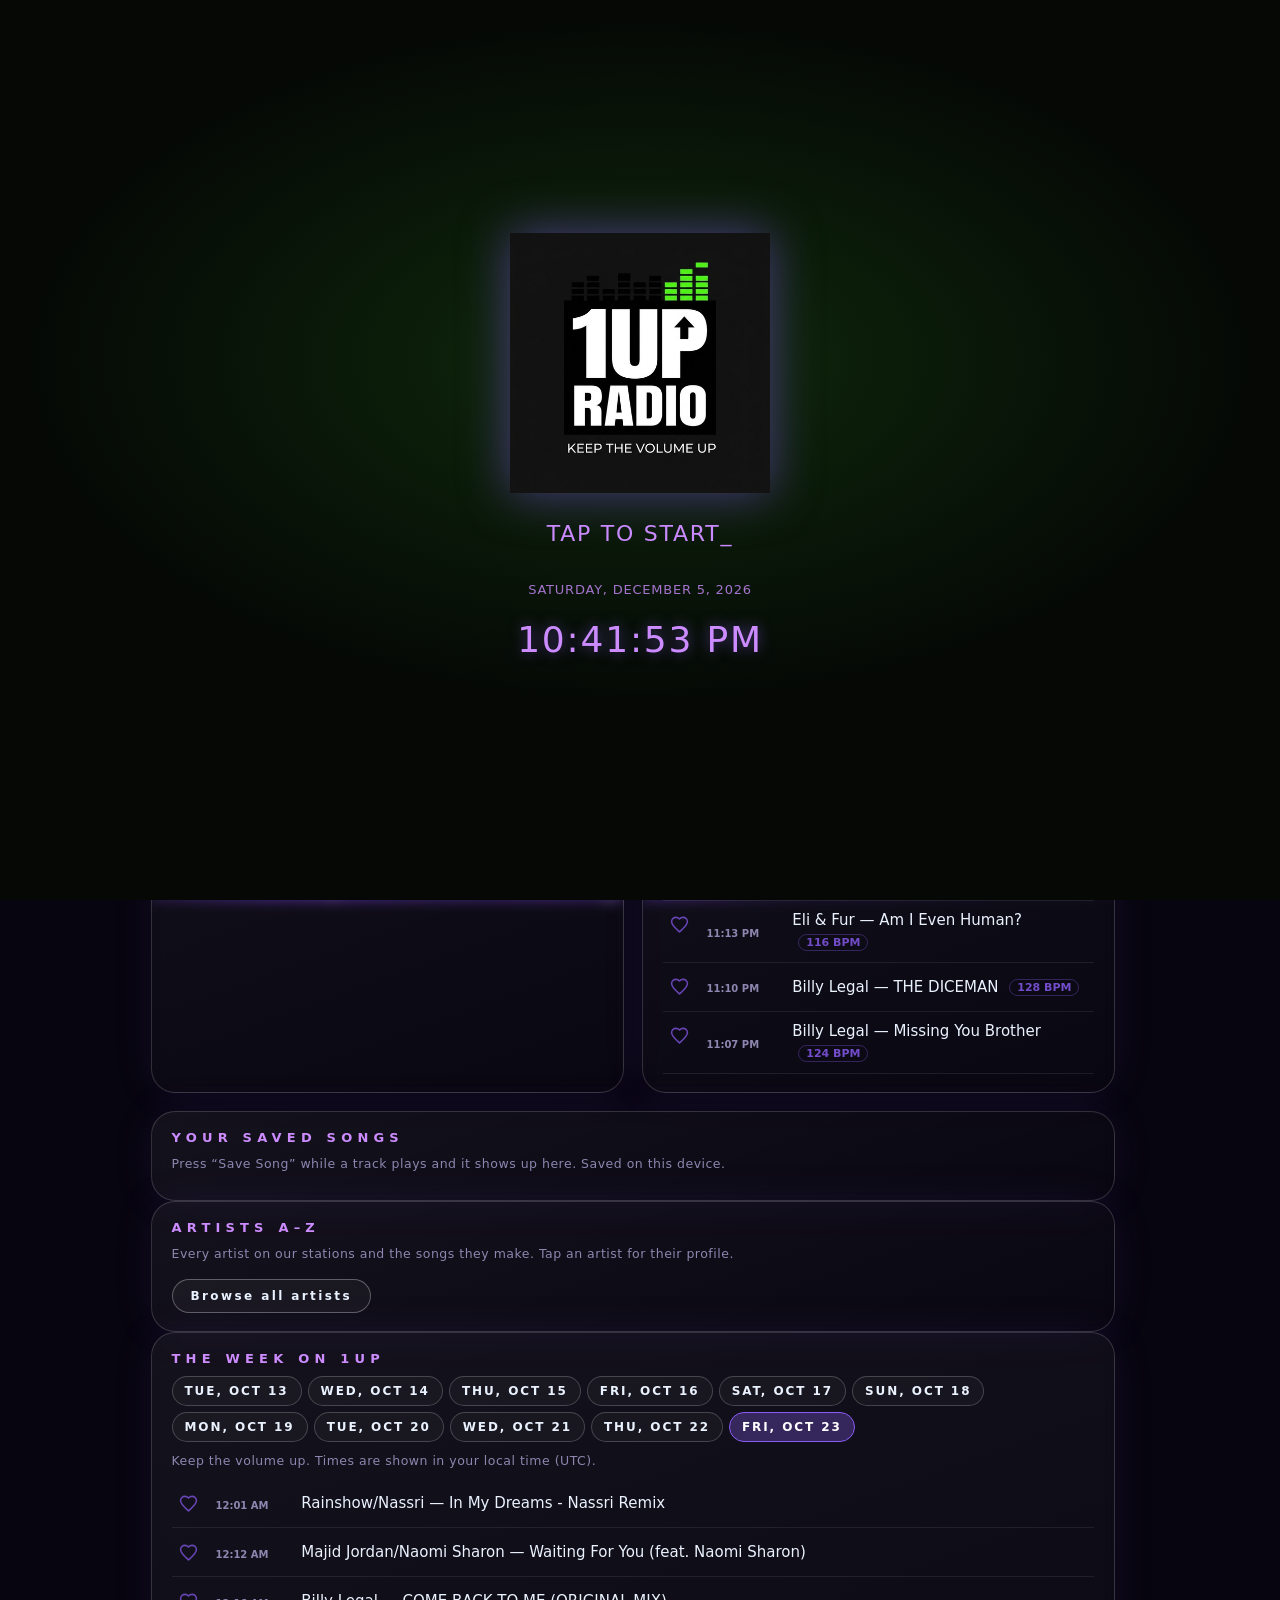
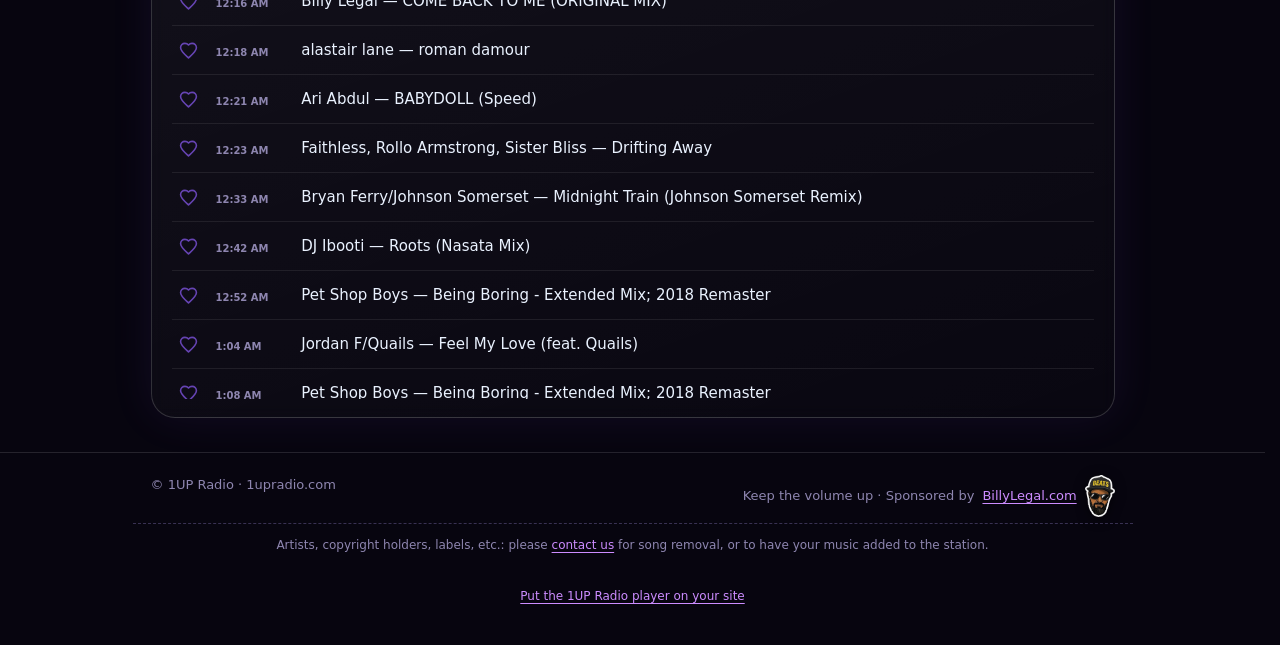
==== index.html @ 1f8a0e0a "Portal: no more screen shake when picking a subgenre The Song of the week card was hidden and shown " ====
<!doctype html>
<html lang="en">
<head>
<meta charset="utf-8">
<meta name="viewport" content="width=device-width,initial-scale=1">
<meta http-equiv="Content-Security-Policy" content="default-src 'none'; script-src 'self' https://www.youtube.com https://s.ytimg.com https://api.deezer.com; style-src 'self' 'unsafe-inline' https://fonts.googleapis.com; font-src https://fonts.gstatic.com; img-src 'self' data: https://geo-media.beatport.com https://i.ytimg.com https://is1-ssl.mzstatic.com https://*.mzstatic.com https://cdn-images.dzcdn.net https://e-cdns-images.dzcdn.net https://yt3.googleusercontent.com https://lh3.googleusercontent.com https://i.discogs.com https://*.discogs.com; media-src 'self'; connect-src 'self' https://*.supabase.co https://itunes.apple.com https://lrclib.net https://aviewfromspace.com https://musicbrainz.org https://www.wikidata.org https://en.wikipedia.org; frame-src https://www.youtube-nocookie.com https://www.youtube.com; manifest-src 'self'; base-uri 'none'; form-action 'none'">
<title>1UP Radio · Keep the volume up</title>
<meta name="description" content="1UP Radio plays deep house, melodic and electronic music all day, every day. Keep the volume up.">
<link rel="canonical" href="https://1upradio.com/"><meta property="og:type" content="website"><meta property="og:url" content="https://1upradio.com/"><meta property="og:image" content="https://1upradio.com/assets/logo.png"><meta property="og:site_name" content="1UP Radio"><meta name="twitter:card" content="summary"><meta name="twitter:image" content="https://1upradio.com/assets/logo.png">
<meta property="og:title" content="1UP Radio"><meta property="og:description" content="Keep the volume up.">
<link rel="icon" type="image/png" href="assets/favicon.png">
<link rel="apple-touch-icon" href="assets/apple-touch-icon.png">
<link rel="preconnect" href="https://fonts.googleapis.com"><link rel="preconnect" href="https://fonts.gstatic.com" crossorigin>
<link rel="stylesheet" href="https://fonts.googleapis.com/css2?family=Press+Start+2P&family=Barlow+Condensed:wght@500;700&family=Barlow:wght@400;600&display=swap">
<script src="stations.js?v=1792773188"></script>
<script src="skin.js?v=1792534000"></script>
<link rel="stylesheet" href="https://fonts.googleapis.com/css2?family=Orbitron:wght@700;900&family=Fraunces:ital,wght@0,700;1,700&family=IBM+Plex+Mono:wght@500;700&family=Archivo+Black&display=swap">
<link rel="stylesheet" href="style.css?v=1792773317">
<link rel="stylesheet" href="https://fonts.googleapis.com/css2?family=Anton&family=Permanent+Marker&family=Black+Ops+One&family=Special+Elite&display=swap">
<link rel="stylesheet" href="chat.css?v=12">
<link rel="stylesheet" href="extras.css?v=49">
<link rel="manifest" href="manifest.webmanifest">
<meta name="theme-color" content="#050805"><meta name="mobile-web-app-capable" content="yes"><meta name="apple-mobile-web-app-capable" content="yes"><meta name="apple-mobile-web-app-title" content="1UP Radio"><meta name="apple-mobile-web-app-status-bar-style" content="black-translucent">
</head>
<body>
<div id="tapgate" role="button" tabindex="0"><img src="assets/logo.png" alt="1UP Radio" width="220" height="220"><p>TAP TO START<span class="blink">_</span></p><div id="gclock"><div class="gd"></div><div class="gz"><div><span class="gt"></span></div></div></div></div>
<canvas id="wh" aria-hidden="true"></canvas>
<div id="tip" role="dialog" aria-label="New features" hidden><button id="tipx" type="button" aria-label="Close">&times;</button><b>NEW!</b> Try our new <u>SKINS</u> and <u>THEME</u> colors<i id="tipa1"></i><i id="tipa2"></i></div>
<header class="top"><div class="wrap">
  <a class="logo" href="#" aria-label="1UP Radio"><img src="assets/logo.png" alt="1UP Radio logo" width="56" height="56"><span class="one">1UP</span><span class="rad">RADIO</span></a>
  <p class="tag">Keep the volume up<span class="blink">_</span></p>
  <button class="themebtn" id="themeBtn" type="button" aria-label="Change color theme" title="Change color theme"><i></i>THEME</button>
  <button class="skinbtn" id="skinBtn" type="button" aria-label="Change look (left arrow = previous, right arrow = next)" title="Left arrow: previous look. Right arrow or SKIN: next look."><em class="sk-b" aria-hidden="true">&#8249;</em><span class="sk-t"><span>SKIN</span><small id="skinName"></small></span><em class="sk-f" aria-hidden="true">&#8250;</em></button>
  <div class="onair" id="onair"><i></i><span id="onairtxt">OFF AIR</span></div>
</div></header>

<main class="wrap">
  <section class="player" aria-label="Player">
    <div class="eq" id="eq" aria-hidden="true"><i></i><i></i><i></i><i></i><i></i><i></i><i></i><i></i><i></i><i></i><i></i><i></i></div>
    <div class="np">
      <div class="npart" id="npArtWrap" hidden><img id="npArt" alt="" referrerpolicy="no-referrer"></div>
      <div class="lab">NOW PLAYING</div>
      <div class="title" id="npTitle">Press play to tune in</div>
      <div class="artist" id="npArtist">Deep house · melodic · electronic, all day</div>
      <div class="btnrow"><button id="saveBtn" class="savebtn" type="button" disabled aria-pressed="false">♡ Save Song</button><button id="lyrBtn" class="savebtn lyrbtn" type="button" disabled aria-pressed="false">♪ Lyrics</button></div>
      <div class="bar"><div class="fill" id="npFill"></div><span class="npleft" id="npLeft" aria-label="Time left in this song"></span></div>
    </div>
    <div class="ctl">
      <button id="play" class="play" aria-label="Play 1UP Radio"><svg class="ip" viewBox="0 0 24 24"><path d="M7 4.5v15l13-7.5z"/></svg><svg class="ia" viewBox="0 0 24 24"><path d="M6 4.5h4v15H6zM14 4.5h4v15h-4z"/></svg></button>
      <div class="vol"><span>VOL</span><input id="vol" type="range" min="0" max="100" value="100" aria-label="Volume"><b id="volv">100</b></div>
    </div>
    <div class="artlinks" id="artlinks" hidden></div>
    <p class="hint" id="hint">Tap play once so your browser lets the music start. After that it keeps going on its own.</p>
  </section>

  <section class="cols">
    <div class="card"><h2>Up next</h2><ol class="list" id="next"></ol></div>
    <div class="card"><h2>Just played</h2><ol class="list" id="prev"></ol></div>
  </section>

  

  <div id="lyrics" class="hidden" role="dialog" aria-label="Lyrics"><div class="lh"><div><div id="lyT"></div><div id="lyA"></div></div><span class="lbt"><button id="lyC" type="button" title="Copy the lyrics">⧉ Copy</button><button id="lyX" type="button" aria-label="Close lyrics">✕</button></span></div><div id="lyB"></div><div class="lf"><span id="lyH"></span><span class="lyn"><button id="lyM" type="button" title="Lyrics too early? Nudge later">−0.5s</button><button id="lyP" type="button" title="Lyrics too late? Nudge earlier">+0.5s</button></span></div></div>

  <section class="card saved" id="savedcard"><h2>Your saved songs <span id="savedn"></span></h2>
    <ol class="list" id="saved"></ol>
    <div class="note" id="savedhint">Press “Save Song” while a track plays and it shows up here. Saved on this device.</div>
  </section>
  <section class="card az" id="azcard"><h2>Artists A–Z</h2><div class="note">Every artist on our stations and the songs they make. Tap an artist for their profile.</div><button type="button" id="azBtn" class="savebtn azbtn">Browse all artists</button></section>

  <section class="card sched"><h2>The week on 1UP</h2>
    <div class="days" id="days"></div>
    <div class="note" id="tznote"></div>
    <ol class="list long" id="daylist"></ol>
  </section>
</main>
<footer><div class="wrap"><span>© 1UP Radio · 1upradio.com</span><span id="credit">Keep the volume up · Sponsored by <a href="https://billylegal.com" target="_blank" rel="noopener">BillyLegal.com</a> <a class="stk" href="https://billylegal.com" target="_blank" rel="noopener" aria-label="Billy Legal"><img src="assets/head.png" alt="" width="30" height="42"></a></span></div><div class="wrap takedown"><p>Artists, copyright holders, labels, etc.: please <a href="mailto:1upradio@email.com?subject=1UP%20Radio%20song%20removal%20or%20placement">contact us</a> for song removal, or to have your music added to the station.</p><p><a href="embed.html">Put the 1UP Radio player on your site</a></p></div></footer>
<div id="yt" aria-hidden="true"><div id="ytp"></div></div>
<script src="soundclash.js?v=1" defer></script>
<script src="gestures.js?v=1792534000" defer></script>
<div class="live" id="live" hidden aria-label="Live room">
  <div class="lvstream" aria-live="polite"><div id="chatlist"></div></div>
  <div class="lvrail" id="chatreact" role="group" aria-label="React to the song that is playing"></div>
  <div id="avpick" hidden></div>
  <form id="chatform" autocomplete="off"><button type="button" class="lvav" id="chatav" aria-label="Pick your icon" title="Pick your icon"></button><input id="chatnick" maxlength="17" placeholder="Your name" aria-label="Nickname"><input id="chatmsg" maxlength="200" placeholder="Say something..." aria-label="Comment"><button type="button" class="lvedit" id="chatedit" hidden aria-label="Change your name" title="Change your name">&#9998;</button><button type="submit">Send</button></form>
  <div id="chaterr" role="status"></div>
</div><div id="reactfx" aria-hidden="true"></div>
<script src="chat-config.js?v=1"></script>
<script src="chat.js?v=11" defer></script>
<script src="extras.js?v=1792774337" defer></script>
<script src="facts.js?v=10" defer></script>
<script src="app.js?v=1792773188" defer></script>
<a class="bigst" href="https://billylegal.com" target="_blank" rel="noopener" title="Billy Legal" aria-label="Billy Legal"><img src="assets/head-big.png" alt="" width="250" height="351"><span class="bigcap">Always imitated<br>but never duplicated</span></a>
<a class="bigst bigr" href="https://1upradio.com" title="1UP Radio" aria-label="1UP Radio"><img src="assets/1up-sticker.png" alt="" width="230" height="230"></a>
<a class="bigst bigs" href="https://omarchystore.com" target="_blank" rel="noopener" title="Omarchy Store" aria-label="Omarchy Store"><svg class="fl" viewBox="0 0 100 40" aria-hidden="true"><defs><linearGradient id="fo" x1="0" x2="1"><stop offset="0" stop-color="#ffd23a"/><stop offset=".45" stop-color="#ff7a00"/><stop offset="1" stop-color="#ff2a00" stop-opacity="0"/></linearGradient><linearGradient id="fm" x1="0" x2="1"><stop offset="0" stop-color="#fff6b0"/><stop offset=".5" stop-color="#ffd23a"/><stop offset="1" stop-color="#ff9a00" stop-opacity="0"/></linearGradient></defs><path class="o" d="M0 5C26 0 58 11 100 20C58 29 26 40 0 35Z" fill="url(#fo)"/><path class="m" d="M0 11C22 8 46 14 74 20C46 26 22 32 0 29Z" fill="url(#fm)"/><path class="c" d="M0 15C16 14 32 17 48 20C32 23 16 26 0 25Z" fill="#fff"/></svg><img src="assets/omarchy-store-v2.png" alt="" width="250" height="150"></a>
<div class="bh" aria-hidden="false"><div class="bhx"><a class="bhy" href="https://billylegal.com" target="_blank" rel="noopener" title="Billy Legal" aria-label="Billy Legal"><img src="assets/head.png" alt="" width="62" height="87"></a></div></div>
<div class="sh"><div class="shx"><a class="shy" href="https://omarchystore.com" target="_blank" rel="noopener" title="Omarchy Store" aria-label="Omarchy Store"><svg class="fl" viewBox="0 0 100 40" aria-hidden="true"><defs><linearGradient id="fo2" x1="0" x2="1"><stop offset="0" stop-color="#ffd23a"/><stop offset=".45" stop-color="#ff7a00"/><stop offset="1" stop-color="#ff2a00" stop-opacity="0"/></linearGradient><linearGradient id="fm2" x1="0" x2="1"><stop offset="0" stop-color="#fff6b0"/><stop offset=".5" stop-color="#ffd23a"/><stop offset="1" stop-color="#ff9a00" stop-opacity="0"/></linearGradient></defs><path class="o" d="M0 5C26 0 58 11 100 20C58 29 26 40 0 35Z" fill="url(#fo2)"/><path class="m" d="M0 11C22 8 46 14 74 20C46 26 22 32 0 29Z" fill="url(#fm2)"/><path class="c" d="M0 15C16 14 32 17 48 20C32 23 16 26 0 25Z" fill="#fff"/></svg><img src="assets/omarchy-store-v2.png" alt="" width="96" height="69"></a></div></div>
</body></html>
---- style.css ----
:root{--gr:57,255,20;--bg:#050805;--bg2:#0b110b;--line:#16301a;--g:#39ff14;--g2:#b6ff9e;--txt:#e8f5e4;--dim:#7f957b;--red:#ff3b3b}
*{box-sizing:border-box}html,body{margin:0;background:var(--bg);color:var(--txt);font:16px/1.5 'Barlow',system-ui,sans-serif}
body{background:radial-gradient(1200px 500px at 50% -120px,#0f2a0c 0,transparent 70%),var(--bg);min-height:100vh}
.wrap{max-width:1000px;margin:0 auto;padding:0 18px}
.top{border-bottom:1px solid var(--line);background:rgba(5,8,5,.9);position:sticky;top:0;z-index:5;backdrop-filter:blur(8px)}
.top .wrap{display:flex;align-items:center;gap:18px;padding-block:12px;flex-wrap:wrap}
.logo{text-decoration:none;display:flex;align-items:baseline;gap:10px}
.one{font:400 26px 'Press Start 2P',monospace;color:var(--g);text-shadow:0 0 14px rgba(var(--gr),.65)}
.rad{font:700 20px 'Barlow Condensed',sans-serif;letter-spacing:.34em;color:var(--txt)}
.tag{margin:0;font:600 15px 'Barlow Condensed',sans-serif;letter-spacing:.2em;text-transform:uppercase;color:var(--g2)}
.blink{animation:bl 1s steps(2) infinite}@keyframes bl{50%{opacity:0}}
.onair{margin-left:auto;display:flex;align-items:center;gap:8px;font:700 12px 'Press Start 2P',monospace;color:var(--dim)}
.onair i{width:10px;height:10px;background:#333;display:block}.onair.on{color:var(--red)}.onair.on i{background:var(--red);box-shadow:0 0 10px var(--red);animation:bl 1.2s steps(2) infinite}
.player{margin:34px 0 22px;border:1px solid var(--line);background:linear-gradient(180deg,#0c150c,#070b07);padding:26px 24px 20px;position:relative;overflow:hidden}
.player::before{content:"";position:absolute;inset:0;background:repeating-linear-gradient(0deg,rgba(var(--gr),.035) 0 1px,transparent 1px 4px);pointer-events:none}
.eq{display:flex;align-items:flex-end;gap:5px;height:54px;margin-bottom:18px}
.eq i{flex:1;background:var(--g);height:6px;opacity:.55;box-shadow:0 0 8px rgba(var(--gr),.5)}
.eq.on i{animation:eq 1s ease-in-out infinite}
.eq.on i:nth-child(3n){animation-duration:.7s}.eq.on i:nth-child(4n){animation-duration:1.3s}.eq.on i:nth-child(5n){animation-delay:.2s}.eq.on i:nth-child(2n){animation-delay:.35s}
@keyframes eq{0%,100%{height:6px}50%{height:50px}}
.lab{font:400 10px 'Press Start 2P',monospace;color:var(--dim);letter-spacing:.1em}
.title{font:700 clamp(24px,4.4vw,40px)/1.15 'Barlow Condensed',sans-serif;letter-spacing:.02em;text-transform:uppercase;margin:8px 0 2px;color:#fff;overflow-wrap:anywhere}
.artist{color:var(--g2);font-weight:600;min-height:1.5em}
.bar{height:6px;background:#10200f;margin-top:16px}.fill{height:100%;width:0;background:var(--g);box-shadow:0 0 10px var(--g)}
.ctl{display:flex;align-items:center;gap:22px;margin-top:20px;flex-wrap:wrap}
.play{width:78px;height:78px;border:0;background:var(--g);color:#031200;cursor:pointer;display:grid;place-items:center;box-shadow:0 0 28px rgba(var(--gr),.45);transition:transform .1s}
.play:hover{transform:scale(1.04)}.play:active{transform:scale(.97)}.play svg{width:34px;height:34px;fill:currentColor}.play .ia{display:none}.play.on .ip{display:none}.play.on .ia{display:block}
.vol{display:flex;align-items:center;gap:12px;flex:1;min-width:230px}.vol span{font:400 11px 'Press Start 2P',monospace;color:var(--g)}.vol b{font:400 12px 'Press Start 2P',monospace;width:3.2ch;text-align:right;color:var(--g2)}
input[type=range]{flex:1;accent-color:var(--g);height:28px}
.hint{color:var(--dim);font-size:13px;margin:14px 0 0}
.cols{display:grid;grid-template-columns:1fr 1fr;gap:18px;margin-bottom:18px}
.card{border:1px solid var(--line);background:var(--bg2);padding:18px 20px}
h2{font:700 15px 'Barlow Condensed',sans-serif;letter-spacing:.24em;text-transform:uppercase;color:var(--g);margin:0 0 10px}
.list{list-style:none;margin:0;padding:0}.list li{display:flex;gap:12px;padding:8px 0;border-bottom:1px solid rgba(var(--gr),.1);font-size:15px}
.list li time{font:400 10px 'Press Start 2P',monospace;color:var(--dim);flex:none;width:10.6ch;white-space:nowrap;padding-top:4px}.list li span{min-width:0;overflow-wrap:anywhere}
.list li.now{color:var(--g)}.list.long{max-height:520px;overflow:auto}
.days{display:flex;flex-wrap:wrap;gap:6px;margin-bottom:10px}
.days button{background:transparent;border:1px solid var(--line);color:var(--dim);padding:7px 12px;cursor:pointer;font:700 13px 'Barlow Condensed',sans-serif;letter-spacing:.14em;text-transform:uppercase}
.days button.on{background:var(--g);color:#031200;border-color:var(--g)}
.note{font-size:12.5px;color:var(--dim);margin:0 0 8px}
footer{border-top:1px solid var(--line);margin-top:34px;padding-block:22px;color:var(--dim);font-size:13px}footer .wrap{display:flex;justify-content:space-between;gap:14px;flex-wrap:wrap}
#yt{position:fixed;left:-10000px;top:0;width:200px;height:200px;overflow:hidden;pointer-events:none}
@media(max-width:720px){.cols{grid-template-columns:1fr}.tag{display:none}.rad{letter-spacing:.2em}}
@media(prefers-reduced-motion:reduce){.eq.on i,.blink,.onair.on i{animation:none}}
.logo img{width:56px;height:56px;border-radius:12px;align-self:center;box-shadow:0 0 0 2px var(--g),0 0 18px rgba(var(--gr),.4)}.logo{align-items:center!important}.one{font-size:22px!important}
footer a{color:inherit;text-decoration:underline;text-underline-offset:3px}footer a:hover{color:var(--fg,#fff)}

.savebtn{margin-top:10px;background:transparent;border:2px solid var(--g);color:var(--g);font:700 12px 'Press Start 2P',monospace;padding:11px 14px;cursor:pointer;letter-spacing:.04em;transition:background .15s,color .15s}
.savebtn:hover:not(:disabled){background:var(--g);color:#031200}
.savebtn.on{background:var(--g);color:#031200}
.savebtn:disabled{opacity:.35;cursor:default}
.saved .srow{display:flex;flex-wrap:wrap;align-items:center;gap:8px 12px;padding:10px 0;border-bottom:1px solid var(--line)}
.saved .srow .st{flex:1;min-width:0;overflow-wrap:anywhere}
.saved .sgo,.saved .sdel{flex:none;width:36px;height:36px;display:inline-flex;align-items:center;justify-content:center;border:1px solid var(--line);color:var(--g);background:transparent;text-decoration:none;cursor:pointer;font:inherit}
.saved .sgo:hover,.saved .sdel:hover{border-color:var(--g)}
#savedn{color:var(--dim)}


/* header: retro lettering, centred on one line, blinking underscore */
.top .wrap{flex-direction:row;justify-content:center;align-items:center;gap:6px 22px;position:relative;padding-block:12px;flex-wrap:wrap}
.logo{justify-content:center}
.tag{display:block!important;margin:0;text-align:center}
.onair{position:absolute;right:20px;top:50%;transform:translateY(-50%);margin-left:0}
@media(max-width:900px){.onair{position:static;transform:none;margin:0}}
@media(max-width:720px){.rad{letter-spacing:.2em}.tag{font-size:14px}}
footer #credit{display:inline-flex;align-items:center;gap:8px;flex-wrap:wrap}
footer .stk{display:inline-flex;text-decoration:none}footer .stk img{height:42px;width:auto;filter:drop-shadow(0 2px 6px rgba(0,0,0,.6))}

.themebtn,.skinbtn{position:absolute;left:20px;top:50%;transform:translateY(-50%);display:inline-flex;align-items:center;gap:8px;background:transparent;border:2px solid var(--g);color:var(--g);font:400 10px 'Press Start 2P',monospace;padding:9px 11px;cursor:pointer;letter-spacing:.04em}
.themebtn i{width:12px;height:12px;background:var(--g);box-shadow:0 0 8px var(--g);display:block}
.themebtn:hover,.skinbtn:hover{background:var(--g);color:#031200}.themebtn:hover i{background:#031200;box-shadow:none}
@media(max-width:900px){.themebtn{position:static;transform:none}}

/* the BEATS head floats around the page; tap it to visit billylegal.com */
.bh{position:fixed;inset:0;pointer-events:none;z-index:40;overflow:hidden}
.bhx{position:absolute;left:0;top:0;animation:bhx 19s linear infinite alternate}
.bhy{display:block;width:62px;pointer-events:auto;cursor:pointer;animation:bhy 13s linear infinite alternate;filter:drop-shadow(0 4px 10px rgba(0,0,0,.55))}
.bhy img{display:block;width:100%;height:auto}
@keyframes bhx{from{transform:translateX(0)}to{transform:translateX(calc(100vw - 62px))}}
@keyframes bhy{from{transform:translateY(0)}to{transform:translateY(calc(100vh - 88px))}}
@media(prefers-reduced-motion:reduce){.bhx,.bhy{animation:none}}

/* floating Omarchy Store shuttle */
.sh{position:fixed;inset:0;pointer-events:none;z-index:40;overflow:hidden}
.shx{position:absolute;left:0;top:0;animation:shx 29s linear infinite alternate;animation-delay:-11s}
.shy{display:block;width:96px;pointer-events:auto;cursor:pointer;animation:shy 21s linear infinite alternate;animation-delay:-7s;filter:drop-shadow(0 4px 10px rgba(0,0,0,.55))}
.shy img{display:block;width:100%;height:auto}
@keyframes shx{from{transform:translateX(0)}to{transform:translateX(calc(100vw - 96px))}}
@keyframes shy{from{transform:translateY(0)}to{transform:translateY(calc(100vh - 70px))}}
@media(prefers-reduced-motion:reduce){.shx,.shy{animation:none}}

#tapgate{position:fixed;inset:0;z-index:2147483000;background:radial-gradient(900px 500px at 50% 40%,#0f2a0c 0,#050805 70%);display:flex;flex-direction:column;align-items:center;justify-content:center;gap:28px;text-align:center;cursor:pointer;-webkit-tap-highlight-color:transparent}
#tapgate .one{font-size:clamp(40px,12vw,84px)}#tapgate .rad{font-size:clamp(22px,6vw,44px);margin-left:14px}
#tapgate p{margin:0;font:400 clamp(14px,3.6vw,22px) 'Press Start 2P',monospace;color:var(--g2);letter-spacing:.08em;animation:bl 1.4s steps(2) infinite}
#tapgate img{width:min(46vw,260px);height:auto;filter:drop-shadow(0 0 24px rgba(var(--gr),.5))}
.list li .hb{flex:none;margin-left:auto;align-self:flex-start;width:34px;height:30px;background:transparent;border:1px solid var(--line);color:var(--g);font:700 16px/1 system-ui,sans-serif;cursor:pointer;padding:0}.list li .hb:hover{border-color:var(--g)}.list li .hb.on{background:var(--g);color:#031200;border-color:var(--g)}

.skinbtn{left:150px}
@media(max-width:900px){.skinbtn{left:auto}}
/* ================= SKINS (html[data-skin]) — retro is the default look above ================= */
/* --- stream: dark, rounded, album-art-forward streaming-app feel --- */
html[data-skin=stream]{--bg:#121212;--bg2:#181818!important;--line:#2a2a2a!important;--txt:#fff;--dim:#a7a7a7;--g2:#d9d9d9!important}
html[data-skin=stream] body{background:#121212}
html[data-skin=stream] *{font-family:system-ui,-apple-system,'Segoe UI',Roboto,Helvetica,Arial,sans-serif!important}
html[data-skin=stream] .top{background:rgba(18,18,18,.92);border-bottom:0}
html[data-skin=stream] .one{text-shadow:none!important;font-weight:800;letter-spacing:-.02em;font-size:24px!important}html[data-skin=stream] .rad{font-weight:700;letter-spacing:.14em;font-size:15px}
html[data-skin=stream] .tag{font-weight:500;letter-spacing:.02em;text-transform:none;font-size:14px}
html[data-skin=stream] .logo img{border-radius:10px;box-shadow:none}
html[data-skin=stream] .themebtn,html[data-skin=stream] .skinbtn{border:1px solid #555;color:#fff;border-radius:999px;font-weight:700;font-size:12px;letter-spacing:.04em;padding:8px 16px}
html[data-skin=stream] .themebtn i{border-radius:50%;box-shadow:none}
html[data-skin=stream] .themebtn:hover,html[data-skin=stream] .skinbtn:hover{background:#fff;color:#000;border-color:#fff}html[data-skin=stream] .themebtn:hover i{background:#000}
html[data-skin=stream] .onair{font-weight:700;font-size:12px;letter-spacing:.08em}html[data-skin=stream] .onair i{border-radius:50%}
html[data-skin=stream] .player{border:0;border-radius:18px;background:linear-gradient(165deg,rgba(var(--gr),.38),#181818 58%);padding:30px 28px 24px}
html[data-skin=stream] .player::before{display:none}
html[data-skin=stream] .eq{height:44px;gap:4px}html[data-skin=stream] .eq i{border-radius:3px;box-shadow:none;opacity:.8;background:#fff}
html[data-skin=stream] .lab{font-weight:700;font-size:11px;letter-spacing:.14em;color:#d0d0d0}
html[data-skin=stream] .title{text-transform:none;font-weight:800;font-size:clamp(28px,5vw,52px);line-height:1.08;letter-spacing:-.02em}
html[data-skin=stream] .artist{color:#c8c8c8;font-weight:500;font-size:17px}
html[data-skin=stream] .savebtn{border:1px solid #888;color:#fff;border-radius:999px;font-weight:700;font-size:13px;letter-spacing:.02em;padding:9px 18px}
html[data-skin=stream] .savebtn:hover:not(:disabled){background:transparent;border-color:#fff;color:#fff}html[data-skin=stream] .savebtn.on{background:var(--g);border-color:var(--g);color:#000}
html[data-skin=stream] .bar{height:4px;border-radius:2px;background:rgba(255,255,255,.22)}html[data-skin=stream] .fill{border-radius:2px;background:#fff;box-shadow:none}
html[data-skin=stream] .play{width:66px;height:66px;border-radius:50%;background:#fff;color:#000;box-shadow:none}html[data-skin=stream] .play:hover{transform:scale(1.07)}
html[data-skin=stream] .vol span,html[data-skin=stream] .vol b{font-weight:700;font-size:11px;color:#bbb}html[data-skin=stream] .vol input{accent-color:#fff}
html[data-skin=stream] .card{border:0;border-radius:14px;padding:22px 22px 14px}
html[data-skin=stream] h2{font-size:20px;font-weight:800;letter-spacing:-.01em;text-transform:none}
html[data-skin=stream] .list li{border-bottom:0;border-radius:8px;padding:10px 10px;align-items:center}html[data-skin=stream] .list li:hover{background:#262626}
html[data-skin=stream] .list li time{font-weight:500;font-size:12px;color:#a7a7a7;width:9ch}
html[data-skin=stream] .list li.now{color:var(--g)}html[data-skin=stream] .list li .hb{border:0;border-radius:50%;height:32px;width:32px}
html[data-skin=stream] .days button{background:#2a2a2a;border:0;border-radius:999px;color:#fff;font-weight:600;font-size:13px;letter-spacing:0;text-transform:none;padding:8px 14px}html[data-skin=stream] .days button.on{background:#fff;color:#000}
html[data-skin=stream] footer{border-top:1px solid #2a2a2a}

/* --- glass: light, airy, frosted cards --- */
html[data-skin=glass]{--bg:#f2f2f7;--bg2:#fff!important;--line:#e4e4ea!important;--txt:#1c1c1e;--dim:#6e6e73;--g:#ff3b5c;--gr:255,59,92;--g2:#3a3a3c!important;--red:#ff3b5c}
html[data-skin=glass] body{background:linear-gradient(180deg,#fafafc,#ecebf3);color:#1c1c1e}
html[data-skin=glass] *{font-family:system-ui,-apple-system,'Segoe UI',Roboto,Helvetica,Arial,sans-serif!important}
html[data-skin=glass] .top{background:rgba(255,255,255,.72);border-bottom:1px solid #e4e4ea;backdrop-filter:blur(18px) saturate(1.4)}
html[data-skin=glass] .one{color:var(--g);text-shadow:none!important;font-weight:800;font-size:24px!important;letter-spacing:-.02em}html[data-skin=glass] .rad{color:#1c1c1e;font-weight:700;letter-spacing:.14em;font-size:15px}
html[data-skin=glass] .tag{color:#6e6e73;text-transform:none;font-weight:500;letter-spacing:.02em;font-size:14px}
html[data-skin=glass] .logo img{border-radius:12px;box-shadow:0 2px 10px rgba(0,0,0,.15)}
html[data-skin=glass] .themebtn,html[data-skin=glass] .skinbtn{border:1px solid #d1d1d6;color:#1c1c1e;background:rgba(255,255,255,.7);border-radius:999px;font-weight:700;font-size:12px;letter-spacing:.04em;padding:8px 16px}
html[data-skin=glass] .themebtn i{display:none}
html[data-skin=glass] .themebtn:hover,html[data-skin=glass] .skinbtn:hover{background:#1c1c1e;color:#fff;border-color:#1c1c1e}
html[data-skin=glass] .onair{font-weight:700;font-size:12px;letter-spacing:.08em;color:#6e6e73}html[data-skin=glass] .onair i{border-radius:50%;background:#c7c7cc}html[data-skin=glass] .onair.on{color:var(--g)}html[data-skin=glass] .onair.on i{background:var(--g);box-shadow:none}
html[data-skin=glass] .player{border:0;border-radius:26px;background:rgba(255,255,255,.82);box-shadow:0 18px 50px rgba(30,30,60,.12);padding:32px 30px 26px;backdrop-filter:blur(20px)}
html[data-skin=glass] .player::before{display:none}
html[data-skin=glass] .eq{height:44px;gap:4px}html[data-skin=glass] .eq i{border-radius:3px;box-shadow:none;background:var(--g);opacity:.75}
html[data-skin=glass] .lab{font-weight:700;font-size:11px;letter-spacing:.14em;color:#8e8e93}
html[data-skin=glass] .title{color:#1c1c1e;text-transform:none;font-weight:800;font-size:clamp(28px,5vw,50px);line-height:1.08;letter-spacing:-.025em}
html[data-skin=glass] .artist{color:var(--g);font-weight:600;font-size:17px}
html[data-skin=glass] .savebtn{border:1px solid #d1d1d6;color:#1c1c1e;border-radius:999px;font-weight:700;font-size:13px;letter-spacing:.02em;padding:9px 18px}
html[data-skin=glass] .savebtn:hover:not(:disabled){background:#f2f2f7;color:#1c1c1e}html[data-skin=glass] .savebtn.on{background:var(--g);border-color:var(--g);color:#fff}
html[data-skin=glass] .bar{height:5px;border-radius:3px;background:#e5e5ea}html[data-skin=glass] .fill{border-radius:3px;background:var(--g);box-shadow:none}
html[data-skin=glass] .play{width:68px;height:68px;border-radius:50%;background:var(--g);color:#fff;box-shadow:0 8px 24px rgba(var(--gr),.35)}
html[data-skin=glass] .vol span,html[data-skin=glass] .vol b{font-weight:700;font-size:11px;color:#8e8e93}html[data-skin=glass] .vol input{accent-color:var(--g)}
html[data-skin=glass] .hint,html[data-skin=glass] .note{color:#8e8e93}
html[data-skin=glass] .card{border:0;border-radius:20px;background:rgba(255,255,255,.8);box-shadow:0 8px 30px rgba(30,30,60,.08);padding:22px 22px 14px}
html[data-skin=glass] h2{color:#1c1c1e;font-size:20px;font-weight:800;letter-spacing:-.01em;text-transform:none}
html[data-skin=glass] .list li{border-bottom:1px solid #eeeef2;padding:11px 4px;align-items:center;color:#1c1c1e}
html[data-skin=glass] .list li time{font-weight:500;font-size:12px;color:#8e8e93;width:9ch}html[data-skin=glass] .list li.now{color:var(--g)}
html[data-skin=glass] .list li .hb{border:1px solid #e4e4ea;border-radius:50%;height:32px;width:32px;color:var(--g)}html[data-skin=glass] .list li .hb.on{background:var(--g);color:#fff}
html[data-skin=glass] .days button{background:#efeff4;border:0;border-radius:999px;color:#1c1c1e;font-weight:600;font-size:13px;letter-spacing:0;text-transform:none;padding:8px 14px}html[data-skin=glass] .days button.on{background:var(--g);color:#fff}
html[data-skin=glass] footer{border-top:1px solid #e4e4ea;color:#8e8e93}html[data-skin=glass] footer a{color:#6e6e73}

/* --- mono: pure black & white, sharp, minimal --- */
html[data-skin=mono]{--bg:#000;--bg2:#000!important;--line:#3a3a3a!important;--txt:#fff;--dim:#9a9a9a;--g:#fff;--gr:255,255,255;--g2:#fff;--red:var(--g)}
html[data-skin=mono] body{background:#000}
html[data-skin=mono] *{font-family:'Barlow Condensed','Arial Narrow',system-ui,sans-serif!important}
html[data-skin=mono] .top{background:#000;border-bottom:1px solid var(--g)}
html[data-skin=mono] .one{text-shadow:none!important;font-weight:700;font-size:26px!important;letter-spacing:.04em}html[data-skin=mono] .rad{letter-spacing:.4em;font-weight:500}
html[data-skin=mono] .tag{letter-spacing:.3em;font-size:13px}
html[data-skin=mono] .logo img{border-radius:0;box-shadow:none;filter:grayscale(1)}
html[data-skin=mono] .themebtn,html[data-skin=mono] .skinbtn{border:1px solid var(--g);color:var(--g);border-radius:0;font-weight:700;font-size:13px;letter-spacing:.2em;padding:8px 14px}
html[data-skin=mono] .themebtn i{display:none}html[data-skin=mono] .themebtn:hover,html[data-skin=mono] .skinbtn:hover{background:var(--g);color:#000}
html[data-skin=mono] .onair{font-weight:700;font-size:13px;letter-spacing:.2em}html[data-skin=mono] .onair i{background:#555;box-shadow:none}html[data-skin=mono] .onair.on i{background:var(--g);box-shadow:none}
html[data-skin=mono] .player{border:1px solid var(--g);background:#000;border-radius:0;padding:30px 28px 24px}html[data-skin=mono] .player::before{display:none}
html[data-skin=mono] .eq{height:40px;gap:3px}html[data-skin=mono] .eq i{background:var(--g);box-shadow:none;opacity:1;border-radius:0}
html[data-skin=mono] .lab{font-weight:700;font-size:12px;letter-spacing:.4em;color:#9a9a9a}
html[data-skin=mono] .title{font-weight:700;font-size:clamp(30px,6vw,60px);line-height:1;letter-spacing:.01em}html[data-skin=mono] .artist{color:#d6d6d6;font-weight:500;font-size:18px;letter-spacing:.12em;text-transform:uppercase}
html[data-skin=mono] .savebtn{border:1px solid var(--g);color:var(--g);border-radius:0;font-weight:700;font-size:13px;letter-spacing:.2em;padding:10px 16px;text-transform:uppercase}
html[data-skin=mono] .savebtn:hover:not(:disabled),html[data-skin=mono] .savebtn.on{background:var(--g);color:#000}
html[data-skin=mono] .bar{height:2px;background:#3a3a3a}html[data-skin=mono] .fill{background:var(--g);box-shadow:none}
html[data-skin=mono] .play{width:70px;height:70px;border-radius:0;background:var(--g);color:#000;box-shadow:none}
html[data-skin=mono] .vol span,html[data-skin=mono] .vol b{font-weight:700;font-size:13px;letter-spacing:.2em;color:var(--g)}html[data-skin=mono] .vol input{accent-color:var(--g)}
html[data-skin=mono] .card{border:1px solid #3a3a3a;border-radius:0;padding:20px 22px 12px}
html[data-skin=mono] h2{font-size:22px;font-weight:700;letter-spacing:.3em;text-transform:uppercase}
html[data-skin=mono] .list li{border-bottom:1px solid #222;padding:10px 0;align-items:center}html[data-skin=mono] .list li:hover{background:#111}
html[data-skin=mono] .list li time{font-weight:500;font-size:13px;letter-spacing:.1em;color:#9a9a9a;width:9ch}html[data-skin=mono] .list li.now{color:#000;background:var(--g);padding-left:8px;padding-right:8px}html[data-skin=mono] .list li.now time{color:#000}
html[data-skin=mono] .list li .hb{border:1px solid var(--g);border-radius:0;height:30px;width:32px}html[data-skin=mono] .list li .hb.on{background:var(--g);color:#000}html[data-skin=mono] .list li.now .hb{border-color:#000;color:#000}
html[data-skin=mono] .days button{background:transparent;border:1px solid #555;border-radius:0;color:var(--g);font-weight:700;font-size:13px;letter-spacing:.14em;padding:7px 12px}html[data-skin=mono] .days button.on{background:var(--g);color:#000;border-color:var(--g)}
html[data-skin=mono] footer{border-top:1px solid var(--g)}
html[data-skin=mono] .bh img,html[data-skin=mono] .sh img,html[data-skin=mono] .stk img{filter:grayscale(1) contrast(1.1)}

/* ============ more skins ============ */
/* --- synth: neon sunset, grid floor, glowing pink & cyan --- */
html[data-skin=synth]{--bg:#12002b;--bg2:rgba(38,10,68,.72)!important;--line:#7a2fb8!important;--txt:#ffe9ff;--dim:#c3a4e6;--g:#ff3df2;--gr:255,61,242;--g2:#4de8ff;--red:#ff3df2}
html[data-skin=synth] body{background:linear-gradient(180deg,transparent 55%,rgba(var(--gr),.28)),repeating-linear-gradient(90deg,rgba(var(--gr),.1) 0 1px,transparent 1px 64px),repeating-linear-gradient(0deg,rgba(var(--gr),.1) 0 1px,transparent 1px 64px),linear-gradient(180deg,#0e0023 0,#2e0b57 55%,#7b1b8f 100%);background-attachment:fixed}
html[data-skin=synth] *{font-family:'Orbitron','Barlow',system-ui,sans-serif!important}
html[data-skin=synth] .top{background:rgba(18,0,43,.8);border-bottom:1px solid #7a2fb8;box-shadow:0 4px 30px rgba(var(--gr),.25)}
html[data-skin=synth] .one{color:var(--g);font-weight:900;font-size:24px!important;text-shadow:0 0 10px var(--g),0 0 28px var(--g)!important}html[data-skin=synth] .rad{color:var(--g2);font-weight:700;letter-spacing:.3em;text-shadow:0 0 10px var(--g2);font-size:16px}
html[data-skin=synth] .tag{color:#ffe9ff;letter-spacing:.2em;font-size:12px}
html[data-skin=synth] .logo img{border-radius:10px;box-shadow:0 0 0 2px var(--g),0 0 22px var(--g)}
html[data-skin=synth] .themebtn,html[data-skin=synth] .skinbtn{border:1px solid var(--g2);color:var(--g2);border-radius:2px;font-weight:700;font-size:10px;letter-spacing:.2em;box-shadow:0 0 12px rgba(var(--gr),.4),inset 0 0 8px rgba(var(--gr),.25);padding:9px 12px}
html[data-skin=synth] .themebtn i{display:none}html[data-skin=synth] .themebtn:hover,html[data-skin=synth] .skinbtn:hover{background:var(--g2);color:#12002b}
html[data-skin=synth] .onair{font-size:11px;letter-spacing:.2em}html[data-skin=synth] .onair i{background:#7a2fb8;box-shadow:none}html[data-skin=synth] .onair.on{color:var(--g)}html[data-skin=synth] .onair.on i{background:var(--g);box-shadow:0 0 12px var(--g)}
html[data-skin=synth] .player{border:1px solid var(--g);border-radius:4px;background:linear-gradient(180deg,rgba(60,10,95,.78),rgba(20,0,48,.82));box-shadow:0 0 40px rgba(var(--gr),.28),inset 0 0 40px rgba(var(--gr),.08);backdrop-filter:blur(6px)}
html[data-skin=synth] .player::before{display:none}
html[data-skin=synth] .eq i{background:linear-gradient(0deg,var(--g),var(--g2));box-shadow:0 0 12px rgba(var(--gr),.7);opacity:.95;border-radius:2px}
html[data-skin=synth] .lab{color:var(--g2);font-size:10px;letter-spacing:.35em}
html[data-skin=synth] .title{font-weight:900;font-size:clamp(24px,4.6vw,44px);letter-spacing:.04em;background:linear-gradient(90deg,var(--g2),var(--g) 70%);-webkit-background-clip:text;background-clip:text;color:transparent;text-shadow:none;filter:drop-shadow(0 0 12px rgba(var(--gr),.55))}
html[data-skin=synth] .artist{color:#ffe9ff;font-weight:700;letter-spacing:.12em;font-size:15px}
html[data-skin=synth] .savebtn{border:1px solid var(--g);color:var(--g);border-radius:2px;font-size:11px;font-weight:700;letter-spacing:.14em;box-shadow:0 0 12px rgba(var(--gr),.4);padding:11px 14px}
html[data-skin=synth] .savebtn:hover:not(:disabled),html[data-skin=synth] .savebtn.on{background:var(--g);color:#12002b}
html[data-skin=synth] .bar{background:rgba(255,255,255,.12);height:5px}html[data-skin=synth] .fill{background:linear-gradient(90deg,var(--g2),var(--g));box-shadow:0 0 12px var(--g)}
html[data-skin=synth] .play{width:74px;height:74px;border-radius:50%;background:linear-gradient(135deg,var(--g),#7a2fb8);color:#fff;box-shadow:0 0 28px var(--g),0 0 60px rgba(var(--gr),.4)}
html[data-skin=synth] .vol span,html[data-skin=synth] .vol b{font-size:10px;color:var(--g2);font-weight:700}html[data-skin=synth] .vol input{accent-color:var(--g)}
html[data-skin=synth] .card{border:1px solid #7a2fb8;border-radius:4px;box-shadow:0 0 24px rgba(var(--gr),.14);backdrop-filter:blur(6px)}
html[data-skin=synth] h2{color:var(--g2);font-size:14px;font-weight:700;letter-spacing:.3em;text-transform:uppercase;text-shadow:0 0 10px rgba(var(--gr),.7)}
html[data-skin=synth] .list li{border-bottom:1px solid rgba(122,47,184,.4);align-items:center}html[data-skin=synth] .list li time{color:var(--g2);font-size:10px;font-weight:700}html[data-skin=synth] .list li.now{color:var(--g);text-shadow:0 0 10px rgba(var(--gr),.8)}
html[data-skin=synth] .list li .hb{border:1px solid var(--g);border-radius:2px;color:var(--g)}html[data-skin=synth] .list li .hb.on{background:var(--g);color:#12002b}
html[data-skin=synth] .days button{border:1px solid #7a2fb8;border-radius:2px;color:#ffe9ff;font-size:11px;font-weight:700;letter-spacing:.14em}html[data-skin=synth] .days button.on{background:var(--g);border-color:var(--g);color:#12002b}
html[data-skin=synth] footer{border-top:1px solid #7a2fb8}

/* --- vinyl: warm wood, cream type, the play button is a spinning record --- */
html[data-skin=vinyl]{--bg:#1b1410;--bg2:#241a14!important;--line:#4d3829!important;--txt:#f4e6d0;--dim:#b09a82;--g:#e8a33d;--gr:232,163,61;--g2:#f4d28c;--red:#e8643d}
html[data-skin=vinyl] body{background:radial-gradient(1100px 600px at 50% -120px,#43291a,transparent 70%),#1b1410}
html[data-skin=vinyl] *{font-family:'Barlow',system-ui,sans-serif!important}
html[data-skin=vinyl] .one,html[data-skin=vinyl] .title,html[data-skin=vinyl] h2,html[data-skin=vinyl] .rad{font-family:'Fraunces',Georgia,serif!important}
html[data-skin=vinyl] .top{background:repeating-linear-gradient(90deg,#3a2415 0 2px,#33200f 2px 5px,#3d2716 5px 7px);border-bottom:3px solid #1b1410;box-shadow:0 4px 18px rgba(0,0,0,.5)}
html[data-skin=vinyl] .one{color:var(--g2);font-style:italic;font-weight:700;font-size:26px!important;text-shadow:0 2px 0 #000!important}html[data-skin=vinyl] .rad{font-style:italic;font-weight:700;letter-spacing:.08em;font-size:18px;color:#f4e6d0}
html[data-skin=vinyl] .tag{text-transform:none;font-weight:500;letter-spacing:.04em;font-style:italic;color:#e8c98a}
html[data-skin=vinyl] .logo img{border-radius:50%;box-shadow:0 0 0 3px var(--g),0 0 0 6px #111}
html[data-skin=vinyl] .themebtn,html[data-skin=vinyl] .skinbtn{border:2px solid var(--g);color:var(--g2);border-radius:4px;font-weight:700;font-size:12px;letter-spacing:.14em;background:rgba(0,0,0,.25);padding:7px 12px}
html[data-skin=vinyl] .themebtn i{border-radius:50%;box-shadow:none}html[data-skin=vinyl] .themebtn:hover,html[data-skin=vinyl] .skinbtn:hover{background:var(--g);color:#1b1410}
html[data-skin=vinyl] .onair{font-size:12px;font-weight:700;letter-spacing:.14em}html[data-skin=vinyl] .onair i{border-radius:50%}
html[data-skin=vinyl] .player{border:2px solid #4d3829;border-radius:10px;background:linear-gradient(180deg,#2d2018,#1d140f);box-shadow:inset 0 0 0 4px #1b1410,inset 0 0 0 5px #4d3829,0 12px 36px rgba(0,0,0,.55);padding:30px 30px 24px}
html[data-skin=vinyl] .player::before{display:none}
html[data-skin=vinyl] .eq i{background:var(--g);box-shadow:none;opacity:.8;border-radius:3px}
html[data-skin=vinyl] .lab{font-weight:700;font-size:11px;letter-spacing:.3em;color:#b09a82}
html[data-skin=vinyl] .title{text-transform:none;font-weight:700;font-style:italic;font-size:clamp(28px,5vw,50px);line-height:1.08;color:#f4e6d0}
html[data-skin=vinyl] .artist{color:var(--g);font-weight:600;font-size:17px;letter-spacing:.04em}
html[data-skin=vinyl] .savebtn{border:2px solid var(--g);color:var(--g);border-radius:4px;font-size:13px;font-weight:700;letter-spacing:.1em;padding:9px 16px}
html[data-skin=vinyl] .savebtn:hover:not(:disabled),html[data-skin=vinyl] .savebtn.on{background:var(--g);color:#1b1410}
html[data-skin=vinyl] .bar{height:5px;border-radius:3px;background:#3a2a1f}html[data-skin=vinyl] .fill{background:var(--g);box-shadow:none;border-radius:3px}
html[data-skin=vinyl] .play{width:92px;height:92px;border-radius:50%;background:radial-gradient(circle,var(--g) 0 21%,#0b0b0b 22% 24%,#1d1d1d 25% 38%,#0b0b0b 39% 41%,#1d1d1d 42% 58%,#0b0b0b 59% 61%,#1a1a1a 62% 100%);color:#1b1410;box-shadow:0 8px 24px rgba(0,0,0,.6),0 0 0 3px #2a2a2a}
html[data-skin=vinyl] .play svg{width:26px;height:26px}
html[data-skin=vinyl] .play.on{animation:vspin 3.2s linear infinite}@keyframes vspin{to{transform:rotate(360deg)}}
html[data-skin=vinyl] .vol span,html[data-skin=vinyl] .vol b{font-size:12px;font-weight:700;letter-spacing:.14em;color:#e8c98a}html[data-skin=vinyl] .vol input{accent-color:var(--g)}
html[data-skin=vinyl] .card{border:2px solid #4d3829;border-radius:8px;box-shadow:inset 0 0 0 3px #1b1410,inset 0 0 0 4px #3a2a1f}
html[data-skin=vinyl] h2{color:var(--g2);font-style:italic;font-size:21px;font-weight:700;text-transform:none;letter-spacing:.02em}
html[data-skin=vinyl] .list li{border-bottom:1px dashed #4d3829;align-items:center}html[data-skin=vinyl] .list li time{color:#b09a82;font-size:12px;font-weight:600;letter-spacing:.06em}html[data-skin=vinyl] .list li.now{color:var(--g)}
html[data-skin=vinyl] .list li .hb{border:1px solid #6b4f38;border-radius:50%;color:var(--g)}html[data-skin=vinyl] .list li .hb.on{background:var(--g);color:#1b1410}
html[data-skin=vinyl] .days button{border:1px solid #6b4f38;border-radius:4px;color:#e8c98a;font-weight:700;font-size:13px;letter-spacing:.1em}html[data-skin=vinyl] .days button.on{background:var(--g);border-color:var(--g);color:#1b1410}
html[data-skin=vinyl] footer{border-top:3px double #4d3829}

/* --- terminal: amber CRT, monospace, scanlines, blinking cursor --- */
html[data-skin=terminal]{--bg:#0a0700;--bg2:#0d0a02!important;--line:#5a3d00!important;--txt:var(--g);--dim:rgba(var(--gr),.62);--g:#ffb000;--gr:255,176,0;--g2:#ffd36a;--red:#ff7a00}
html[data-skin=terminal] body{background:radial-gradient(900px 500px at 50% 0,#1c1100,#0a0700 70%)}
html[data-skin=terminal] *{font-family:'IBM Plex Mono',ui-monospace,Menlo,Consolas,monospace!important;text-shadow:0 0 6px rgba(var(--gr),.45)}
html[data-skin=terminal] body::after{content:"";position:fixed;inset:0;pointer-events:none;z-index:2147482000;background:repeating-linear-gradient(0deg,rgba(0,0,0,.28) 0 1px,transparent 1px 3px);mix-blend-mode:multiply}
html[data-skin=terminal] .top{background:#0a0700;border-bottom:1px solid var(--g)}
html[data-skin=terminal] .one{font-weight:700;font-size:22px!important}html[data-skin=terminal] .rad{font-weight:500;letter-spacing:.3em;font-size:15px}
html[data-skin=terminal] .tag{text-transform:none;letter-spacing:.04em;font-size:13px}html[data-skin=terminal] .tag::before{content:'$ ';color:var(--dim)}
html[data-skin=terminal] .logo img{border-radius:0;box-shadow:0 0 0 1px var(--g);filter:sepia(1) saturate(3) hue-rotate(-15deg)}
html[data-skin=terminal] .themebtn,html[data-skin=terminal] .skinbtn{border:1px solid var(--g);color:var(--g);border-radius:0;font-weight:700;font-size:12px;letter-spacing:.1em;padding:8px 12px}
html[data-skin=terminal] .themebtn i{display:none}html[data-skin=terminal] .themebtn:hover,html[data-skin=terminal] .skinbtn:hover{background:var(--g);color:#0a0700;text-shadow:none}
html[data-skin=terminal] .onair{font-size:12px;font-weight:700;letter-spacing:.1em}html[data-skin=terminal] .onair i{border-radius:0;box-shadow:none}
html[data-skin=terminal] .player{border:1px solid var(--g);border-radius:0;background:#0d0a02;box-shadow:0 0 24px rgba(var(--gr),.12),inset 0 0 30px rgba(var(--gr),.05)}html[data-skin=terminal] .player::before{display:none}
html[data-skin=terminal] .eq{height:40px;gap:3px}html[data-skin=terminal] .eq i{border-radius:0;background:repeating-linear-gradient(0deg,var(--g) 0 4px,transparent 4px 6px);box-shadow:none;opacity:.9}
html[data-skin=terminal] .lab{font-weight:700;font-size:11px;letter-spacing:.2em}html[data-skin=terminal] .lab::before{content:'[ ';}html[data-skin=terminal] .lab::after{content:' ]'}
html[data-skin=terminal] .title{text-transform:uppercase;font-weight:700;font-size:clamp(22px,4.2vw,40px);letter-spacing:.02em;color:var(--g2)}html[data-skin=terminal] .title::before{content:'> ';color:var(--dim)}
html[data-skin=terminal] .artist{color:var(--g);font-weight:500;font-size:16px}html[data-skin=terminal] .artist::after{content:'\2588';margin-left:6px;animation:bl 1s steps(2) infinite}
html[data-skin=terminal] .savebtn{border:1px solid var(--g);color:var(--g);border-radius:0;font-size:12px;font-weight:700;letter-spacing:.1em;padding:10px 14px}
html[data-skin=terminal] .savebtn:hover:not(:disabled),html[data-skin=terminal] .savebtn.on{background:var(--g);color:#0a0700;text-shadow:none}
html[data-skin=terminal] .bar{height:10px;background:repeating-linear-gradient(90deg,#2a1c00 0 6px,transparent 6px 8px)}html[data-skin=terminal] .fill{background:repeating-linear-gradient(90deg,var(--g) 0 6px,transparent 6px 8px);box-shadow:none}
html[data-skin=terminal] .play{width:70px;height:70px;border-radius:0;background:transparent;color:var(--g);border:2px solid var(--g);box-shadow:0 0 14px rgba(var(--gr),.35)}html[data-skin=terminal] .play:hover{background:var(--g);color:#0a0700}
html[data-skin=terminal] .vol span,html[data-skin=terminal] .vol b{font-size:12px;font-weight:700}html[data-skin=terminal] .vol input{accent-color:var(--g)}
html[data-skin=terminal] .card{border:1px solid #5a3d00;border-radius:0}
html[data-skin=terminal] h2{font-size:15px;font-weight:700;letter-spacing:.2em;text-transform:uppercase}html[data-skin=terminal] h2::before{content:'## ';color:var(--dim)}
html[data-skin=terminal] .list li{border-bottom:1px dashed #3a2800;align-items:center}html[data-skin=terminal] .list li time{font-size:12px;font-weight:500;color:var(--dim)}html[data-skin=terminal] .list li.now{background:var(--g);color:#0a0700;text-shadow:none;padding:0 6px}html[data-skin=terminal] .list li.now time{color:#0a0700}
html[data-skin=terminal] .list li .hb{border:1px solid var(--g);border-radius:0;color:var(--g)}html[data-skin=terminal] .list li .hb.on{background:var(--g);color:#0a0700}html[data-skin=terminal] .list li.now .hb{border-color:#0a0700;color:#0a0700}
html[data-skin=terminal] .days button{border:1px solid #5a3d00;border-radius:0;color:var(--g);font-size:12px;font-weight:700;letter-spacing:.06em}html[data-skin=terminal] .days button.on{background:var(--g);color:#0a0700;border-color:var(--g);text-shadow:none}
html[data-skin=terminal] footer{border-top:1px solid var(--g)}

/* --- brutal: loud poster look, thick black outlines, hard offset shadows --- */
html[data-skin=brutal]{--bg:#fff3c4;--bg2:#fff!important;--line:#000!important;--txt:#000;--dim:#3d3d3d;--g:#ff5c39;--gr:255,92,57;--g2:#000!important;--red:#ff5c39}
html[data-skin=brutal] body{background:#fff3c4;color:#000}
html[data-skin=brutal] *{font-family:'Barlow',system-ui,sans-serif!important}
html[data-skin=brutal] .one,html[data-skin=brutal] .title,html[data-skin=brutal] h2,html[data-skin=brutal] .rad{font-family:'Archivo Black','Barlow',sans-serif!important}
html[data-skin=brutal] .top{background:#ffd23f;border-bottom:4px solid #000;backdrop-filter:none}
html[data-skin=brutal] .one{color:#000;font-size:26px!important;text-shadow:3px 3px 0 var(--g)!important;letter-spacing:-.01em}html[data-skin=brutal] .rad{color:#000;font-size:18px;letter-spacing:.1em}
html[data-skin=brutal] .tag{color:#000;text-transform:uppercase;font-weight:800;letter-spacing:.1em;font-size:13px}
html[data-skin=brutal] .logo img{border-radius:0;box-shadow:4px 4px 0 #000;border:3px solid #000}
html[data-skin=brutal] .themebtn,html[data-skin=brutal] .skinbtn{background:#fff;border:3px solid #000;color:#000;border-radius:0;font-weight:900;font-size:13px;letter-spacing:.08em;box-shadow:4px 4px 0 #000;padding:6px 12px}
html[data-skin=brutal] .themebtn i{display:none}html[data-skin=brutal] .themebtn:hover,html[data-skin=brutal] .skinbtn:hover{background:var(--g);color:#000}
html[data-skin=brutal] .onair{font-weight:900;font-size:13px;letter-spacing:.1em;color:#000}html[data-skin=brutal] .onair i{border:2px solid #000;background:#fff}html[data-skin=brutal] .onair.on i{background:var(--g)}
html[data-skin=brutal] .player{border:4px solid #000;border-radius:0;background:#7ee0ff;box-shadow:10px 10px 0 #000;padding:28px 26px 22px}html[data-skin=brutal] .player::before{display:none}
html[data-skin=brutal] .eq{height:48px}html[data-skin=brutal] .eq i{background:#000;box-shadow:none;opacity:1;border-radius:0}
html[data-skin=brutal] .lab{color:#000;font-weight:900;font-size:12px;letter-spacing:.2em;background:#fff;display:inline-block;border:2px solid #000;padding:2px 8px}
html[data-skin=brutal] .title{color:#000;text-transform:uppercase;font-size:clamp(26px,5vw,50px);line-height:1.02;letter-spacing:-.01em;margin-top:14px}
html[data-skin=brutal] .artist{color:#000;font-weight:800;font-size:18px;background:#ffd23f;display:inline-block;padding:0 8px;border:2px solid #000;min-height:0}html[data-skin=brutal] .artist:empty{display:none}
html[data-skin=brutal] .savebtn{background:#fff;border:3px solid #000;color:#000;border-radius:0;font-weight:900;font-size:13px;letter-spacing:.06em;box-shadow:4px 4px 0 #000;padding:9px 14px;display:block}
html[data-skin=brutal] .savebtn:hover:not(:disabled){background:#ffd23f;color:#000}html[data-skin=brutal] .savebtn.on{background:var(--g);color:#000}
html[data-skin=brutal] .bar{height:14px;background:#fff;border:3px solid #000}html[data-skin=brutal] .fill{background:var(--g);box-shadow:none}
html[data-skin=brutal] .play{width:80px;height:80px;border-radius:0;background:var(--g);color:#000;border:4px solid #000;box-shadow:6px 6px 0 #000}html[data-skin=brutal] .play:hover{transform:translate(2px,2px);box-shadow:4px 4px 0 #000}
html[data-skin=brutal] .vol span,html[data-skin=brutal] .vol b{font-weight:900;font-size:13px;letter-spacing:.1em;color:#000}html[data-skin=brutal] .vol input{accent-color:#000}
html[data-skin=brutal] .hint{color:#000;font-weight:600}html[data-skin=brutal] .note{color:#3d3d3d;font-weight:600}
html[data-skin=brutal] .card{border:4px solid #000;border-radius:0;background:#fff;box-shadow:8px 8px 0 #000;padding:20px 22px 14px}
html[data-skin=brutal] h2{color:#000;font-size:22px;text-transform:uppercase;letter-spacing:0}
html[data-skin=brutal] .list li{border-bottom:2px solid #000;align-items:center;color:#000}html[data-skin=brutal] .list li time{color:#000;font-weight:800;font-size:12px}html[data-skin=brutal] .list li.now{background:#ffd23f}
html[data-skin=brutal] .list li .hb{background:#fff;border:2px solid #000;border-radius:0;color:#000;height:30px}html[data-skin=brutal] .list li .hb.on{background:var(--g)}
html[data-skin=brutal] .days button{background:#fff;border:3px solid #000;border-radius:0;color:#000;font-weight:900;font-size:13px;letter-spacing:.04em;box-shadow:3px 3px 0 #000}html[data-skin=brutal] .days button.on{background:var(--g);color:#000}
html[data-skin=brutal] footer{border-top:4px solid #000;color:#000;font-weight:600}html[data-skin=brutal] footer a{color:#000}

/* ============ skins 9-12 ============ */
/* --- aegean: Greek-islands blue & white --- */
html[data-skin=aegean]{--bg:#f4f9ff;--bg2:#fff!important;--line:#c4dcf6!important;--txt:#0b2a55;--dim:#4f6f99;--g:#0d5eaf;--gr:13,94,175;--g2:#0b2a55!important;--red:#e0483e}
html[data-skin=aegean] body{background:linear-gradient(180deg,#cfe8ff 0,#f4f9ff 360px,#fff);color:#0b2a55}
html[data-skin=aegean] *{font-family:'Barlow',system-ui,sans-serif!important}
html[data-skin=aegean] .one,html[data-skin=aegean] .title,html[data-skin=aegean] h2,html[data-skin=aegean] .rad{font-family:'Fraunces',Georgia,serif!important}
html[data-skin=aegean] .top{background:#fff;border-bottom:4px double var(--g);backdrop-filter:none}
html[data-skin=aegean] .one{color:var(--g);font-weight:700;font-size:26px!important;text-shadow:none!important}html[data-skin=aegean] .rad{color:#0b2a55;font-weight:700;letter-spacing:.14em;font-size:17px}
html[data-skin=aegean] .tag{color:#4f6f99;text-transform:none;font-style:italic;letter-spacing:.02em;font-size:14px}
html[data-skin=aegean] .logo img{border-radius:50%;box-shadow:0 0 0 3px var(--g)}
html[data-skin=aegean] .themebtn,html[data-skin=aegean] .skinbtn{background:#fff;border:2px solid var(--g);color:var(--g);border-radius:999px;font-weight:700;font-size:12px;letter-spacing:.12em;padding:7px 14px}
html[data-skin=aegean] .themebtn i{display:none}html[data-skin=aegean] .themebtn:hover,html[data-skin=aegean] .skinbtn:hover{background:var(--g);color:#fff}
html[data-skin=aegean] .onair{font-size:12px;font-weight:700;letter-spacing:.12em;color:#4f6f99}html[data-skin=aegean] .onair i{border-radius:50%;background:#c4dcf6}html[data-skin=aegean] .onair.on{color:#e0483e}html[data-skin=aegean] .onair.on i{background:#e0483e;box-shadow:none}
html[data-skin=aegean] .player{border:2px solid var(--g);border-radius:8px;background:#fff;box-shadow:0 14px 40px rgba(var(--gr),.18);padding:34px 28px 24px}
html[data-skin=aegean] .player::before{inset:0 0 auto 0;height:10px;background:repeating-linear-gradient(90deg,var(--g) 0 26px,#fff 26px 52px);border-bottom:2px solid var(--g)}
html[data-skin=aegean] .eq i{background:var(--g);box-shadow:none;opacity:.85;border-radius:2px 2px 0 0}
html[data-skin=aegean] .lab{color:#4f6f99;font-weight:700;font-size:11px;letter-spacing:.3em}
html[data-skin=aegean] .title{color:#0b2a55;text-transform:none;font-weight:700;font-size:clamp(28px,5vw,50px);line-height:1.08}
html[data-skin=aegean] .artist{color:var(--g);font-weight:600;font-size:17px}
html[data-skin=aegean] .savebtn{border:2px solid var(--g);color:var(--g);border-radius:999px;font-size:13px;font-weight:700;letter-spacing:.06em;padding:9px 18px}
html[data-skin=aegean] .savebtn:hover:not(:disabled),html[data-skin=aegean] .savebtn.on{background:var(--g);color:#fff}
html[data-skin=aegean] .bar{height:6px;border-radius:3px;background:#dcebfb}html[data-skin=aegean] .fill{background:var(--g);box-shadow:none;border-radius:3px}
html[data-skin=aegean] .play{width:70px;height:70px;border-radius:50%;background:var(--g);color:#fff;box-shadow:0 8px 22px rgba(var(--gr),.4),0 0 0 5px #fff,0 0 0 7px var(--g)}
html[data-skin=aegean] .vol span,html[data-skin=aegean] .vol b{font-size:12px;font-weight:700;letter-spacing:.12em;color:var(--g)}html[data-skin=aegean] .vol input{accent-color:var(--g)}
html[data-skin=aegean] .hint,html[data-skin=aegean] .note{color:#4f6f99}
html[data-skin=aegean] .card{border:2px solid #c4dcf6;border-radius:8px;box-shadow:0 8px 26px rgba(var(--gr),.1)}
html[data-skin=aegean] h2{color:var(--g);font-size:21px;font-weight:700;text-transform:none;letter-spacing:.01em}
html[data-skin=aegean] .list li{border-bottom:1px solid #e1eefb;align-items:center;color:#0b2a55}html[data-skin=aegean] .list li time{color:#4f6f99;font-size:12px;font-weight:600}html[data-skin=aegean] .list li.now{color:var(--g);font-weight:700}
html[data-skin=aegean] .list li .hb{border:1px solid #c4dcf6;border-radius:50%;color:var(--g)}html[data-skin=aegean] .list li .hb.on{background:var(--g);color:#fff}
html[data-skin=aegean] .days button{border:2px solid #c4dcf6;border-radius:999px;color:#0b2a55;font-weight:700;font-size:13px;letter-spacing:.04em;background:#fff}html[data-skin=aegean] .days button.on{background:var(--g);border-color:var(--g);color:#fff}
html[data-skin=aegean] footer{border-top:4px double var(--g);color:#4f6f99}

/* --- gameboy: four shades of green, chunky pixels --- */
html[data-skin=gameboy]{--ga:#0f380f;--gb:#306230;--gc:#8bac0f;--gd2:#9bbc0f;--bg:var(--gc);--bg2:var(--gd2)!important;--line:var(--gb)!important;--txt:var(--ga);--dim:var(--gb);--g:var(--ga)!important;--gr:15,56,15;--g2:var(--ga)!important;--red:var(--ga)}
html[data-skin=gameboy] body{background:var(--gc);color:var(--ga);font-size:11px;line-height:1.9}
html[data-skin=gameboy] *{font-family:'Press Start 2P',monospace!important;border-radius:0!important;text-shadow:none!important}
html[data-skin=gameboy] .top{background:var(--gd2);border-bottom:4px solid var(--ga);backdrop-filter:none}
html[data-skin=gameboy] .one{font-size:20px!important;color:var(--ga)}html[data-skin=gameboy] .rad{font-size:13px;letter-spacing:.2em;color:var(--ga)}
html[data-skin=gameboy] .tag{font-size:9px;letter-spacing:.1em;color:var(--gb);text-transform:uppercase}
html[data-skin=gameboy] .logo img{box-shadow:0 0 0 3px var(--ga);filter:grayscale(1) contrast(1.4) sepia(1) hue-rotate(40deg)}
html[data-skin=gameboy] .themebtn,html[data-skin=gameboy] .skinbtn{border:3px solid var(--ga);color:var(--ga);background:var(--gd2);font-size:9px;letter-spacing:.1em;padding:8px 10px;box-shadow:3px 3px 0 var(--gb)}
html[data-skin=gameboy] .themebtn i{display:none}html[data-skin=gameboy] .themebtn:hover,html[data-skin=gameboy] .skinbtn:hover{background:var(--ga);color:var(--gd2)}
html[data-skin=gameboy] .onair{font-size:9px;color:var(--gb)}html[data-skin=gameboy] .onair i{background:var(--gb);box-shadow:none}html[data-skin=gameboy] .onair.on{color:var(--ga)}html[data-skin=gameboy] .onair.on i{background:var(--ga)}
html[data-skin=gameboy] .player{border:4px solid var(--ga);background:var(--gd2);box-shadow:6px 6px 0 var(--gb)}html[data-skin=gameboy] .player::before{background:repeating-linear-gradient(0deg,rgba(var(--ga-rgb,15,56,15),.07) 0 2px,transparent 2px 4px)}
html[data-skin=gameboy] .eq i{background:var(--ga);box-shadow:none;opacity:1}
html[data-skin=gameboy] .lab{font-size:9px;color:var(--gb);letter-spacing:.1em}
html[data-skin=gameboy] .title{color:var(--ga);text-transform:uppercase;font-size:clamp(14px,3.2vw,26px);line-height:1.5;letter-spacing:0}
html[data-skin=gameboy] .artist{color:var(--gb);font-size:11px;font-weight:400}
html[data-skin=gameboy] .savebtn{border:3px solid var(--ga);color:var(--ga);font-size:10px;padding:10px 12px;box-shadow:3px 3px 0 var(--gb)}
html[data-skin=gameboy] .savebtn:hover:not(:disabled),html[data-skin=gameboy] .savebtn.on{background:var(--ga);color:var(--gd2)}
html[data-skin=gameboy] .bar{height:12px;background:var(--gc);border:3px solid var(--ga)}html[data-skin=gameboy] .fill{background:var(--ga);box-shadow:none}
html[data-skin=gameboy] .play{width:64px;height:64px;background:var(--ga);color:var(--gd2);border:0;box-shadow:4px 4px 0 var(--gb)}html[data-skin=gameboy] .play:hover{transform:translate(2px,2px);box-shadow:2px 2px 0 var(--gb)}
html[data-skin=gameboy] .vol span,html[data-skin=gameboy] .vol b{font-size:9px;color:var(--ga)}html[data-skin=gameboy] .vol input{accent-color:var(--ga)}
html[data-skin=gameboy] .hint,html[data-skin=gameboy] .note{color:var(--gb);font-size:9px;line-height:1.9}
html[data-skin=gameboy] .card{border:4px solid var(--ga);background:var(--gd2);box-shadow:6px 6px 0 var(--gb)}
html[data-skin=gameboy] h2{font-size:12px;color:var(--ga);letter-spacing:.1em;text-transform:uppercase}
html[data-skin=gameboy] .list li{border-bottom:2px dotted var(--gb);font-size:10px;line-height:1.7;color:var(--ga);align-items:center}html[data-skin=gameboy] .list li time{font-size:8px;color:var(--gb)}html[data-skin=gameboy] .list li.now{background:var(--ga);color:var(--gd2);padding:2px 6px}html[data-skin=gameboy] .list li.now time{color:var(--gd2)}
html[data-skin=gameboy] .list li .hb{border:2px solid var(--ga);color:var(--ga);font-size:12px}html[data-skin=gameboy] .list li .hb.on{background:var(--ga);color:var(--gd2)}html[data-skin=gameboy] .list li.now .hb{border-color:var(--gd2);color:var(--gd2)}
html[data-skin=gameboy] .days button{border:3px solid var(--ga);color:var(--ga);font-size:9px;letter-spacing:.04em;background:var(--gd2)}html[data-skin=gameboy] .days button.on{background:var(--ga);color:var(--gd2)}
html[data-skin=gameboy] footer{border-top:4px solid var(--ga);color:var(--gb);font-size:9px}html[data-skin=gameboy] footer a{color:var(--ga)}

/* --- cassette: beige deck plastic, orange key buttons, typed labels --- */
html[data-skin=cassette]{--bg:#d8cdb4;--bg2:#efe6cf!important;--line:#2b2118!important;--txt:#2b2118;--dim:#6b5a45;--g:#e8541e;--gr:232,84,30;--g2:#2b2118!important;--red:#c4301a}
html[data-skin=cassette] body{background:#d8cdb4 repeating-linear-gradient(90deg,rgba(0,0,0,.025) 0 1px,transparent 1px 3px);color:#2b2118}
html[data-skin=cassette] *{font-family:'IBM Plex Mono',ui-monospace,monospace!important}
html[data-skin=cassette] .one,html[data-skin=cassette] .title,html[data-skin=cassette] h2,html[data-skin=cassette] .rad{font-family:'Archivo Black','IBM Plex Mono',sans-serif!important}
html[data-skin=cassette] .top{background:#efe6cf;border-bottom:4px solid #2b2118;backdrop-filter:none;box-shadow:inset 0 -8px 0 var(--g)}
html[data-skin=cassette] .one{color:var(--g);font-size:24px!important;text-shadow:2px 2px 0 #2b2118!important}html[data-skin=cassette] .rad{color:#2b2118;font-size:16px;letter-spacing:.14em}
html[data-skin=cassette] .tag{color:#6b5a45;text-transform:uppercase;font-weight:700;letter-spacing:.1em;font-size:12px}
html[data-skin=cassette] .logo img{border-radius:6px;box-shadow:0 0 0 3px #2b2118}
html[data-skin=cassette] .themebtn,html[data-skin=cassette] .skinbtn{background:#d8cdb4;border:2px solid #2b2118;color:#2b2118;border-radius:5px;font-weight:700;font-size:12px;letter-spacing:.08em;box-shadow:0 4px 0 #2b2118;padding:7px 12px;margin-top:-2px}
html[data-skin=cassette] .themebtn i{display:none}html[data-skin=cassette] .themebtn:hover,html[data-skin=cassette] .skinbtn:hover{background:var(--g);color:#fff}
html[data-skin=cassette] .onair{font-weight:700;font-size:12px;color:#6b5a45;letter-spacing:.1em}html[data-skin=cassette] .onair i{border-radius:50%;background:#8c7b64}html[data-skin=cassette] .onair.on{color:#c4301a}html[data-skin=cassette] .onair.on i{background:#c4301a;box-shadow:0 0 8px #c4301a}
html[data-skin=cassette] .player{border:4px solid #2b2118;border-radius:16px;background:#efe6cf;box-shadow:0 8px 0 #2b2118;padding:36px 28px 22px}
html[data-skin=cassette] .player::before{inset:0 0 auto 0;height:14px;background:linear-gradient(90deg,var(--g) 0 33%,#f2a81d 33% 66%,#2b2118 66%)}
html[data-skin=cassette] .eq i{background:#2b2118;box-shadow:none;opacity:1;border-radius:1px}
html[data-skin=cassette] .lab{color:#6b5a45;font-weight:700;font-size:11px;letter-spacing:.2em}
html[data-skin=cassette] .title{color:#2b2118;text-transform:uppercase;font-size:clamp(24px,4.6vw,44px);line-height:1.05;letter-spacing:-.01em}
html[data-skin=cassette] .artist{color:var(--g);font-weight:700;font-size:16px}
html[data-skin=cassette] .savebtn{background:#d8cdb4;border:2px solid #2b2118;color:#2b2118;border-radius:5px;font-weight:700;font-size:12px;letter-spacing:.06em;box-shadow:0 4px 0 #2b2118;padding:9px 14px}
html[data-skin=cassette] .savebtn:hover:not(:disabled){background:#f2a81d;color:#2b2118}html[data-skin=cassette] .savebtn.on{background:var(--g);color:#fff}
html[data-skin=cassette] .bar{height:10px;background:#d8cdb4;border:2px solid #2b2118;border-radius:5px}html[data-skin=cassette] .fill{background:var(--g);box-shadow:none;border-radius:3px}
html[data-skin=cassette] .play{width:84px;height:68px;border-radius:8px;background:var(--g);color:#fff;border:3px solid #2b2118;box-shadow:0 7px 0 #2b2118}html[data-skin=cassette] .play:hover{transform:none}html[data-skin=cassette] .play:active,html[data-skin=cassette] .play.on{transform:translateY(5px);box-shadow:0 2px 0 #2b2118}
html[data-skin=cassette] .vol span,html[data-skin=cassette] .vol b{font-weight:700;font-size:12px;letter-spacing:.1em;color:#2b2118}html[data-skin=cassette] .vol input{accent-color:var(--g)}
html[data-skin=cassette] .hint,html[data-skin=cassette] .note{color:#6b5a45}
html[data-skin=cassette] .card{border:3px solid #2b2118;border-radius:12px;box-shadow:0 6px 0 #2b2118}
html[data-skin=cassette] h2{color:#2b2118;font-size:20px;text-transform:uppercase;letter-spacing:.02em}
html[data-skin=cassette] .list li{border-bottom:1px dashed #8c7b64;align-items:center;color:#2b2118}html[data-skin=cassette] .list li time{color:#6b5a45;font-weight:700;font-size:12px}html[data-skin=cassette] .list li.now{background:#f2a81d;padding:0 6px}
html[data-skin=cassette] .list li .hb{background:#d8cdb4;border:2px solid #2b2118;border-radius:4px;color:#2b2118}html[data-skin=cassette] .list li .hb.on{background:var(--g);color:#fff}
html[data-skin=cassette] .days button{background:#d8cdb4;border:2px solid #2b2118;border-radius:5px;color:#2b2118;font-weight:700;font-size:12px;letter-spacing:.04em;box-shadow:0 3px 0 #2b2118}html[data-skin=cassette] .days button.on{background:var(--g);color:#fff}
html[data-skin=cassette] footer{border-top:4px solid #2b2118;color:#6b5a45}

/* --- dash: night-drive dashboard, carbon texture, orange gauge ring --- */
html[data-skin=dash]{--bg:#090b0e;--bg2:#101419!important;--line:#262c34!important;--txt:#e8eef6;--dim:#8a95a5;--g:#ff6a00;--gr:255,106,0;--g2:#ffd2a8;--red:#ff3b30}
html[data-skin=dash] body{background:repeating-linear-gradient(45deg,#0d0f13 0 4px,#0a0c10 4px 8px),#090b0e}
html[data-skin=dash] *{font-family:'Orbitron','Barlow',system-ui,sans-serif!important}
html[data-skin=dash] .top{background:linear-gradient(180deg,#171b21,#0d0f13);border-bottom:2px solid var(--g);box-shadow:0 0 22px rgba(var(--gr),.25)}
html[data-skin=dash] .one{color:var(--g);font-weight:900;font-size:24px!important;text-shadow:0 0 14px rgba(var(--gr),.7)!important}html[data-skin=dash] .rad{font-weight:700;letter-spacing:.3em;font-size:14px}
html[data-skin=dash] .tag{font-size:11px;letter-spacing:.22em;color:#8a95a5}
html[data-skin=dash] .logo img{border-radius:50%;box-shadow:0 0 0 2px var(--g),0 0 16px rgba(var(--gr),.5)}
html[data-skin=dash] .themebtn,html[data-skin=dash] .skinbtn{border:1px solid var(--g);color:var(--g);border-radius:999px;font-weight:700;font-size:10px;letter-spacing:.2em;padding:8px 14px;box-shadow:inset 0 0 8px rgba(var(--gr),.25)}
html[data-skin=dash] .themebtn i{display:none}html[data-skin=dash] .themebtn:hover,html[data-skin=dash] .skinbtn:hover{background:var(--g);color:#090b0e}
html[data-skin=dash] .onair{font-size:11px;letter-spacing:.2em}html[data-skin=dash] .onair i{border-radius:50%;background:#2c333c;box-shadow:none}html[data-skin=dash] .onair.on{color:#2dff8a}html[data-skin=dash] .onair.on i{background:#2dff8a;box-shadow:0 0 12px #2dff8a}
html[data-skin=dash] .player{border:2px solid #262c34;border-radius:18px;background:radial-gradient(600px 220px at 20% 0,rgba(var(--gr),.14),transparent 70%),linear-gradient(180deg,#141920,#0d1015);box-shadow:inset 0 0 40px rgba(0,0,0,.6),0 10px 30px rgba(0,0,0,.6)}html[data-skin=dash] .player::before{display:none}
html[data-skin=dash] .eq i{background:linear-gradient(0deg,var(--g),var(--g2));box-shadow:0 0 8px rgba(var(--gr),.6);opacity:.95;border-radius:1px}
html[data-skin=dash] .lab{font-size:10px;letter-spacing:.35em;color:#8a95a5}
html[data-skin=dash] .title{font-weight:900;font-size:clamp(22px,4.4vw,42px);letter-spacing:.03em;color:#fff;text-shadow:0 0 18px rgba(var(--gr),.35)}
html[data-skin=dash] .artist{color:var(--g2);font-weight:700;letter-spacing:.1em;font-size:14px}
html[data-skin=dash] .savebtn{border:1px solid var(--g);color:var(--g);border-radius:999px;font-size:11px;font-weight:700;letter-spacing:.14em;padding:10px 16px}
html[data-skin=dash] .savebtn:hover:not(:disabled),html[data-skin=dash] .savebtn.on{background:var(--g);color:#090b0e}
html[data-skin=dash] .bar{height:6px;border-radius:3px;background:#222831}html[data-skin=dash] .fill{background:linear-gradient(90deg,var(--g),var(--g2));box-shadow:0 0 12px rgba(var(--gr),.7);border-radius:3px}
html[data-skin=dash] .play{width:78px;height:78px;border-radius:50%;background:radial-gradient(circle,#1c222a,#0d1015);color:var(--g);border:3px solid var(--g);box-shadow:0 0 0 6px #0d1015,0 0 0 8px #262c34,0 0 26px rgba(var(--gr),.5)}
html[data-skin=dash] .vol span,html[data-skin=dash] .vol b{font-size:10px;font-weight:700;color:var(--g)}html[data-skin=dash] .vol input{accent-color:var(--g)}
html[data-skin=dash] .card{border:1px solid #262c34;border-radius:14px;box-shadow:inset 0 0 30px rgba(0,0,0,.5)}
html[data-skin=dash] h2{color:var(--g);font-size:14px;font-weight:700;letter-spacing:.3em;text-transform:uppercase}
html[data-skin=dash] .list li{border-bottom:1px solid #1d232b;align-items:center}html[data-skin=dash] .list li time{color:#8a95a5;font-size:10px;font-weight:700}html[data-skin=dash] .list li.now{color:var(--g);text-shadow:0 0 10px rgba(var(--gr),.6)}
html[data-skin=dash] .list li .hb{border:1px solid var(--g);border-radius:50%;color:var(--g)}html[data-skin=dash] .list li .hb.on{background:var(--g);color:#090b0e}
html[data-skin=dash] .days button{border:1px solid #262c34;border-radius:999px;color:#e8eef6;font-size:10px;font-weight:700;letter-spacing:.12em}html[data-skin=dash] .days button.on{background:var(--g);border-color:var(--g);color:#090b0e}
html[data-skin=dash] footer{border-top:2px solid var(--g)}

html[data-skin=mono] .themebtn{display:none}html[data-skin=mono] .skinbtn{left:20px}@media(max-width:900px){html[data-skin=mono] .skinbtn{left:auto}}

/* --- space: floating in deep space, see-through glass panels drifting over a starfield --- */
html[data-skin=space]{--bg:#02030a;--bg2:rgba(255,255,255,.035)!important;--line:rgba(255,255,255,.2)!important;--txt:#eaf2ff;--dim:#9db3d6;--g:#7fd6ff;--gr:127,214,255;--g2:#d6f1ff;--red:#ff6b8a}
html[data-skin=space]{background:radial-gradient(1100px 700px at 82% 8%,rgba(122,74,214,.38),transparent 60%),radial-gradient(900px 600px at 8% 92%,rgba(24,110,200,.32),transparent 62%),radial-gradient(600px 400px at 50% 50%,rgba(255,80,160,.07),transparent 70%),#02030a;background-attachment:fixed}
html[data-skin=space] body{background:transparent;color:#eaf2ff}
html[data-skin=space] *{font-family:'Barlow','Barlow Condensed',system-ui,sans-serif!important}
html[data-skin=space] body::before{content:"";position:fixed;left:0;top:0;width:1px;height:1px;border-radius:50%;z-index:-2;pointer-events:none;box-shadow:41vw 19vh 0 0 #fff,50vw 83vh 0 0 #fff,6vw 9vh 0 0 #fff,68vw 12vh 0 0 #fff,46vw 74vh 0 0 #fff,7vw 64vh 0 0 #fff,27vw 4vh 0 0 #fff,11vw 55vh 0 0 #fff,53vw 8vh 0 0 #fff,30vw 11vh 0 0 #fff,70vw 54vh 0 0 #fff,7vw 72vh 0 0 #fff,15vw 28vh 0 0 #fff,80vw 80vh 0 0 #fff,74vw 7vh 0 0 #fff,73vw 74vh 0 0 #fff,50vw 6vh 0 0 #fff,28vw 5vh 0 0 #fff,71vw 17vh 0 0 #fff,37vw 53vh 0 0 #fff,18vw 69vh 0 0 #fff,15vw 73vh 0 0 #fff,39vw 71vh 0 0 #fff,87vw 23vh 0 0 #fff,13vw 74vh 0 0 #fff,73vw 81vh 0 0 #fff,24vw 47vh 0 0 #fff,12vw 70vh 0 0 #fff,91vw 8vh 0 0 #fff,72vw 7vh 0 0 #fff,79vw 26vh 0 0 #fff,63vw 87vh 0 0 #fff,68vw 54vh 0 0 #fff,99vw 40vh 0 0 #fff,59vw 74vh 0 0 #fff,58vw 46vh 0 0 #fff,38vw 31vh 0 0 #fff,23vw 89vh 0 0 #fff,99vw 31vh 0 0 #fff,10vw 73vh 0 0 #fff,38vw 67vh 0 0 #fff,63vw 43vh 0 0 #fff,93vw 57vh 0 0 #fff,36vw 77vh 0 0 #fff,9vw 15vh 0 0 #fff,65vw 53vh 0 0 #fff,21vw 96vh 0 0 #fff,43vw 19vh 0 0 #fff,62vw 53vh 0 0 #fff,5vw 85vh 0 0 #fff,9vw 97vh 0 0 #fff,71vw 73vh 0 0 #fff,40vw 43vh 0 0 #fff,88vw 44vh 0 0 #fff,76vw 63vh 0 0 #fff,74vw 58vh 0 0 #fff,8vw 11vh 0 0 #fff,34vw 60vh 0 0 #fff,89vw 85vh 0 0 #fff,8vw 7vh 0 0 #fff,93vw 89vh 0 0 #fff,39vw 82vh 0 0 #fff,73vw 87vh 0 0 #fff,57vw 36vh 0 0 #fff,91vw 49vh 0 0 #fff,85vw 44vh 0 0 #fff,2vw 59vh 0 0 #fff,45vw 21vh 0 0 #fff,78vw 14vh 0 0 #fff,63vw 7vh 0 0 #fff,27vw 98vh 0 0 #fff,36vw 16vh 0 0 #fff,94vw 31vh 0 0 #fff,50vw 50vh 0 0 #fff,63vw 10vh 0 0 #fff,21vw 57vh 0 0 #fff,51vw 70vh 0 0 #fff,35vw 17vh 0 0 #fff,55vw 70vh 0 0 #fff,35vw 90vh 0 0 #fff,53vw 45vh 0 0 #fff,87vw 48vh 0 0 #fff,29vw 19vh 0 0 #fff,10vw 22vh 0 0 #fff,19vw 29vh 0 0 #fff,84vw 29vh 0 0 #fff,1vw 62vh 0 0 #fff,75vw 23vh 0 0 #fff,33vw 36vh 0 0 #fff,0vw 18vh 0 0 #fff,53vw 68vh 0 0 #fff,47vw 78vh 0 0 #fff,72vw 40vh 0 0 #fff,16vw 88vh 0 0 #fff,65vw 79vh 0 0 #fff,83vw 86vh 0 0 #fff,94vw 6vh 0 0 #fff,58vw 99vh 0 0 #fff,87vw 71vh 0 0 #fff,50vw 50vh 0 0 #fff,51vw 50vh 0 0 #fff,13vw 61vh 0 0 #fff,81vw 51vh 0 0 #fff,7vw 24vh 0 0 #fff,8vw 26vh 0 0 #fff,56vw 20vh 0 0 #fff,14vw 43vh 0 0 #fff,76vw 6vh 0 0 #fff,13vw 0vh 0 0 #fff,72vw 19vh 0 0 #fff,68vw 12vh 0 0 #fff,46vw 78vh 0 0 #fff,3vw 9vh 0 0 #fff,26vw 78vh 0 0 #fff,48vw 19vh 0 0 #fff,81vw 32vh 0 0 #fff,44vw 77vh 0 0 #fff,46vw 60vh 0 0 #fff,15vw 14vh 0 0 #fff,62vw 59vh 0 0 #fff,61vw 61vh 0 0 #fff,39vw 10vh 0 0 #fff,18vw 13vh 0 0 #fff,95vw 43vh 0 0 #fff,94vw 33vh 0 0 #fff,61vw 88vh 0 0 #fff,20vw 66vh 0 0 #fff,2vw 26vh 0 0 #fff,67vw 46vh 0 0 #fff,18vw 88vh 0 0 #fff,69vw 3vh 0 0 #fff,97vw 67vh 0 0 #fff,38vw 82vh 0 0 #fff,11vw 89vh 0 0 #fff,33vw 66vh 0 0 #fff,46vw 21vh 0 0 #fff,45vw 98vh 0 0 #fff,28vw 68vh 0 0 #fff,69vw 99vh 0 0 #fff,64vw 42vh 0 0 #fff,81vw 28vh 0 0 #fff,78vw 97vh 0 0 #fff,24vw 30vh 0 0 #fff,51vw 94vh 0 0 #fff,29vw 25vh 0 0 #fff,66vw 63vh 0 0 #fff,45vw 93vh 0 0 #fff,3vw 3vh 0 0 #fff,35vw 60vh 0 0 #fff,33vw 24vh 0 0 #fff,88vw 177vh 0 0 #fff,44vw 157vh 0 0 #fff,92vw 144vh 0 0 #fff,46vw 110vh 0 0 #fff,28vw 113vh 0 0 #fff,29vw 160vh 0 0 #fff,25vw 143vh 0 0 #fff,26vw 161vh 0 0 #fff,79vw 178vh 0 0 #fff,0vw 161vh 0 0 #fff,83vw 144vh 0 0 #fff,82vw 110vh 0 0 #fff,84vw 115vh 0 0 #fff,49vw 191vh 0 0 #fff,96vw 125vh 0 0 #fff,61vw 122vh 0 0 #fff,55vw 181vh 0 0 #fff,42vw 111vh 0 0 #fff,92vw 150vh 0 0 #fff,59vw 151vh 0 0 #fff,95vw 110vh 0 0 #fff,92vw 120vh 0 0 #fff,21vw 116vh 0 0 #fff,3vw 119vh 0 0 #fff,75vw 159vh 0 0 #fff,83vw 118vh 0 0 #fff,78vw 176vh 0 0 #fff,60vw 184vh 0 0 #fff,44vw 119vh 0 0 #fff,70vw 170vh 0 0 #fff,16vw 102vh 0 0 #fff,1vw 192vh 0 0 #fff,83vw 113vh 0 0 #fff,67vw 195vh 0 0 #fff,17vw 155vh 0 0 #fff,24vw 127vh 0 0 #fff,3vw 132vh 0 0 #fff,27vw 137vh 0 0 #fff,64vw 130vh 0 0 #fff,97vw 175vh 0 0 #fff,41vw 133vh 0 0 #fff,69vw 153vh 0 0 #fff,16vw 107vh 0 0 #fff,94vw 145vh 0 0 #fff,58vw 184vh 0 0 #fff,74vw 166vh 0 0 #fff,53vw 164vh 0 0 #fff,16vw 168vh 0 0 #fff,19vw 167vh 0 0 #fff,65vw 102vh 0 0 #fff,56vw 199vh 0 0 #fff,23vw 177vh 0 0 #fff,0vw 199vh 0 0 #fff,19vw 122vh 0 0 #fff,18vw 160vh 0 0 #fff,79vw 192vh 0 0 #fff,15vw 171vh 0 0 #fff,7vw 141vh 0 0 #fff,87vw 166vh 0 0 #fff,67vw 171vh 0 0 #fff,61vw 199vh 0 0 #fff,13vw 171vh 0 0 #fff,7vw 131vh 0 0 #fff,24vw 135vh 0 0 #fff,5vw 198vh 0 0 #fff,12vw 164vh 0 0 #fff,57vw 171vh 0 0 #fff,3vw 197vh 0 0 #fff,8vw 156vh 0 0 #fff,41vw 178vh 0 0 #fff,64vw 177vh 0 0 #fff,65vw 125vh 0 0 #fff,88vw 135vh 0 0 #fff,57vw 165vh 0 0 #fff,68vw 161vh 0 0 #fff,64vw 131vh 0 0 #fff,89vw 166vh 0 0 #fff,33vw 171vh 0 0 #fff,25vw 157vh 0 0 #fff,17vw 153vh 0 0 #fff,15vw 150vh 0 0 #fff,56vw 140vh 0 0 #fff,9vw 185vh 0 0 #fff,30vw 154vh 0 0 #fff,9vw 127vh 0 0 #fff,85vw 138vh 0 0 #fff,15vw 199vh 0 0 #fff,19vw 191vh 0 0 #fff,82vw 184vh 0 0 #fff,46vw 118vh 0 0 #fff,32vw 117vh 0 0 #fff,59vw 128vh 0 0 #fff,95vw 112vh 0 0 #fff,50vw 162vh 0 0 #fff,20vw 185vh 0 0 #fff,28vw 120vh 0 0 #fff,90vw 155vh 0 0 #fff,65vw 151vh 0 0 #fff,43vw 153vh 0 0 #fff,25vw 145vh 0 0 #fff,40vw 111vh 0 0 #fff,92vw 146vh 0 0 #fff,2vw 143vh 0 0 #fff,70vw 158vh 0 0 #fff,56vw 190vh 0 0 #fff,2vw 149vh 0 0 #fff,42vw 166vh 0 0 #fff,79vw 137vh 0 0 #fff,65vw 108vh 0 0 #fff,14vw 129vh 0 0 #fff,13vw 110vh 0 0 #fff,33vw 134vh 0 0 #fff,5vw 199vh 0 0 #fff,23vw 134vh 0 0 #fff,96vw 116vh 0 0 #fff,54vw 186vh 0 0 #fff,33vw 151vh 0 0 #fff,19vw 168vh 0 0 #fff,65vw 173vh 0 0 #fff,63vw 189vh 0 0 #fff,41vw 111vh 0 0 #fff,35vw 107vh 0 0 #fff,88vw 123vh 0 0 #fff,54vw 109vh 0 0 #fff,34vw 102vh 0 0 #fff,81vw 111vh 0 0 #fff,33vw 110vh 0 0 #fff,77vw 128vh 0 0 #fff,8vw 133vh 0 0 #fff,15vw 158vh 0 0 #fff,1vw 143vh 0 0 #fff,70vw 153vh 0 0 #fff,34vw 179vh 0 0 #fff,16vw 105vh 0 0 #fff,67vw 190vh 0 0 #fff,30vw 114vh 0 0 #fff,20vw 133vh 0 0 #fff,6vw 123vh 0 0 #fff,25vw 139vh 0 0 #fff,80vw 139vh 0 0 #fff,67vw 197vh 0 0 #fff,26vw 137vh 0 0 #fff,57vw 164vh 0 0 #fff,86vw 122vh 0 0 #fff,34vw 144vh 0 0 #fff,2vw 132vh 0 0 #fff,4vw 101vh 0 0 #fff,2vw 193vh 0 0 #fff,64vw 170vh 0 0 #fff,24vw 165vh 0 0 #fff;animation:spacedrift 240s linear infinite}
html[data-skin=space] body::after{content:"";position:fixed;left:0;top:0;width:2px;height:2px;border-radius:50%;z-index:-2;pointer-events:none;box-shadow:60vw 31vh 0 0 #fff,57vw 13vh 0 0 #fff,84vw 83vh 0 0 #fff,55vw 84vh 0 0 #fff,63vw 69vh 0 0 #fff,50vw 64vh 0 0 #fff,39vw 88vh 0 0 #fff,27vw 29vh 0 0 #fff,43vw 25vh 0 0 #fff,90vw 93vh 0 0 #fff,81vw 17vh 0 0 #fff,51vw 44vh 0 0 #fff,6vw 16vh 0 0 #fff,1vw 9vh 0 0 #fff,80vw 94vh 0 0 #fff,32vw 55vh 0 0 #fff,20vw 7vh 0 0 #fff,10vw 85vh 0 0 #fff,48vw 64vh 0 0 #fff,85vw 36vh 0 0 #fff,76vw 31vh 0 0 #fff,88vw 37vh 0 0 #fff,5vw 58vh 0 0 #fff,23vw 20vh 0 0 #fff,34vw 57vh 0 0 #fff,0vw 33vh 0 0 #fff,46vw 42vh 0 0 #fff,70vw 41vh 0 0 #fff,31vw 4vh 0 0 #fff,39vw 27vh 0 0 #fff,45vw 23vh 0 0 #fff,0vw 42vh 0 0 #fff,48vw 10vh 0 0 #fff,60vw 35vh 0 0 #fff,64vw 83vh 0 0 #fff,25vw 31vh 0 0 #fff,64vw 99vh 0 0 #fff,0vw 11vh 0 0 #fff,33vw 11vh 0 0 #fff,18vw 51vh 0 0 #fff;animation:spacetwinkle 5s ease-in-out infinite alternate}
@keyframes spacedrift{to{transform:translateY(-100vh)}}@keyframes spacetwinkle{from{opacity:.25}to{opacity:1}}
@keyframes spacefloat{0%{transform:translate(0,0) rotate(0)}50%{transform:translate(4px,-9px) rotate(.12deg)}100%{transform:translate(-3px,3px) rotate(-.1deg)}}
html[data-skin=space] .top{background:rgba(2,3,12,.45);border-bottom:1px solid rgba(255,255,255,.12);backdrop-filter:blur(12px)}
html[data-skin=space] .one{color:var(--g);font-weight:700;font-size:26px!important;letter-spacing:.06em;text-shadow:0 0 18px rgba(var(--gr),.8)!important}html[data-skin=space] .rad{font-weight:300;letter-spacing:.5em;font-size:16px;color:#eaf2ff}
html[data-skin=space] .tag{color:var(--dim);letter-spacing:.3em;font-size:12px;text-transform:uppercase;font-weight:300}
html[data-skin=space] .logo img{border-radius:50%;box-shadow:0 0 0 1px rgba(255,255,255,.4),0 0 24px rgba(var(--gr),.6)}
html[data-skin=space] .themebtn,html[data-skin=space] .skinbtn{background:rgba(255,255,255,.05);border:1px solid rgba(255,255,255,.3);color:#eaf2ff;border-radius:999px;font-weight:600;font-size:11px;letter-spacing:.22em;padding:8px 14px;backdrop-filter:blur(6px)}
html[data-skin=space] .themebtn i{border-radius:50%;box-shadow:0 0 10px var(--g)}html[data-skin=space] .themebtn:hover,html[data-skin=space] .skinbtn:hover{background:rgba(var(--gr),.25);color:#fff;border-color:var(--g)}html[data-skin=space] .themebtn:hover i{background:var(--g)}
html[data-skin=space] .onair{font-size:11px;letter-spacing:.25em;font-weight:600}html[data-skin=space] .onair i{border-radius:50%;background:#46567a;box-shadow:none}html[data-skin=space] .onair.on{color:#8dffc7}html[data-skin=space] .onair.on i{background:#8dffc7;box-shadow:0 0 14px #8dffc7}
html[data-skin=space] .player{border:1px solid rgba(255,255,255,.2);border-radius:28px;background:linear-gradient(160deg,rgba(255,255,255,.07),rgba(255,255,255,.015));box-shadow:0 0 60px rgba(var(--gr),.14),inset 0 0 40px rgba(255,255,255,.03);backdrop-filter:blur(7px);padding:32px 30px 24px;animation:spacefloat 11s ease-in-out infinite alternate}
html[data-skin=space] .player::before{display:none}
html[data-skin=space] .eq i{background:linear-gradient(0deg,var(--g),transparent);box-shadow:0 0 10px rgba(var(--gr),.7);opacity:.9;border-radius:2px;width:3px;flex:0 0 3px}html[data-skin=space] .eq{justify-content:space-between}
html[data-skin=space] .lab{color:var(--dim);font-weight:600;font-size:11px;letter-spacing:.45em}
html[data-skin=space] .title{font-weight:300;text-transform:uppercase;font-size:clamp(26px,5vw,52px);letter-spacing:.07em;line-height:1.1;color:#fff;text-shadow:0 0 24px rgba(var(--gr),.55)}
html[data-skin=space] .artist{color:var(--g2);font-weight:400;letter-spacing:.2em;text-transform:uppercase;font-size:14px}
html[data-skin=space] .savebtn{background:rgba(255,255,255,.04);border:1px solid rgba(255,255,255,.3);color:#eaf2ff;border-radius:999px;font-weight:600;font-size:12px;letter-spacing:.2em;padding:9px 18px}
html[data-skin=space] .savebtn:hover:not(:disabled){background:rgba(var(--gr),.22);border-color:var(--g);color:#fff}html[data-skin=space] .savebtn.on{background:rgba(var(--gr),.35);border-color:var(--g);color:#fff}
html[data-skin=space] .bar{height:2px;background:rgba(255,255,255,.18)}html[data-skin=space] .fill{background:var(--g);box-shadow:0 0 12px var(--g)}
html[data-skin=space] .play{position:relative;width:74px;height:74px;border-radius:50%;background:rgba(var(--gr),.12);color:var(--g);border:1px solid rgba(var(--gr),.7);box-shadow:0 0 30px rgba(var(--gr),.45),inset 0 0 18px rgba(var(--gr),.25);backdrop-filter:blur(4px)}
html[data-skin=space] .play::after{content:"";position:absolute;inset:-13px;border:1px dashed rgba(var(--gr),.45);border-radius:50%;animation:spacespin 16s linear infinite;pointer-events:none}@keyframes spacespin{to{transform:rotate(360deg)}}
html[data-skin=space] .vol span,html[data-skin=space] .vol b{font-size:11px;font-weight:600;letter-spacing:.25em;color:var(--g)}html[data-skin=space] .vol input{accent-color:var(--g)}
html[data-skin=space] .hint,html[data-skin=space] .note{color:var(--dim);font-weight:300;letter-spacing:.04em}
html[data-skin=space] .card{border:1px solid rgba(255,255,255,.16);border-radius:24px;background:linear-gradient(160deg,rgba(255,255,255,.055),rgba(255,255,255,.01));box-shadow:0 0 44px rgba(var(--gr),.09);backdrop-filter:blur(7px);animation:spacefloat 14s ease-in-out infinite alternate}
html[data-skin=space] .cols .card:nth-child(2){animation-duration:17s;animation-delay:-5s}html[data-skin=space] .card.saved{animation-duration:15s;animation-delay:-3s}html[data-skin=space] .card.sched{animation-duration:19s;animation-delay:-8s}
html[data-skin=space] h2{color:var(--g2);font-size:13px;font-weight:600;letter-spacing:.4em;text-transform:uppercase}
html[data-skin=space] .list li{border-bottom:1px solid rgba(255,255,255,.08);align-items:center;color:#eaf2ff;font-weight:300}html[data-skin=space] .list li time{color:var(--dim);font-size:10px;font-weight:600}html[data-skin=space] .list li.now{color:var(--g);text-shadow:0 0 12px rgba(var(--gr),.7);font-weight:600}
html[data-skin=space] .list li .hb{border:1px solid rgba(255,255,255,.28);border-radius:50%;color:var(--g);background:transparent}html[data-skin=space] .list li .hb.on{background:rgba(var(--gr),.3);border-color:var(--g);color:#fff}
html[data-skin=space] .days button{background:rgba(255,255,255,.03);border:1px solid rgba(255,255,255,.2);border-radius:999px;color:#eaf2ff;font-weight:600;font-size:12px;letter-spacing:.16em}html[data-skin=space] .days button.on{background:rgba(var(--gr),.3);border-color:var(--g);color:#fff}
html[data-skin=space] footer{border-top:1px solid rgba(255,255,255,.12);color:var(--dim)}html[data-skin=space] footer a{color:var(--g2)}
@media(prefers-reduced-motion:reduce){html[data-skin=space] .player,html[data-skin=space] .card,html[data-skin=space] body::before,html[data-skin=space] body::after,html[data-skin=space] .play::after{animation:none}}
/* --- nebula: the Legal Dock "Nebula" desktop theme (purple space wallpaper) --- */
html[data-skin=nebula]{--bg:#07050F;--bg2:rgba(139,92,246,.07)!important;--line:rgba(184,162,255,.28)!important;--txt:#E6E1FA;--dim:#8E86B0;--g:#8B5CF6;--gr:139,92,246;--g2:#CC8CFF;--red:#F0517A}
html[data-skin=nebula]{background:#07050F url(assets/nebula-bg.jpg) center/cover fixed}
html[data-skin=nebula] body{background:transparent;color:#E6E1FA}
html[data-skin=nebula] *{font-family:'Barlow','Barlow Condensed',system-ui,sans-serif!important}
@keyframes nebuladrift{to{transform:translateY(-100vh)}}@keyframes nebulatwinkle{from{opacity:.25}to{opacity:1}}
@keyframes nebulafloat{0%{transform:translate(0,0) rotate(0)}50%{transform:translate(4px,-9px) rotate(.12deg)}100%{transform:translate(-3px,3px) rotate(-.1deg)}}
html[data-skin=nebula] .top{background:rgba(2,3,12,.45);border-bottom:1px solid rgba(255,255,255,.12);backdrop-filter:blur(12px)}
html[data-skin=nebula] .one{color:var(--g);font-weight:700;font-size:26px!important;letter-spacing:.06em;text-shadow:0 0 18px rgba(var(--gr),.8)!important}html[data-skin=nebula] .rad{font-weight:300;letter-spacing:.5em;font-size:16px;color:#eaf2ff}
html[data-skin=nebula] .tag{color:var(--dim);letter-spacing:.3em;font-size:12px;text-transform:uppercase;font-weight:300}
html[data-skin=nebula] .logo img{border-radius:50%;box-shadow:0 0 0 1px rgba(255,255,255,.4),0 0 24px rgba(var(--gr),.6)}
html[data-skin=nebula] .themebtn,html[data-skin=nebula] .skinbtn{background:rgba(255,255,255,.05);border:1px solid rgba(255,255,255,.3);color:#eaf2ff;border-radius:999px;font-weight:600;font-size:11px;letter-spacing:.22em;padding:8px 14px;backdrop-filter:blur(6px)}
html[data-skin=nebula] .themebtn i{border-radius:50%;box-shadow:0 0 10px var(--g)}html[data-skin=nebula] .themebtn:hover,html[data-skin=nebula] .skinbtn:hover{background:rgba(var(--gr),.25);color:#fff;border-color:var(--g)}html[data-skin=nebula] .themebtn:hover i{background:var(--g)}
html[data-skin=nebula] .onair{font-size:11px;letter-spacing:.25em;font-weight:600}html[data-skin=nebula] .onair i{border-radius:50%;background:#46567a;box-shadow:none}html[data-skin=nebula] .onair.on{color:#8dffc7}html[data-skin=nebula] .onair.on i{background:#8dffc7;box-shadow:0 0 14px #8dffc7}
html[data-skin=nebula] .player{border:1px solid rgba(255,255,255,.2);border-radius:28px;background:linear-gradient(160deg,rgba(255,255,255,.07),rgba(255,255,255,.015));box-shadow:0 0 60px rgba(var(--gr),.14),inset 0 0 40px rgba(255,255,255,.03);backdrop-filter:blur(7px);padding:32px 30px 24px;animation:nebulafloat 11s ease-in-out infinite alternate}
html[data-skin=nebula] .player::before{display:none}
html[data-skin=nebula] .eq i{background:linear-gradient(0deg,var(--g),transparent);box-shadow:0 0 10px rgba(var(--gr),.7);opacity:.9;border-radius:2px;width:3px;flex:0 0 3px}html[data-skin=nebula] .eq{justify-content:space-between}
html[data-skin=nebula] .lab{color:var(--dim);font-weight:600;font-size:11px;letter-spacing:.45em}
html[data-skin=nebula] .title{font-weight:300;text-transform:uppercase;font-size:clamp(26px,5vw,52px);letter-spacing:.07em;line-height:1.1;color:#fff;text-shadow:0 0 24px rgba(var(--gr),.55)}
html[data-skin=nebula] .artist{color:var(--g2);font-weight:400;letter-spacing:.2em;text-transform:uppercase;font-size:14px}
html[data-skin=nebula] .savebtn{background:rgba(255,255,255,.04);border:1px solid rgba(255,255,255,.3);color:#eaf2ff;border-radius:999px;font-weight:600;font-size:12px;letter-spacing:.2em;padding:9px 18px}
html[data-skin=nebula] .savebtn:hover:not(:disabled){background:rgba(var(--gr),.22);border-color:var(--g);color:#fff}html[data-skin=nebula] .savebtn.on{background:rgba(var(--gr),.35);border-color:var(--g);color:#fff}
html[data-skin=nebula] .bar{height:2px;background:rgba(255,255,255,.18)}html[data-skin=nebula] .fill{background:var(--g);box-shadow:0 0 12px var(--g)}
html[data-skin=nebula] .play{position:relative;width:74px;height:74px;border-radius:50%;background:rgba(var(--gr),.12);color:var(--g);border:1px solid rgba(var(--gr),.7);box-shadow:0 0 30px rgba(var(--gr),.45),inset 0 0 18px rgba(var(--gr),.25);backdrop-filter:blur(4px)}
html[data-skin=nebula] .play::after{content:"";position:absolute;inset:-13px;border:1px dashed rgba(var(--gr),.45);border-radius:50%;animation:nebulaspin 16s linear infinite;pointer-events:none}@keyframes nebulaspin{to{transform:rotate(360deg)}}
html[data-skin=nebula] .vol span,html[data-skin=nebula] .vol b{font-size:11px;font-weight:600;letter-spacing:.25em;color:var(--g)}html[data-skin=nebula] .vol input{accent-color:var(--g)}
html[data-skin=nebula] .hint,html[data-skin=nebula] .note{color:var(--dim);font-weight:300;letter-spacing:.04em}
html[data-skin=nebula] .card{border:1px solid rgba(255,255,255,.16);border-radius:24px;background:linear-gradient(160deg,rgba(255,255,255,.055),rgba(255,255,255,.01));box-shadow:0 0 44px rgba(var(--gr),.09);backdrop-filter:blur(7px);animation:nebulafloat 14s ease-in-out infinite alternate}
html[data-skin=nebula] .cols .card:nth-child(2){animation-duration:17s;animation-delay:-5s}html[data-skin=nebula] .card.saved{animation-duration:15s;animation-delay:-3s}html[data-skin=nebula] .card.sched{animation-duration:19s;animation-delay:-8s}
html[data-skin=nebula] h2{color:var(--g2);font-size:13px;font-weight:600;letter-spacing:.4em;text-transform:uppercase}
html[data-skin=nebula] .list li{border-bottom:1px solid rgba(255,255,255,.08);align-items:center;color:#eaf2ff;font-weight:300}html[data-skin=nebula] .list li time{color:var(--dim);font-size:10px;font-weight:600}html[data-skin=nebula] .list li.now{color:var(--g);text-shadow:0 0 12px rgba(var(--gr),.7);font-weight:600}
html[data-skin=nebula] .list li .hb{border:1px solid rgba(255,255,255,.28);border-radius:50%;color:var(--g);background:transparent}html[data-skin=nebula] .list li .hb.on{background:rgba(var(--gr),.3);border-color:var(--g);color:#fff}
html[data-skin=nebula] .days button{background:rgba(255,255,255,.03);border:1px solid rgba(255,255,255,.2);border-radius:999px;color:#eaf2ff;font-weight:600;font-size:12px;letter-spacing:.16em}html[data-skin=nebula] .days button.on{background:rgba(var(--gr),.3);border-color:var(--g);color:#fff}
html[data-skin=nebula] footer{border-top:1px solid rgba(255,255,255,.12);color:var(--dim)}html[data-skin=nebula] footer a{color:var(--g2)}
@media(prefers-reduced-motion:reduce){html[data-skin=nebula] .player,html[data-skin=nebula] .card,html[data-skin=nebula] body::before,html[data-skin=nebula] body::after,html[data-skin=nebula] .play::after{animation:none}}

/* skin name inside the SKIN button */
.skinbtn{flex-direction:column;gap:3px!important;line-height:1.1;align-items:center}
.skinbtn small{font-size:.72em;opacity:.85;letter-spacing:.08em;text-transform:uppercase;font-weight:600}

/* ============ skins 14-19 ============ */
/* --- marquee: casino-sign gold, blinking bulbs --- */
html[data-skin=marquee]{--bg:#140006;--bg2:#1f0a10!important;--line:#5a1a26!important;--txt:#fff3d6;--dim:#d1b070;--g:#ffc933;--gr:255,201,51;--g2:#fff0b3;--red:#ff2d4a}
html[data-skin=marquee] body{background:radial-gradient(900px 520px at 50% 0,#4d0a1e,#140006 72%)}
html[data-skin=marquee] *{font-family:'Barlow',system-ui,sans-serif!important}
html[data-skin=marquee] .one,html[data-skin=marquee] .title,html[data-skin=marquee] h2,html[data-skin=marquee] .rad{font-family:'Archivo Black','Barlow',sans-serif!important}
html[data-skin=marquee] .top{background:#1c0309;border-bottom:3px solid var(--g);box-shadow:0 0 24px rgba(var(--gr),.35)}
html[data-skin=marquee] .one{color:var(--g);font-size:26px!important;text-shadow:0 0 14px rgba(var(--gr),.8),0 3px 0 #6b0f26!important}html[data-skin=marquee] .rad{color:#fff3d6;font-size:17px;letter-spacing:.18em}
html[data-skin=marquee] .tag{color:var(--g2);text-transform:uppercase;font-weight:700;letter-spacing:.2em;font-size:12px}
html[data-skin=marquee] .logo img{border-radius:50%;box-shadow:0 0 0 3px var(--g),0 0 18px rgba(var(--gr),.6)}
html[data-skin=marquee] .themebtn,html[data-skin=marquee] .skinbtn{background:#2a0a13;border:2px solid var(--g);color:var(--g);border-radius:6px;font-weight:800;font-size:12px;letter-spacing:.1em;padding:6px 12px;box-shadow:0 0 12px rgba(var(--gr),.3)}
html[data-skin=marquee] .themebtn i{border-radius:50%}html[data-skin=marquee] .themebtn:hover,html[data-skin=marquee] .skinbtn:hover{background:var(--g);color:#140006}
html[data-skin=marquee] .onair{font-weight:800;font-size:12px;letter-spacing:.14em}html[data-skin=marquee] .onair i{border-radius:50%}
html[data-skin=marquee] .player{border:4px solid var(--g);border-radius:14px;background:linear-gradient(180deg,#2c0a16,#1a0610);box-shadow:0 0 34px rgba(var(--gr),.35),inset 0 0 30px rgba(0,0,0,.6);padding:34px 30px 24px}
html[data-skin=marquee] .player::before{inset:8px;background:none;border:7px dotted var(--g);border-radius:8px;opacity:1;animation:marq 1.1s steps(1) infinite;pointer-events:none}@keyframes marq{0%{opacity:1}50%{opacity:.35}}
html[data-skin=marquee] .eq i{background:linear-gradient(0deg,#ff2d4a,var(--g));box-shadow:0 0 10px rgba(var(--gr),.6);opacity:1;border-radius:3px 3px 0 0}
html[data-skin=marquee] .lab{color:var(--g2);font-weight:800;font-size:11px;letter-spacing:.35em}
html[data-skin=marquee] .title{color:var(--g);text-transform:uppercase;font-size:clamp(26px,5vw,52px);line-height:1.05;text-shadow:0 0 22px rgba(var(--gr),.7),0 3px 0 #6b0f26}
html[data-skin=marquee] .artist{color:#fff3d6;font-weight:700;letter-spacing:.14em;text-transform:uppercase;font-size:15px}
html[data-skin=marquee] .savebtn{background:transparent;border:2px solid var(--g);color:var(--g);border-radius:999px;font-weight:800;font-size:13px;letter-spacing:.1em;padding:9px 18px}
html[data-skin=marquee] .savebtn:hover:not(:disabled),html[data-skin=marquee] .savebtn.on{background:var(--g);color:#140006}
html[data-skin=marquee] .bar{height:8px;background:#3a0f1c;border-radius:4px}html[data-skin=marquee] .fill{background:linear-gradient(90deg,#ff2d4a,var(--g));box-shadow:0 0 10px rgba(var(--gr),.6);border-radius:4px}
html[data-skin=marquee] .play{width:76px;height:76px;border-radius:50%;background:radial-gradient(circle at 35% 30%,#ff5470,#c4112c);color:#fff;box-shadow:0 0 0 4px var(--g),0 0 26px rgba(var(--gr),.55)}
html[data-skin=marquee] .vol span,html[data-skin=marquee] .vol b{font-weight:800;font-size:12px;letter-spacing:.14em;color:var(--g)}html[data-skin=marquee] .vol input{accent-color:var(--g)}
html[data-skin=marquee] .card{border:3px solid var(--g);border-radius:12px;background:#1f0a10;box-shadow:0 0 22px rgba(var(--gr),.2)}
html[data-skin=marquee] h2{color:var(--g);font-size:20px;text-transform:uppercase;letter-spacing:.04em}
html[data-skin=marquee] .list li{border-bottom:1px solid #4a1523;align-items:center}html[data-skin=marquee] .list li time{color:var(--g2);font-weight:700;font-size:12px}html[data-skin=marquee] .list li.now{color:var(--g);text-shadow:0 0 12px rgba(var(--gr),.6)}
html[data-skin=marquee] .list li .hb{border:2px solid var(--g);border-radius:50%;color:var(--g)}html[data-skin=marquee] .list li .hb.on{background:var(--g);color:#140006}
html[data-skin=marquee] .days button{border:2px solid var(--g);border-radius:999px;color:var(--g);font-weight:800;font-size:12px;letter-spacing:.1em}html[data-skin=marquee] .days button.on{background:var(--g);color:#140006}
html[data-skin=marquee] footer{border-top:3px solid var(--g)}

/* --- blueprint: white linework on drafting blue --- */
html[data-skin=blueprint]{--bg:#0c3b82;--bg2:rgba(255,255,255,.04)!important;--line:rgba(255,255,255,.5)!important;--txt:#e8f2ff;--dim:#a9c7f2;--g:#ffffff;--gr:255,255,255;--g2:#cfe3ff}
html[data-skin=blueprint] body{background:repeating-linear-gradient(0deg,rgba(255,255,255,.07) 0 1px,transparent 1px 24px),repeating-linear-gradient(90deg,rgba(255,255,255,.07) 0 1px,transparent 1px 24px),repeating-linear-gradient(0deg,rgba(255,255,255,.12) 0 1px,transparent 1px 120px),repeating-linear-gradient(90deg,rgba(255,255,255,.12) 0 1px,transparent 1px 120px),#0c3b82;background-attachment:fixed}
html[data-skin=blueprint] *{font-family:'IBM Plex Mono',ui-monospace,monospace!important}
html[data-skin=blueprint] .top{background:rgba(8,40,92,.92);border-bottom:2px solid var(--g)}
html[data-skin=blueprint] .one{color:var(--g);font-weight:700;font-size:22px!important;text-shadow:none!important}html[data-skin=blueprint] .rad{font-weight:500;letter-spacing:.3em;font-size:14px}
html[data-skin=blueprint] .tag{font-size:12px;letter-spacing:.1em;text-transform:uppercase}html[data-skin=blueprint] .tag::before{content:'// '}
html[data-skin=blueprint] .logo img{border-radius:0;box-shadow:0 0 0 1px var(--g),4px 4px 0 rgba(var(--gr),.3)}
html[data-skin=blueprint] .themebtn,html[data-skin=blueprint] .skinbtn{background:transparent;border:1px dashed var(--g);color:var(--g);border-radius:0;font-weight:700;font-size:11px;letter-spacing:.14em;padding:7px 10px}
html[data-skin=blueprint] .themebtn i{display:none}html[data-skin=blueprint] .themebtn:hover,html[data-skin=blueprint] .skinbtn:hover{background:var(--g);color:#0c3b82}
html[data-skin=blueprint] .onair{font-size:12px;font-weight:700;letter-spacing:.12em}html[data-skin=blueprint] .onair i{border-radius:0;box-shadow:none}
html[data-skin=blueprint] .player{border:2px solid var(--g);border-radius:0;background:rgba(8,40,92,.55);box-shadow:inset 0 0 0 6px rgba(12,59,130,.9),inset 0 0 0 7px rgba(var(--gr),.7)}
html[data-skin=blueprint] .player::before{display:none}
html[data-skin=blueprint] .eq i{background:transparent;border:1px solid var(--g);box-shadow:none;opacity:1;border-bottom:0}
html[data-skin=blueprint] .lab{color:var(--g);font-size:11px;letter-spacing:.2em;font-weight:700}html[data-skin=blueprint] .lab::before{content:'FIG.1 \2014  '}
html[data-skin=blueprint] .title{color:#fff;text-transform:uppercase;font-weight:700;font-size:clamp(22px,4.2vw,40px);letter-spacing:.02em}
html[data-skin=blueprint] .artist{color:var(--g2);font-weight:500;font-size:15px}html[data-skin=blueprint] .artist::before{content:'by '; opacity:.7}
html[data-skin=blueprint] .savebtn{border:1px dashed var(--g);color:var(--g);border-radius:0;font-size:12px;font-weight:700;letter-spacing:.08em;padding:10px 14px;background:transparent}
html[data-skin=blueprint] .savebtn:hover:not(:disabled),html[data-skin=blueprint] .savebtn.on{background:var(--g);color:#0c3b82}
html[data-skin=blueprint] .bar{height:8px;background:transparent;border:1px solid var(--g)}html[data-skin=blueprint] .fill{background:repeating-linear-gradient(90deg,var(--g) 0 4px,transparent 4px 6px);box-shadow:none}
html[data-skin=blueprint] .play{width:68px;height:68px;border-radius:50%;background:transparent;color:var(--g);border:2px solid var(--g);box-shadow:0 0 0 6px rgba(12,59,130,.9),0 0 0 7px rgba(var(--gr),.6)}html[data-skin=blueprint] .play:hover{background:var(--g);color:#0c3b82}
html[data-skin=blueprint] .vol span,html[data-skin=blueprint] .vol b{font-size:12px;font-weight:700;color:var(--g)}html[data-skin=blueprint] .vol input{accent-color:#fff}
html[data-skin=blueprint] .card{border:1px dashed var(--g);border-radius:0;background:rgba(8,40,92,.5)}
html[data-skin=blueprint] h2{color:var(--g);font-size:14px;font-weight:700;letter-spacing:.2em;text-transform:uppercase}html[data-skin=blueprint] h2::before{content:'[ '}html[data-skin=blueprint] h2::after{content:' ]'}
html[data-skin=blueprint] .list li{border-bottom:1px dotted rgba(255,255,255,.4);align-items:center}html[data-skin=blueprint] .list li time{color:var(--g2);font-size:11px;font-weight:500}html[data-skin=blueprint] .list li.now{color:#0c3b82;background:var(--g);padding:0 6px}html[data-skin=blueprint] .list li.now time{color:#0c3b82}
html[data-skin=blueprint] .list li .hb{border:1px dashed var(--g);border-radius:0;color:var(--g)}html[data-skin=blueprint] .list li .hb.on{background:var(--g);color:#0c3b82}html[data-skin=blueprint] .list li.now .hb{border-color:#0c3b82;color:#0c3b82}
html[data-skin=blueprint] .days button{border:1px dashed var(--g);border-radius:0;color:var(--g);font-size:12px;font-weight:700}html[data-skin=blueprint] .days button.on{background:var(--g);color:#0c3b82}
html[data-skin=blueprint] footer{border-top:2px solid var(--g)}

/* --- candy: bubblegum pastels, polka dots, bouncy --- */
html[data-skin=candy]{--bg:#ffe3f1;--bg2:#fff!important;--line:#ffc2e0!important;--txt:#6a2a55;--dim:#a8708f;--g:#ff5fa8;--gr:255,95,168;--g2:#6a2a55!important;--red:#ff5fa8}
html[data-skin=candy] body{background:radial-gradient(#fff 2.5px,transparent 3px) 0 0/30px 30px,linear-gradient(180deg,#ffd3ea,#d9f6ec 70%,#fff3c9);background-attachment:fixed;color:#6a2a55}
html[data-skin=candy] *{font-family:'Barlow',system-ui,sans-serif!important}
html[data-skin=candy] .one,html[data-skin=candy] .title,html[data-skin=candy] h2,html[data-skin=candy] .rad{font-family:'Archivo Black','Barlow',sans-serif!important}
html[data-skin=candy] .top{background:rgba(255,255,255,.85);border-bottom:4px solid var(--g);border-radius:0 0 26px 26px;backdrop-filter:none}
html[data-skin=candy] .one{color:var(--g);font-size:26px!important;text-shadow:3px 3px 0 #fff,5px 5px 0 #ffc2e0!important}html[data-skin=candy] .rad{color:#6a2a55;font-size:17px;letter-spacing:.1em}
html[data-skin=candy] .tag{color:#a8708f;text-transform:none;font-weight:700;letter-spacing:.04em;font-size:14px}
html[data-skin=candy] .logo img{border-radius:50%;box-shadow:0 0 0 4px #fff,0 0 0 7px var(--g)}
html[data-skin=candy] .themebtn,html[data-skin=candy] .skinbtn{background:#fff;border:3px solid var(--g);color:var(--g);border-radius:999px;font-weight:800;font-size:12px;letter-spacing:.06em;padding:6px 14px;box-shadow:0 4px 0 #ffc2e0}
html[data-skin=candy] .themebtn i{border-radius:50%;box-shadow:none}html[data-skin=candy] .themebtn:hover,html[data-skin=candy] .skinbtn:hover{background:var(--g);color:#fff}html[data-skin=candy] .themebtn:hover i{background:#fff}
html[data-skin=candy] .onair{font-weight:800;font-size:12px;letter-spacing:.08em;color:#a8708f}html[data-skin=candy] .onair i{border-radius:50%;background:#ffc2e0}html[data-skin=candy] .onair.on{color:var(--g)}html[data-skin=candy] .onair.on i{background:var(--g);box-shadow:none}
html[data-skin=candy] .player{border:4px solid #fff;border-radius:36px;background:linear-gradient(160deg,#fff,#ffe9f4);box-shadow:0 0 0 4px var(--g),0 14px 0 4px #ffc2e0;padding:30px 28px 24px;margin-bottom:34px}html[data-skin=candy] .player::before{display:none}
html[data-skin=candy] .eq i{border-radius:999px;box-shadow:none;opacity:1;background:var(--g)}html[data-skin=candy] .eq i:nth-child(3n+1){background:#7be3c3}html[data-skin=candy] .eq i:nth-child(3n+2){background:#ffd24f}
html[data-skin=candy] .lab{color:#a8708f;font-weight:800;font-size:11px;letter-spacing:.25em}
html[data-skin=candy] .title{color:#6a2a55;text-transform:none;font-size:clamp(28px,5vw,50px);line-height:1.05}
html[data-skin=candy] .artist{color:var(--g);font-weight:800;font-size:17px}
html[data-skin=candy] .savebtn{background:#fff;border:3px solid var(--g);color:var(--g);border-radius:999px;font-weight:800;font-size:13px;padding:9px 18px;box-shadow:0 4px 0 #ffc2e0}
html[data-skin=candy] .savebtn:hover:not(:disabled){background:#fff0f8;color:var(--g)}html[data-skin=candy] .savebtn.on{background:var(--g);color:#fff}
html[data-skin=candy] .bar{height:12px;border-radius:999px;background:#ffd8ec}html[data-skin=candy] .fill{border-radius:999px;background:linear-gradient(90deg,var(--g),#ffd24f);box-shadow:none}
html[data-skin=candy] .play{width:78px;height:78px;border-radius:50%;background:var(--g);color:#fff;box-shadow:0 7px 0 #c9317a,0 0 0 5px #fff,0 0 0 8px var(--g);animation:candybob 1.6s ease-in-out infinite}@keyframes candybob{50%{transform:translateY(-5px)}}
html[data-skin=candy] .vol span,html[data-skin=candy] .vol b{font-weight:800;font-size:12px;letter-spacing:.1em;color:var(--g)}html[data-skin=candy] .vol input{accent-color:var(--g)}
html[data-skin=candy] .hint,html[data-skin=candy] .note{color:#a8708f}
html[data-skin=candy] .card{border:4px solid #fff;border-radius:28px;background:#fff;box-shadow:0 0 0 3px #ffc2e0,0 10px 0 2px #ffe0f0}
html[data-skin=candy] h2{color:var(--g);font-size:21px;text-transform:none}
html[data-skin=candy] .list li{border-bottom:2px dotted #ffd0e6;align-items:center;color:#6a2a55}html[data-skin=candy] .list li time{color:#a8708f;font-weight:800;font-size:11px}html[data-skin=candy] .list li.now{color:var(--g);font-weight:800}
html[data-skin=candy] .list li .hb{border:2px solid var(--g);border-radius:50%;color:var(--g);background:#fff}html[data-skin=candy] .list li .hb.on{background:var(--g);color:#fff}
html[data-skin=candy] .days button{background:#fff;border:3px solid #ffc2e0;border-radius:999px;color:#6a2a55;font-weight:800;font-size:12px;letter-spacing:.04em}html[data-skin=candy] .days button.on{background:var(--g);border-color:var(--g);color:#fff}
html[data-skin=candy] footer{border-top:4px dotted var(--g);color:#a8708f}

/* --- glitch: black, RGB-split text, jittering --- */
html[data-skin=glitch]{--bg:#05050a;--bg2:#0a0a12!important;--line:#1c2a33!important;--txt:#e9fffb;--dim:#7fa8a2;--g:#00ffd0;--gr:0,255,208;--g2:#ff2bd6;--red:#ff2bd6}
html[data-skin=glitch] body{background:linear-gradient(0deg,rgba(var(--gr),.05) 50%,transparent 50%) 0 0/100% 4px,#05050a}
html[data-skin=glitch] *{font-family:'IBM Plex Mono',ui-monospace,monospace!important}
html[data-skin=glitch] .top{background:#05050a;border-bottom:1px solid var(--g);box-shadow:0 2px 0 var(--g2)}
html[data-skin=glitch] .one{color:var(--g);font-weight:700;font-size:24px!important;text-shadow:2px 0 var(--g2),-2px 0 var(--g)!important;animation:glj 4s steps(1) infinite}html[data-skin=glitch] .rad{font-weight:500;letter-spacing:.3em;font-size:14px}
html[data-skin=glitch] .tag{font-size:12px;letter-spacing:.14em;text-transform:uppercase;color:var(--g2)}
html[data-skin=glitch] .logo img{border-radius:0;box-shadow:3px 0 0 var(--g2),-3px 0 0 var(--g)}
html[data-skin=glitch] .themebtn,html[data-skin=glitch] .skinbtn{background:#05050a;border:1px solid var(--g);color:var(--g);border-radius:0;font-weight:700;font-size:11px;letter-spacing:.14em;box-shadow:2px 2px 0 var(--g2);padding:7px 11px}
html[data-skin=glitch] .themebtn i{display:none}html[data-skin=glitch] .themebtn:hover,html[data-skin=glitch] .skinbtn:hover{background:var(--g);color:#05050a}
html[data-skin=glitch] .onair{font-size:12px;font-weight:700;letter-spacing:.12em}html[data-skin=glitch] .onair i{border-radius:0;box-shadow:none}
html[data-skin=glitch] .player{border:1px solid var(--g);border-radius:0;background:#0a0a12;box-shadow:4px 4px 0 var(--g2);clip-path:polygon(0 0,calc(100% - 22px) 0,100% 22px,100% 100%,22px 100%,0 calc(100% - 22px));padding:28px 26px 22px}html[data-skin=glitch] .player::before{display:none}
html[data-skin=glitch] .eq i{background:var(--g);box-shadow:3px 0 0 var(--g2);opacity:1;border-radius:0}
html[data-skin=glitch] .lab{color:var(--g2);font-weight:700;font-size:11px;letter-spacing:.3em}
html[data-skin=glitch] .title{color:#fff;text-transform:uppercase;font-weight:700;font-size:clamp(22px,4.4vw,42px);line-height:1.1;text-shadow:3px 0 var(--g2),-3px 0 var(--g);animation:glj 3.2s steps(1) infinite}
@keyframes glj{0%,90%,100%{transform:none}91%{transform:translate(-4px,1px) skewX(-8deg)}93%{transform:translate(5px,-1px)}95%{transform:translate(-2px,0) skewX(6deg)}97%{transform:none}}
html[data-skin=glitch] .artist{color:var(--g);font-weight:500;font-size:15px;letter-spacing:.08em;text-transform:uppercase}
html[data-skin=glitch] .savebtn{background:transparent;border:1px solid var(--g);color:var(--g);border-radius:0;font-size:12px;font-weight:700;letter-spacing:.1em;padding:10px 14px;box-shadow:2px 2px 0 var(--g2)}
html[data-skin=glitch] .savebtn:hover:not(:disabled),html[data-skin=glitch] .savebtn.on{background:var(--g);color:#05050a}
html[data-skin=glitch] .bar{height:6px;background:#12202a}html[data-skin=glitch] .fill{background:var(--g);box-shadow:3px 0 0 var(--g2)}
html[data-skin=glitch] .play{width:68px;height:68px;border-radius:0;background:var(--g);color:#05050a;box-shadow:5px 5px 0 var(--g2);clip-path:polygon(0 0,calc(100% - 14px) 0,100% 14px,100% 100%,14px 100%,0 calc(100% - 14px))}
html[data-skin=glitch] .vol span,html[data-skin=glitch] .vol b{font-size:12px;font-weight:700;color:var(--g)}html[data-skin=glitch] .vol input{accent-color:var(--g)}
html[data-skin=glitch] .card{border:1px solid var(--g);border-radius:0;background:#0a0a12;clip-path:polygon(0 0,calc(100% - 16px) 0,100% 16px,100% 100%,16px 100%,0 calc(100% - 16px))}
html[data-skin=glitch] h2{color:var(--g);font-size:15px;font-weight:700;letter-spacing:.2em;text-transform:uppercase;text-shadow:2px 0 var(--g2)}
html[data-skin=glitch] .list li{border-bottom:1px solid #12202a;align-items:center}html[data-skin=glitch] .list li time{color:var(--g2);font-size:11px;font-weight:700}html[data-skin=glitch] .list li.now{color:var(--g);text-shadow:2px 0 var(--g2)}
html[data-skin=glitch] .list li .hb{border:1px solid var(--g);border-radius:0;color:var(--g)}html[data-skin=glitch] .list li .hb.on{background:var(--g);color:#05050a}
html[data-skin=glitch] .days button{border:1px solid var(--g);border-radius:0;color:var(--g);font-size:12px;font-weight:700}html[data-skin=glitch] .days button.on{background:var(--g);color:#05050a;box-shadow:2px 2px 0 var(--g2)}
html[data-skin=glitch] footer{border-top:1px solid var(--g)}
@media(prefers-reduced-motion:reduce){html[data-skin=glitch] .title,html[data-skin=glitch] .one,html[data-skin=candy] .play,html[data-skin=marquee] .player::before{animation:none}}

/* --- press: old newspaper, ink and halftone --- */
html[data-skin=press]{--bg:#efe8d8;--bg2:#f7f1e3!important;--line:#1a1a1a!important;--txt:#1a1a1a;--dim:#5b5448;--g:#b3261e;--gr:179,38,30;--g2:#1a1a1a!important;--red:#b3261e}
html[data-skin=press] body{background:radial-gradient(rgba(0,0,0,.07) 1px,transparent 1.5px) 0 0/6px 6px,#efe8d8;color:#1a1a1a}
html[data-skin=press] *{font-family:'Fraunces',Georgia,'Times New Roman',serif!important}
html[data-skin=press] .top{background:#efe8d8;border-top:6px double #1a1a1a;border-bottom:3px double #1a1a1a;backdrop-filter:none}
html[data-skin=press] .one{color:#1a1a1a;font-size:30px!important;font-weight:700;text-shadow:none!important;letter-spacing:-.01em}html[data-skin=press] .rad{color:#1a1a1a;font-weight:700;font-size:20px;letter-spacing:.2em}
html[data-skin=press] .tag{color:#5b5448;text-transform:none;font-style:italic;font-weight:700;font-size:14px;letter-spacing:.02em}
html[data-skin=press] .logo img{border-radius:0;filter:grayscale(1) contrast(1.15);box-shadow:0 0 0 2px #1a1a1a}
html[data-skin=press] .themebtn,html[data-skin=press] .skinbtn{background:#efe8d8;border:2px solid #1a1a1a;color:#1a1a1a;border-radius:0;font-weight:700;font-size:12px;letter-spacing:.1em;padding:6px 11px}
html[data-skin=press] .themebtn i{display:none}html[data-skin=press] .themebtn:hover,html[data-skin=press] .skinbtn:hover{background:#1a1a1a;color:#efe8d8}
html[data-skin=press] .onair{font-weight:700;font-size:12px;letter-spacing:.14em;color:#5b5448}html[data-skin=press] .onair i{border-radius:0;background:#8d8576}html[data-skin=press] .onair.on{color:var(--g)}html[data-skin=press] .onair.on i{background:var(--g);box-shadow:none}
html[data-skin=press] .player{border:3px solid #1a1a1a;border-radius:0;background:#f7f1e3;box-shadow:6px 6px 0 #1a1a1a;padding:28px 28px 22px}html[data-skin=press] .player::before{display:none}
html[data-skin=press] .eq i{background:#1a1a1a;box-shadow:none;opacity:1;border-radius:0}
html[data-skin=press] .lab{color:var(--g);font-weight:700;font-size:12px;letter-spacing:.25em;text-transform:uppercase}html[data-skin=press] .lab::before{content:'EXTRA! \2014  '}
html[data-skin=press] .title{color:#1a1a1a;text-transform:none;font-weight:900;font-size:clamp(30px,6vw,64px);line-height:.98;letter-spacing:-.02em}
html[data-skin=press] .artist{color:#1a1a1a;font-style:italic;font-weight:600;font-size:18px;border-top:1px solid #1a1a1a;display:inline-block;padding-top:4px;margin-top:6px}
html[data-skin=press] .savebtn{background:transparent;border:2px solid #1a1a1a;color:#1a1a1a;border-radius:0;font-weight:700;font-size:13px;letter-spacing:.06em;padding:8px 14px}
html[data-skin=press] .savebtn:hover:not(:disabled){background:#1a1a1a;color:#efe8d8}html[data-skin=press] .savebtn.on{background:var(--g);border-color:var(--g);color:#fff}
html[data-skin=press] .bar{height:6px;background:#d8d0bd;border:1px solid #1a1a1a}html[data-skin=press] .fill{background:#1a1a1a;box-shadow:none}
html[data-skin=press] .play{width:70px;height:70px;border-radius:50%;background:#1a1a1a;color:#f7f1e3;box-shadow:0 0 0 4px #f7f1e3,0 0 0 6px #1a1a1a}
html[data-skin=press] .vol span,html[data-skin=press] .vol b{font-weight:700;font-size:12px;letter-spacing:.12em;color:#1a1a1a}html[data-skin=press] .vol input{accent-color:#1a1a1a}
html[data-skin=press] .hint,html[data-skin=press] .note{color:#5b5448;font-style:italic}
html[data-skin=press] .card{border:2px solid #1a1a1a;border-radius:0;background:#f7f1e3;box-shadow:4px 4px 0 #1a1a1a}
html[data-skin=press] h2{color:#1a1a1a;font-size:22px;font-weight:900;text-transform:uppercase;letter-spacing:.04em;border-bottom:3px double #1a1a1a;padding-bottom:6px}
html[data-skin=press] .list li{border-bottom:1px solid #b8ae98;align-items:center;color:#1a1a1a}html[data-skin=press] .list li time{color:#5b5448;font-weight:700;font-size:11px}html[data-skin=press] .list li.now{color:var(--g);font-weight:900}
html[data-skin=press] .list li .hb{border:1px solid #1a1a1a;border-radius:0;color:#1a1a1a;background:transparent}html[data-skin=press] .list li .hb.on{background:var(--g);border-color:var(--g);color:#fff}
html[data-skin=press] .days button{background:transparent;border:2px solid #1a1a1a;border-radius:0;color:#1a1a1a;font-weight:700;font-size:12px;letter-spacing:.06em}html[data-skin=press] .days button.on{background:#1a1a1a;color:#efe8d8}
html[data-skin=press] footer{border-top:3px double #1a1a1a;color:#5b5448}html[data-skin=press] footer a{color:#1a1a1a}

/* --- meters: no panels, no cards — just a full-screen wall of pumping meter bars, in every colour --- */
html[data-skin=meters]{--bg:#000;--bg2:#000!important;--line:#333!important;--txt:#fff;--dim:#bbb;--g:#fff;--gr:255,255,255;--g2:#fff}
html[data-skin=meters] body{background:#000}
html[data-skin=meters] *{font-family:'Archivo Black','Barlow',sans-serif!important}
html[data-skin=meters] .top{background:rgba(0,0,0,.72);border-bottom:2px solid #fff;z-index:6;backdrop-filter:blur(6px)}
html[data-skin=meters] .one{font-size:22px!important;text-shadow:none!important}html[data-skin=meters] .rad{font-size:15px;letter-spacing:.2em}html[data-skin=meters] .tag{font-size:11px;letter-spacing:.2em;text-transform:uppercase}
html[data-skin=meters] .logo img{border-radius:0;box-shadow:none}
html[data-skin=meters] .themebtn,html[data-skin=meters] .skinbtn{background:#000;border:2px solid #fff;color:#fff;border-radius:0;font-size:11px;letter-spacing:.14em;padding:6px 10px}
html[data-skin=meters] .themebtn i{display:none}html[data-skin=meters] .themebtn:hover,html[data-skin=meters] .skinbtn:hover{background:#fff;color:#000}
html[data-skin=meters] .onair{font-size:11px;letter-spacing:.2em}
html[data-skin=meters] .cols,html[data-skin=meters] .card,html[data-skin=meters] footer,html[data-skin=meters] .hint,html[data-skin=meters] .lab,html[data-skin=meters] .bar,html[data-skin=meters] .savebtn{display:none!important}
html[data-skin=meters] main.wrap{max-width:none;padding:0}
html[data-skin=meters] .player{position:static;overflow:visible;border:0;background:none;box-shadow:none;padding:0;margin:0}html[data-skin=meters] .player::before{display:none}
html[data-skin=meters] .eq{position:fixed;left:0;right:0;top:64px;bottom:0;height:auto;margin:0;display:flex;align-items:flex-end;gap:4px;padding:0 6px;z-index:0}
html[data-skin=meters] .eq i{flex:1;height:7%;opacity:1;border-radius:0;box-shadow:none;min-width:0;background:repeating-linear-gradient(0deg,var(--bc,#fff) 0 14px,transparent 14px 18px);animation:mpump var(--d,.8s) ease-in-out var(--dl,0s) infinite;animation-play-state:paused}
html[data-skin=meters] .eq.on i{animation:mpump var(--d,.8s) ease-in-out var(--dl,0s) infinite;animation-play-state:running}
@keyframes mpump{0%,100%{height:7%}30%{height:var(--hh,90%)}50%{height:calc(var(--hh,90%) * .45)}75%{height:var(--hh,95%)}}
html[data-skin=meters][data-themed] .eq i{--bc:var(--g)!important}
html[data-skin=meters] .np{position:fixed;left:22px;right:22px;bottom:104px;z-index:3;mix-blend-mode:difference;pointer-events:none;padding:0}
html[data-skin=meters] .title{font-size:clamp(30px,8vw,100px);line-height:.92;text-transform:uppercase;color:#fff;margin:0;letter-spacing:-.02em;text-shadow:none}
html[data-skin=meters] .artist{color:#fff;font-size:clamp(14px,2.4vw,26px);text-transform:uppercase;letter-spacing:.1em;margin-top:8px}
html[data-skin=meters] .ctl{position:fixed;left:50%;bottom:18px;transform:translateX(-50%);z-index:4;margin:0;width:min(92vw,560px);background:rgba(0,0,0,.78);border:2px solid #fff;padding:10px 16px;gap:14px;flex-wrap:nowrap;backdrop-filter:blur(6px)}
html[data-skin=meters] .play{width:56px;height:56px;border-radius:0;background:#fff;color:#000;box-shadow:none;flex:none}
html[data-skin=meters] .vol{min-width:0}html[data-skin=meters] .vol span,html[data-skin=meters] .vol b{font-size:11px;letter-spacing:.14em;color:#fff}html[data-skin=meters] .vol input{accent-color:#fff}
@media(prefers-reduced-motion:reduce){html[data-skin=meters] .eq i,html[data-skin=meters] .eq.on i{animation:none;height:40%}}

/* --- wormhole: a spaceship flying down a glowing tunnel (canvas), with meter bars --- */
#wh{display:none}
html[data-skin=wormhole]{--bg:#02020c;--bg2:rgba(8,6,26,.55)!important;--line:rgba(var(--gr),.35)!important;--txt:#f1ecff;--dim:#b8abe6;--g:#a98bff;--gr:169,139,255;--g2:#d8c9ff}
html[data-skin=wormhole] body{background:#02020c}
html[data-skin=wormhole] #wh{display:block;position:fixed;left:0;top:0;width:100%;height:100%;z-index:0}
html[data-skin=wormhole] *{font-family:'Orbitron','Barlow',system-ui,sans-serif!important}
html[data-skin=wormhole] .top{background:rgba(3,2,16,.55);border-bottom:1px solid rgba(var(--gr),.5);z-index:6;backdrop-filter:blur(8px)}
html[data-skin=wormhole] .one{color:var(--g);font-weight:900;font-size:24px!important;text-shadow:0 0 16px rgba(var(--gr),.9)!important}html[data-skin=wormhole] .rad{font-weight:700;letter-spacing:.3em;font-size:14px;color:#f1ecff}
html[data-skin=wormhole] .tag{font-size:11px;letter-spacing:.22em;color:var(--dim)}
html[data-skin=wormhole] .logo img{border-radius:50%;box-shadow:0 0 0 2px var(--g),0 0 22px rgba(var(--gr),.8)}
html[data-skin=wormhole] .themebtn,html[data-skin=wormhole] .skinbtn{background:rgba(5,3,24,.6);border:1px solid var(--g);color:var(--g);border-radius:999px;font-weight:700;font-size:10px;letter-spacing:.18em;padding:7px 13px;box-shadow:0 0 14px rgba(var(--gr),.35)}
html[data-skin=wormhole] .themebtn i{box-shadow:0 0 10px var(--g)}html[data-skin=wormhole] .themebtn:hover,html[data-skin=wormhole] .skinbtn:hover{background:var(--g);color:#02020c}
html[data-skin=wormhole] .onair{font-size:11px;letter-spacing:.2em}html[data-skin=wormhole] .onair i{border-radius:50%}
html[data-skin=wormhole] .cols,html[data-skin=wormhole] .card,html[data-skin=wormhole] footer,html[data-skin=wormhole] .hint,html[data-skin=wormhole] .lab,html[data-skin=wormhole] .bar,html[data-skin=wormhole] .eq,html[data-skin=wormhole] .savebtn{display:none!important}
html[data-skin=wormhole] main.wrap{max-width:none;padding:0}
html[data-skin=wormhole] .player{position:static;overflow:visible;border:0;background:none;box-shadow:none;padding:0;margin:0}html[data-skin=wormhole] .player::before{display:none}
html[data-skin=wormhole] .np{position:fixed;left:24px;right:24px;top:84px;bottom:auto;z-index:3;pointer-events:none;padding:0;text-align:center}
html[data-skin=wormhole] .title{font-size:clamp(22px,5vw,54px);line-height:1.05;text-transform:uppercase;color:#fff;margin:0;font-weight:900;letter-spacing:.06em;text-shadow:0 0 22px rgba(var(--gr),.95),0 0 4px #000}
html[data-skin=wormhole] .artist{color:var(--g2);font-size:clamp(12px,2vw,18px);text-transform:uppercase;letter-spacing:.25em;margin-top:8px;text-shadow:0 0 10px #000}
html[data-skin=wormhole] .ctl{position:fixed;left:50%;bottom:16px;transform:translateX(-50%);z-index:4;margin:0;width:min(92vw,520px);background:rgba(3,2,16,.6);border:1px solid rgba(var(--gr),.55);border-radius:999px;padding:8px 18px 8px 10px;gap:14px;flex-wrap:nowrap;backdrop-filter:blur(8px);box-shadow:0 0 24px rgba(var(--gr),.3)}
html[data-skin=wormhole] .play{width:54px;height:54px;border-radius:50%;background:rgba(var(--gr),.18);color:var(--g);border:2px solid var(--g);box-shadow:0 0 20px rgba(var(--gr),.55);flex:none}
html[data-skin=wormhole] .vol{min-width:0}html[data-skin=wormhole] .vol span,html[data-skin=wormhole] .vol b{font-size:10px;letter-spacing:.2em;color:var(--g);font-weight:700}html[data-skin=wormhole] .vol input{accent-color:var(--g)}

.hint.promo{color:var(--g);font-weight:700;animation:bl 1.2s steps(2) 3}

/* "try our new skins and themes" pop-up, pointing at the two buttons */
#tip{position:fixed;z-index:2147483200;background:#0b0b10;color:#fff;border:2px solid var(--g);border-radius:12px;padding:12px 36px 12px 14px;font:600 15px/1.4 system-ui,-apple-system,Segoe UI,Roboto,sans-serif;box-shadow:0 10px 34px rgba(0,0,0,.55),0 0 22px rgba(var(--gr),.35);max-width:min(330px,92vw);animation:tipin .4s ease-out}
#tip[hidden]{display:none}
#tip b{color:var(--g);letter-spacing:.06em;margin-right:4px}#tip u{text-decoration:none;color:var(--g);font-weight:800}
#tip #tipx{position:absolute;top:4px;right:6px;background:transparent;border:0;color:#fff;font-size:22px;line-height:1;cursor:pointer;padding:4px 6px;opacity:.8}#tip #tipx:hover{opacity:1}
#tip i{position:absolute;top:-14px;width:0;height:0;border-left:9px solid transparent;border-right:9px solid transparent;border-bottom:13px solid var(--g);animation:tipb 1s ease-in-out infinite}
@keyframes tipin{from{opacity:0;transform:translateY(-8px)}to{opacity:1;transform:none}}@keyframes tipb{50%{transform:translateY(-5px)}}
.themebtn.pulse,.skinbtn.pulse{animation:pulsebtn 1.2s ease-in-out infinite}
@keyframes pulsebtn{0%{box-shadow:0 0 0 0 rgba(var(--gr),.7)}70%{box-shadow:0 0 0 12px rgba(var(--gr),0)}100%{box-shadow:0 0 0 0 rgba(var(--gr),0)}}
@media(prefers-reduced-motion:reduce){#tip,#tip i,.themebtn.pulse,.skinbtn.pulse{animation:none}}

/* skin button: [ < | SKIN name ] - the arrow goes back one skin, the rest goes forward */
.skinbtn{flex-direction:row!important;gap:8px!important;left:134px}
.skinbtn .sk-t{display:flex;flex-direction:column;align-items:center;gap:3px;line-height:1.1}
.skinbtn .sk-b{font-style:normal;font-size:1.9em;line-height:.8;padding:2px 9px 4px 2px;margin-right:1px;border-right:1px solid currentColor;opacity:.95;cursor:pointer}
.skinbtn .sk-b:hover{transform:scale(1.25)}
@media(max-width:900px){.skinbtn{left:auto}}
html[data-skin=mono] .skinbtn{left:20px}@media(max-width:900px){html[data-skin=mono] .skinbtn{left:auto}}

@media(max-height:560px){html[data-skin=wormhole] .np{top:76px}html[data-skin=wormhole] .title{font-size:clamp(16px,3.4vw,26px)}html[data-skin=wormhole] .artist{font-size:11px;margin-top:3px}}

/* ============ phones: a tidy two-row header with big thumb-sized THEME / SKIN buttons (desktop unchanged) ============ */
@media(max-width:900px){
  .top{position:static!important}
  .top .wrap{display:grid!important;grid-template-columns:1fr 1fr;gap:8px 10px;padding:8px 12px 10px!important;align-items:center;justify-items:stretch;position:static!important}
  .top .logo{grid-column:1;grid-row:1;justify-self:start}.top .logo img{width:44px!important;height:44px!important}
  .top .logo .one{font-size:19px!important}.top .logo .rad{font-size:12px!important;letter-spacing:.14em!important}
  .top .tag{display:none!important}
  .top .onair{grid-column:2;grid-row:1;justify-self:end;position:static!important;transform:none!important;margin:0!important}
  .top .themebtn,.top .skinbtn{position:static!important;transform:none!important;left:auto!important;right:auto!important;top:auto!important;margin:0!important;width:100%;min-height:48px;display:flex!important;align-items:center;justify-content:center;box-sizing:border-box;font-size:12px!important;letter-spacing:.1em!important;padding:6px 8px!important}
  .top .themebtn{grid-column:1;grid-row:2}
  .top .skinbtn{grid-column:2;grid-row:2;gap:4px!important}
  .skinbtn .sk-b{font-size:2.3em!important;padding:0 10px 2px 2px!important;min-width:42px;text-align:center;display:inline-flex;align-items:center;justify-content:center}
  .skinbtn .sk-t small{font-size:.85em}
  html[data-skin=mono] .themebtn{display:none!important}html[data-skin=mono] .top .skinbtn{grid-column:1 / 3}
  html[data-skin=meters] .eq{top:120px}
  html[data-skin=wormhole] .np{top:128px!important}
}
/* compact controls: small play button + short volume slider */
.ctl{gap:14px;margin-top:14px}
.play{width:52px;height:52px}.play svg{width:22px;height:22px}
html[data-skin]:not([data-skin=meters]):not([data-skin=wormhole]) .play{width:52px!important;height:52px!important}
html[data-skin=cassette] .play{width:60px!important;height:48px!important}
html[data-skin]:not([data-skin=meters]):not([data-skin=wormhole]) .play svg{width:22px!important;height:22px!important}
.vol{flex:none;min-width:0;gap:8px}.vol input[type=range]{flex:none;width:110px;height:22px}
.vol span{font-size:9px}.vol b{font-size:10px}
/* mobile only: tagline in top bar next to logo, 2-line live hint */
.mbr{display:none}
@media(max-width:900px){
  .top .wrap{grid-template-columns:repeat(12,minmax(0,1fr))!important;column-gap:8px!important}
  .top .logo{grid-column:1 / 6;grid-row:1}
  .top .tag{display:block!important;grid-column:6 / 9;grid-row:1;margin:0;text-align:left;font-size:10px!important;line-height:1.25;letter-spacing:0;white-space:normal!important;min-width:0;padding-left:6px}
  .top .tag .blink{display:inline!important}
  .top .onair{grid-column:9 / 13;white-space:nowrap;grid-row:1;justify-self:end;font-size:11px!important;letter-spacing:0!important;gap:5px}.top .onair span{font-size:11px!important;letter-spacing:0!important}
  .top .themebtn{grid-column:1 / 7!important;grid-row:2!important}
  .top .skinbtn{grid-column:7 / 13!important;grid-row:2!important}
  html[data-skin=mono] .top .skinbtn{grid-column:1 / 13!important;grid-row:2!important}
  .mbr{display:inline}
  .hint .live{text-transform:capitalize;display:block;text-align:center;line-height:1.5}
}
@media(max-width:380px){.top .tag{font-size:9px!important}.top .logo .rad{letter-spacing:.06em!important;font-size:11px!important}}
@media(max-width:900px){.hint .kvu{display:none}}

/* streaming-service links under each saved song */
.saved .slinks{flex-basis:100%;display:flex;flex-wrap:wrap;gap:6px;align-items:center}
.saved .chip{font-size:12px;line-height:1;padding:7px 10px;border:1px solid var(--line);color:inherit;text-decoration:none;border-radius:999px;white-space:nowrap}
.saved .chip:hover{border-color:var(--g)}
.saved .chip.found{border-color:var(--g);color:var(--g);font-weight:700}
.saved .chip.srch{border-style:dashed;opacity:.7}
.saved .snf{font-size:11px;opacity:.65}


/* skin button: forward arrow on the right too  [ < | SKIN name | > ] */
.skinbtn .sk-f{font-style:normal;font-size:1.9em;line-height:.8;padding:2px 2px 4px 9px;margin-left:1px;border-left:1px solid currentColor;opacity:.95;cursor:pointer}
.skinbtn .sk-f:hover{transform:scale(1.25)}
@media(max-width:900px){.skinbtn .sk-f{font-size:2.3em!important;padding:0 2px 2px 10px!important;min-width:42px;text-align:center;display:inline-flex;align-items:center;justify-content:center}}

/* ---- QA fixes ---- */
@media(max-width:340px){.top .tag{display:none!important}}   /* the tagline was squashed against RADIO on 320px phones */
@media(pointer:coarse){
  #tip #tipx{min-width:40px;min-height:40px;font-size:24px;display:grid;place-items:center}
  .hb{min-width:40px;min-height:40px}
  .vol input[type=range]{height:34px}
  .top .skinbtn .sk-b,.top .skinbtn .sk-f{min-height:40px}
}

.btnrow{display:flex;flex-wrap:wrap;gap:10px;align-items:center;margin-top:10px}.btnrow .savebtn{margin-top:0}
.lyrbtn.on{background:transparent;color:var(--g)}.lyrbtn.on:hover{background:var(--g);color:#031200}
#lyrics{overflow:hidden;position:fixed;left:50%;top:50%;transform:translate(-50%,-50%);width:min(480px,92vw);height:min(72vh,72dvh);display:grid;grid-template-rows:auto minmax(0,1fr) auto;background:#0a0a0e;color:#fff;border:2px solid var(--g);border-radius:14px;z-index:2147483400;box-shadow:0 14px 50px rgba(0,0,0,.7);font-family:system-ui,sans-serif;text-shadow:none;letter-spacing:0;text-transform:none}
#lyrics.hidden{display:none}
#lyrics .lh{display:flex;justify-content:space-between;gap:10px;padding:14px 16px;border-bottom:1px solid rgba(255,255,255,.18)}#lyT{font-weight:800;font-size:16px}#lyA{color:#aab;font-size:13px;margin-top:2px}
#lyX{background:none;border:0;color:#fff;font-size:18px;cursor:pointer;align-self:flex-start}
#lyB{white-space:pre-wrap;overflow-y:auto;padding:14px 18px;font-size:15px;line-height:1.55;text-align:center;-webkit-overflow-scrolling:touch;flex:1;min-height:0}
#lyrics .lf{background:#0a0a0e;position:relative;z-index:1;display:flex;align-items:center;justify-content:space-between;gap:8px;padding:7px 14px;font-size:10.5px;color:#aab;border-top:1px solid rgba(255,255,255,.18)}#lyH{flex:1;min-width:0}
#lyrics .lyn{display:none;gap:6px}#lyrics.sync .lyn{display:flex}#lyrics .lyn button{background:rgba(255,255,255,.1);color:#fff;border:1px solid rgba(255,255,255,.25);border-radius:8px;padding:6px 9px;font:700 11px system-ui;cursor:pointer}
#lyrics.sync #lyB{padding:30vh 18px;font-size:18px}
#lyrics.sync .ll{padding:5px 0;opacity:.38;transition:opacity .25s,transform .25s,color .25s;cursor:pointer;line-height:1.35}
#lyrics.sync .ll.on{opacity:1;color:var(--g);transform:scale(1.04);font-weight:800}
html[data-skin=meters] .lyrbtn{display:none!important}
.btnrow{display:grid;grid-template-columns:1fr 1fr;gap:10px;max-width:330px}
.btnrow .savebtn{box-sizing:border-box;width:100%;min-width:0;margin:0;padding:9px 6px!important;font-size:11px!important;line-height:1.2;text-align:center;white-space:nowrap;display:block!important}

#lyrics .lbt{display:flex;gap:8px;align-items:flex-start}#lyC{background:rgba(255,255,255,.1);color:#fff;border:1px solid rgba(255,255,255,.25);border-radius:8px;padding:5px 10px;font:700 12px system-ui;cursor:pointer;white-space:nowrap}#lyC.done{background:var(--g);color:#000}

/* big Billy Legal sticker beside the player: desktop only (hidden on tablet + phone) */
.bigst{display:none}
@media(min-width:1280px){.bigst{display:block;position:absolute;z-index:30;top:128px;--w:min(230px,calc((100vw - 1000px)/2 - 26px));width:var(--w);left:calc(50% - 500px - var(--w) - 10px);transform:rotate(-6deg);filter:drop-shadow(0 8px 16px rgba(0,0,0,.6));transition:transform .2s}
.bigst:hover{transform:rotate(-2deg) scale(1.04)}.bigst img{display:block;width:100%;height:auto}}
html[data-skin=mono] .bigst img{filter:grayscale(1) contrast(1.1)}
@media(prefers-reduced-motion:reduce){.bigst{transition:none}}

@media(min-width:1280px){.bigr{top:128px;left:auto;right:calc(50% - 500px - var(--w) - 10px);transform:rotate(6deg)}.bigr:hover{transform:rotate(2deg) scale(1.04)}
.bigs{position:fixed;top:auto;bottom:34px;left:auto;right:calc(50% - 500px - var(--w) - 10px);transform:rotate(-8deg)}.bigs:hover{transform:rotate(-3deg) scale(1.05)}}
html[data-skin=mono] .bigr img,html[data-skin=mono] .bigs img{filter:grayscale(1) contrast(1.1)}

/* shuttle sticker: animated engine flames (desktop only, same as the sticker) */
.bigs .fl{display:none}
@media(min-width:1280px){.bigs{right:calc(50% - 500px - var(--w) - 10px + var(--w) * .2)}
.bigs img{position:relative;z-index:1}
.bigs .fl{display:block;position:absolute;z-index:0;left:80%;top:37%;width:38%;height:auto;overflow:visible;transform-origin:0 50%;transform:rotate(-25deg);pointer-events:none;filter:drop-shadow(0 0 7px rgba(255,120,0,.85))}
.bigs .fl path{transform-box:fill-box;transform-origin:0 50%}
.bigs .fl .o{animation:fo .13s ease-in-out infinite alternate}.bigs .fl .m{animation:fm .09s ease-in-out infinite alternate}.bigs .fl .c{animation:fc .07s ease-in-out infinite alternate}}
@keyframes fo{from{transform:scale(.82,.9)}to{transform:scale(1.18,1.08)}}
@keyframes fm{from{transform:scale(1.1,.9)}to{transform:scale(.8,1.1)}}
@keyframes fc{from{transform:scale(.8,1)}to{transform:scale(1.15,.85)}}
html[data-skin=mono] .bigs .fl{filter:grayscale(1)}
@media(prefers-reduced-motion:reduce){.bigs .fl path{animation:none}}

/* small shuttle (all screen sizes): flies across the top banner end to end, back and forth, with engine flames */
.sh{inset:0 0 auto 0;height:84px}
.shx{animation:shflyx 24s linear infinite;animation-delay:0s}
.shy{position:relative;width:84px;margin-top:4px;animation:shflip 24s linear infinite,shbob 2.6s ease-in-out infinite alternate;animation-delay:0s,0s}
.shx:hover,.shx:hover .shy{animation-play-state:paused}
.shy .fl{display:block;position:absolute;z-index:0;left:80%;top:37%;width:42%;height:auto;overflow:visible;transform-origin:0 50%;transform:rotate(-25deg);pointer-events:none;filter:drop-shadow(0 0 6px rgba(255,120,0,.85))}
.shy img{position:relative;z-index:1}
.shy .fl path{transform-box:fill-box;transform-origin:0 50%}
.shy .fl .o{animation:fo .13s ease-in-out infinite alternate}.shy .fl .m{animation:fm .09s ease-in-out infinite alternate}.shy .fl .c{animation:fc .07s ease-in-out infinite alternate}
@keyframes shflyx{0%{transform:translateX(-130px)}50%{transform:translateX(calc(100vw + 40px))}100%{transform:translateX(-130px)}}
@keyframes shflip{0%,49.99%{transform:rotate(-25deg) scaleX(-1)}50%,100%{transform:rotate(25deg)}}
@keyframes shbob{from{translate:0 0}to{translate:0 9px}}
html[data-skin=mono] .shy .fl{filter:grayscale(1)}
@media(prefers-reduced-motion:reduce){.shy .fl path{animation:none}}
@media(prefers-reduced-motion:reduce){.sh{display:none}}
@media(max-width:1279px){.sh{height:70px}.shy{width:62px;margin-top:3px}}
@media(max-width:720px){.sh{height:84px}.shy{width:80px;margin-top:0;animation-duration:46s,2.8s}.shx{animation-duration:46s}}

#gclock{font-family:'Press Start 2P',monospace;color:var(--g2);text-align:center;margin-top:6px}#gclock .gd{font-size:clamp(9px,2.4vw,13px);letter-spacing:.06em;opacity:.8;margin-bottom:14px}#gclock .gz{display:flex;gap:clamp(18px,6vw,48px);justify-content:center}#gclock .gz b{display:block;font-weight:400;font-size:clamp(8px,2vw,11px);letter-spacing:.12em;opacity:.7;margin-bottom:8px}#gclock .gt{display:block;font-size:clamp(18px,6.4vw,36px);letter-spacing:.05em;text-shadow:0 0 14px rgba(var(--gr),.55)}

/* wormhole: no floating stickers over the flight (the small sticker in the footer stays) */
html[data-skin=wormhole] .bigst,html[data-skin=wormhole] .bh,html[data-skin=wormhole] .sh{display:none!important}

/* header buttons: keep the text inside on small screens, per skin */
@media(max-width:700px){
  html[data-skin=gameboy] .tag{display:none!important}
  html[data-skin=wormhole] .np{top:182px!important}
  html[data-skin=wormhole] .title{font-size:clamp(16px,5.4vw,26px)}
  .themebtn,.skinbtn{min-width:0;white-space:nowrap}
  .skinbtn small{font-size:.6em;letter-spacing:.02em}
  html[data-skin=gameboy] .skinbtn small,html[data-skin=wormhole] .skinbtn small{font-size:.58em;letter-spacing:0}
  html[data-skin=gameboy] .skinbtn,html[data-skin=gameboy] .themebtn{padding-left:6px;padding-right:6px}
}
html[data-skin=gameboy] .themebtn,html[data-skin=gameboy] .skinbtn{font-size:8px;letter-spacing:.06em}

/* album cover in a small box to the left of the title / artist, like the desktop player */
.np:has(.npart:not([hidden])){display:grid;grid-template-columns:auto 1fr;column-gap:14px;align-items:center;text-align:left}
.np:has(.npart:not([hidden])) > *{grid-column:2}
.np:has(.npart:not([hidden])) > .npart{grid-column:1;grid-row:1/span 4;align-self:center}
.np:has(.npart:not([hidden])) > .bar{grid-column:1/-1}
.npart{width:76px;height:76px;margin:0;border-radius:10px;overflow:hidden;border:1px solid var(--line);box-shadow:0 4px 14px rgba(0,0,0,.4);background:var(--bg2)}
.npart[hidden]{display:none}
.npart img{width:100%;height:100%;object-fit:cover;display:block}
html[data-skin=meters] .npart,html[data-skin=wormhole] .npart{display:none}
@media(max-width:820px){.npart{width:64px;height:64px}}
@media(max-width:820px){
  .np:has(.npart:not([hidden])) > .npart{grid-row:2/span 2;align-self:start;width:72px;height:72px}
  .np:has(.npart:not([hidden])) > .btnrow{grid-column:1/-1;margin-top:10px}
  .np:has(.npart:not([hidden])) .title{font-size:clamp(20px,6.2vw,28px);line-height:1.1}
  .np:has(.npart:not([hidden])) .artist{letter-spacing:.08em}
}

/* Now-playing text: smaller and airier on every skin (it was huge and bunched up); meter bars never run past the player's padding on phones */
html[data-skin]:not([data-skin=gameboy]):not([data-skin=wormhole]):not([data-skin=meters]) .title{font-size:clamp(20px,2.4vw,30px)!important;line-height:1.25!important;letter-spacing:.03em!important;margin:10px 0 4px!important}
html[data-skin]:not([data-skin=wormhole]):not([data-skin=meters]) .artist{font-size:13px!important;letter-spacing:.12em!important;line-height:1.4}
html[data-skin=nebula] .eq,html[data-skin=space] .eq{gap:0;overflow:hidden}
@media(max-width:720px){
  html[data-skin]:not([data-skin=gameboy]):not([data-skin=wormhole]):not([data-skin=meters]) .title{font-size:19px!important;line-height:1.3!important}
  .player .bar{margin-inline:0}
}

/* Station picker (tap the logo) */
.logo{cursor:pointer}.stcaret{align-self:center;margin-left:8px;color:var(--g);font-size:14px;opacity:.85}
#stations{position:fixed;inset:0;z-index:1000;background:rgba(0,0,0,.7);backdrop-filter:blur(6px);display:flex;align-items:flex-start;justify-content:center;padding:70px 14px 20px;overflow:auto}
#stations[hidden]{display:none}
.stbox{position:relative;width:min(560px,100%);background:var(--bg2,#0b110b);border:1px solid var(--line,#16301a);border-radius:18px;padding:22px 18px 16px;box-shadow:0 0 50px rgba(var(--gr),.18)}
.stbox h2{margin:0 0 14px;text-align:center}
.stx{position:absolute;right:10px;top:6px;background:none;border:0;color:var(--dim);font-size:28px;cursor:pointer}
.stcard{display:flex;align-items:center;gap:14px;width:100%;text-align:left;margin:0 0 10px;padding:10px 12px;background:rgba(255,255,255,.04);border:1px solid var(--line,#16301a);border-radius:14px;color:var(--txt);cursor:pointer;font:inherit}
.stcard img{width:64px;height:64px;border-radius:10px;object-fit:cover;flex:none;background:#000}
.stcard span{flex:1;min-width:0}.stcard b{display:block;font:700 19px 'Barlow Condensed',sans-serif;letter-spacing:.08em;text-transform:uppercase;color:#fff}
.stcard small{display:block;color:var(--dim);font-size:13px;line-height:1.35;margin-top:2px}
.stcard i{font:700 11px 'Barlow Condensed',sans-serif;font-style:normal;letter-spacing:.18em;color:var(--g);flex:none;border:1px solid var(--g);border-radius:999px;padding:5px 10px}
.stcard.on{border-color:var(--g);box-shadow:0 0 18px rgba(var(--gr),.3)}.stcard.on i{background:var(--g);color:#031200}
.stcard.soon{opacity:.5;cursor:default}.stcard.soon i{border-color:var(--dim);color:var(--dim)}
.stcard:not(.soon):not(.on):hover{background:rgba(var(--gr),.12)}
@media(max-width:720px){.stcard img{width:52px;height:52px}.stcard small{font-size:12px}.stcard i{font-size:10px;padding:4px 8px}#stations{padding-top:40px}}

/* Saved songs: lyrics (when found) */
.slyr{margin-top:8px;padding:10px 12px;border:1px solid var(--line);border-radius:10px;background:rgba(0,0,0,.22);max-height:260px;overflow:auto}
.slyr[hidden]{display:none}.slyh{font:700 12px 'Barlow Condensed',sans-serif;letter-spacing:.14em;text-transform:uppercase;color:var(--g2);margin-bottom:6px}
.slyr pre{margin:0;white-space:pre-wrap;font:inherit;font-size:14px;line-height:1.55;color:var(--txt)}
.lybtn{cursor:pointer;font:inherit}
.lybtn.lywait{opacity:.6;cursor:progress}.lybtn.lyretry{opacity:.85}
.saved button.chip{background:transparent;font-family:inherit;font-size:12px;cursor:pointer;margin-left:6px;vertical-align:middle;display:inline-block}
.saved button.chip.found:hover,.saved button.chip.lyretry:hover{background:rgba(var(--gr),.15)}
.saved .lybtn.lywait{opacity:.55}
.slyh{display:flex;align-items:center;justify-content:space-between;gap:10px}.slyh span{min-width:0}.saved button.chip.lycopy{margin:0;flex:none;border-color:var(--g);color:var(--g);font-weight:700}.saved button.chip.lycopy:hover{background:rgba(var(--gr),.15)}

/* Album cover zoom */
#npArt{cursor:zoom-in}
#artzoom{position:fixed;inset:0;z-index:1100;background:rgba(0,0,0,.86);backdrop-filter:blur(6px);display:flex;align-items:center;justify-content:center;padding:18px;cursor:zoom-out}
#artzoom[hidden]{display:none}
#artzoom img{max-width:min(92vw,720px);max-height:86vh;object-fit:contain;border-radius:14px;box-shadow:0 0 60px rgba(var(--gr),.35),0 10px 40px rgba(0,0,0,.6);background:#000}
#artzoom button{position:absolute;right:14px;top:8px;background:none;border:0;color:#fff;font-size:36px;line-height:1;cursor:pointer}

/* Album cover: a perfect square with sharp corners, top-aligned with the NOW PLAYING text */
.npart{width:92px;height:92px;aspect-ratio:1/1;border-radius:0;box-shadow:0 4px 14px rgba(0,0,0,.45);align-self:start}
.np:has(.npart:not([hidden])) > .npart{align-self:start;grid-row:1/span 4}
.npart img{border-radius:0;aspect-ratio:1/1}
@media(max-width:820px){.npart{width:72px;height:72px}}
@media(max-width:720px){.np:has(.npart:not([hidden])) > .npart{width:72px;height:72px;grid-row:1/span 3;align-self:start}}

/* skin: culture (a copy of the Nebula look, recoloured below) */
html[data-skin=culture]{--bg:#07050F;--bg2:rgba(139,92,246,.07)!important;--line:rgba(184,162,255,.28)!important;--txt:#E6E1FA;--dim:#8E86B0;--g:#8B5CF6;--gr:139,92,246;--g2:#CC8CFF;--red:#F0517A}
html[data-skin=culture]{background:#07050F url(assets/nebula-bg.jpg) center/cover fixed}
html[data-skin=culture] body{background:transparent;color:#E6E1FA}
html[data-skin=culture] *{font-family:'Barlow','Barlow Condensed',system-ui,sans-serif!important}
html[data-skin=culture] .top{background:rgba(2,3,12,.45);border-bottom:1px solid rgba(255,255,255,.12);backdrop-filter:blur(12px)}
html[data-skin=culture] .one{color:var(--g);font-weight:700;font-size:26px!important;letter-spacing:.06em;text-shadow:0 0 18px rgba(var(--gr),.8)!important}html[data-skin=culture] .rad{font-weight:300;letter-spacing:.5em;font-size:16px;color:#eaf2ff}
html[data-skin=culture] .tag{color:var(--dim);letter-spacing:.3em;font-size:12px;text-transform:uppercase;font-weight:300}
html[data-skin=culture] .logo img{border-radius:50%;box-shadow:0 0 0 1px rgba(255,255,255,.4),0 0 24px rgba(var(--gr),.6)}
html[data-skin=culture] .themebtn,html[data-skin=culture] .skinbtn{background:rgba(255,255,255,.05);border:1px solid rgba(255,255,255,.3);color:#eaf2ff;border-radius:999px;font-weight:600;font-size:11px;letter-spacing:.22em;padding:8px 14px;backdrop-filter:blur(6px)}
html[data-skin=culture] .themebtn i{border-radius:50%;box-shadow:0 0 10px var(--g)}html[data-skin=culture] .themebtn:hover,html[data-skin=culture] .skinbtn:hover{background:rgba(var(--gr),.25);color:#fff;border-color:var(--g)}html[data-skin=culture] .themebtn:hover i{background:var(--g)}
html[data-skin=culture] .onair{font-size:11px;letter-spacing:.25em;font-weight:600}html[data-skin=culture] .onair i{border-radius:50%;background:#46567a;box-shadow:none}html[data-skin=culture] .onair.on{color:#8dffc7}html[data-skin=culture] .onair.on i{background:#8dffc7;box-shadow:0 0 14px #8dffc7}
html[data-skin=culture] .player{border:1px solid rgba(255,255,255,.2);border-radius:28px;background:linear-gradient(160deg,rgba(255,255,255,.07),rgba(255,255,255,.015));box-shadow:0 0 60px rgba(var(--gr),.14),inset 0 0 40px rgba(255,255,255,.03);backdrop-filter:blur(7px);padding:32px 30px 24px;animation:nebulafloat 11s ease-in-out infinite alternate}
html[data-skin=culture] .player::before{display:none}
html[data-skin=culture] .eq i{background:linear-gradient(0deg,var(--g),transparent);box-shadow:0 0 10px rgba(var(--gr),.7);opacity:.9;border-radius:2px;width:3px;flex:0 0 3px}html[data-skin=culture] .eq{justify-content:space-between}
html[data-skin=culture] .lab{color:var(--dim);font-weight:600;font-size:11px;letter-spacing:.45em}
html[data-skin=culture] .title{font-weight:300;text-transform:uppercase;font-size:clamp(26px,5vw,52px);letter-spacing:.07em;line-height:1.1;color:#fff;text-shadow:0 0 24px rgba(var(--gr),.55)}
html[data-skin=culture] .artist{color:var(--g2);font-weight:400;letter-spacing:.2em;text-transform:uppercase;font-size:14px}
html[data-skin=culture] .savebtn{background:rgba(255,255,255,.04);border:1px solid rgba(255,255,255,.3);color:#eaf2ff;border-radius:999px;font-weight:600;font-size:12px;letter-spacing:.2em;padding:9px 18px}
html[data-skin=culture] .savebtn:hover:not(:disabled){background:rgba(var(--gr),.22);border-color:var(--g);color:#fff}html[data-skin=culture] .savebtn.on{background:rgba(var(--gr),.35);border-color:var(--g);color:#fff}
html[data-skin=culture] .bar{height:2px;background:rgba(255,255,255,.18)}html[data-skin=culture] .fill{background:var(--g);box-shadow:0 0 12px var(--g)}
html[data-skin=culture] .play{position:relative;width:74px;height:74px;border-radius:50%;background:rgba(var(--gr),.12);color:var(--g);border:1px solid rgba(var(--gr),.7);box-shadow:0 0 30px rgba(var(--gr),.45),inset 0 0 18px rgba(var(--gr),.25);backdrop-filter:blur(4px)}
html[data-skin=culture] .play::after{content:"";position:absolute;inset:-13px;border:1px dashed rgba(var(--gr),.45);border-radius:50%;animation:nebulaspin 16s linear infinite;pointer-events:none}@keyframes nebulaspin{to{transform:rotate(360deg)}}
html[data-skin=culture] .vol span,html[data-skin=culture] .vol b{font-size:11px;font-weight:600;letter-spacing:.25em;color:var(--g)}html[data-skin=culture] .vol input{accent-color:var(--g)}
html[data-skin=culture] .hint,html[data-skin=culture] .note{color:var(--dim);font-weight:300;letter-spacing:.04em}
html[data-skin=culture] .card{border:1px solid rgba(255,255,255,.16);border-radius:24px;background:linear-gradient(160deg,rgba(255,255,255,.055),rgba(255,255,255,.01));box-shadow:0 0 44px rgba(var(--gr),.09);backdrop-filter:blur(7px);animation:nebulafloat 14s ease-in-out infinite alternate}
html[data-skin=culture] .cols .card:nth-child(2){animation-duration:17s;animation-delay:-5s}html[data-skin=culture] .card.saved{animation-duration:15s;animation-delay:-3s}html[data-skin=culture] .card.sched{animation-duration:19s;animation-delay:-8s}
html[data-skin=culture] h2{color:var(--g2);font-size:13px;font-weight:600;letter-spacing:.4em;text-transform:uppercase}
html[data-skin=culture] .list li{border-bottom:1px solid rgba(255,255,255,.08);align-items:center;color:#eaf2ff;font-weight:300}html[data-skin=culture] .list li time{color:var(--dim);font-size:10px;font-weight:600}html[data-skin=culture] .list li.now{color:var(--g);text-shadow:0 0 12px rgba(var(--gr),.7);font-weight:600}
html[data-skin=culture] .list li .hb{border:1px solid rgba(255,255,255,.28);border-radius:50%;color:var(--g);background:transparent}html[data-skin=culture] .list li .hb.on{background:rgba(var(--gr),.3);border-color:var(--g);color:#fff}
html[data-skin=culture] .days button{background:rgba(255,255,255,.03);border:1px solid rgba(255,255,255,.2);border-radius:999px;color:#eaf2ff;font-weight:600;font-size:12px;letter-spacing:.16em}html[data-skin=culture] .days button.on{background:rgba(var(--gr),.3);border-color:var(--g);color:#fff}
html[data-skin=culture] footer{border-top:1px solid rgba(255,255,255,.12);color:var(--dim)}html[data-skin=culture] footer a{color:var(--g2)}
@media(prefers-reduced-motion:reduce){html[data-skin=culture] .player,html[data-skin=culture] .card,html[data-skin=culture] body::before,html[data-skin=culture] body::after,html[data-skin=culture] .play::after{animation:none}}
html[data-skin=culture] .eq{gap:0;overflow:hidden}
/* skin: shock (a copy of the Nebula look, recoloured below) */
html[data-skin=shock]{--bg:#07050F;--bg2:rgba(139,92,246,.07)!important;--line:rgba(184,162,255,.28)!important;--txt:#E6E1FA;--dim:#8E86B0;--g:#8B5CF6;--gr:139,92,246;--g2:#CC8CFF;--red:#F0517A}
html[data-skin=shock]{background:#07050F url(assets/nebula-bg.jpg) center/cover fixed}
html[data-skin=shock] body{background:transparent;color:#E6E1FA}
html[data-skin=shock] *{font-family:'Barlow','Barlow Condensed',system-ui,sans-serif!important}
html[data-skin=shock] .top{background:rgba(2,3,12,.45);border-bottom:1px solid rgba(255,255,255,.12);backdrop-filter:blur(12px)}
html[data-skin=shock] .one{color:var(--g);font-weight:700;font-size:26px!important;letter-spacing:.06em;text-shadow:0 0 18px rgba(var(--gr),.8)!important}html[data-skin=shock] .rad{font-weight:300;letter-spacing:.5em;font-size:16px;color:#eaf2ff}
html[data-skin=shock] .tag{color:var(--dim);letter-spacing:.3em;font-size:12px;text-transform:uppercase;font-weight:300}
html[data-skin=shock] .logo img{border-radius:50%;box-shadow:0 0 0 1px rgba(255,255,255,.4),0 0 24px rgba(var(--gr),.6)}
html[data-skin=shock] .themebtn,html[data-skin=shock] .skinbtn{background:rgba(255,255,255,.05);border:1px solid rgba(255,255,255,.3);color:#eaf2ff;border-radius:999px;font-weight:600;font-size:11px;letter-spacing:.22em;padding:8px 14px;backdrop-filter:blur(6px)}
html[data-skin=shock] .themebtn i{border-radius:50%;box-shadow:0 0 10px var(--g)}html[data-skin=shock] .themebtn:hover,html[data-skin=shock] .skinbtn:hover{background:rgba(var(--gr),.25);color:#fff;border-color:var(--g)}html[data-skin=shock] .themebtn:hover i{background:var(--g)}
html[data-skin=shock] .onair{font-size:11px;letter-spacing:.25em;font-weight:600}html[data-skin=shock] .onair i{border-radius:50%;background:#46567a;box-shadow:none}html[data-skin=shock] .onair.on{color:#8dffc7}html[data-skin=shock] .onair.on i{background:#8dffc7;box-shadow:0 0 14px #8dffc7}
html[data-skin=shock] .player{border:1px solid rgba(255,255,255,.2);border-radius:28px;background:linear-gradient(160deg,rgba(255,255,255,.07),rgba(255,255,255,.015));box-shadow:0 0 60px rgba(var(--gr),.14),inset 0 0 40px rgba(255,255,255,.03);backdrop-filter:blur(7px);padding:32px 30px 24px;animation:nebulafloat 11s ease-in-out infinite alternate}
html[data-skin=shock] .player::before{display:none}
html[data-skin=shock] .eq i{background:linear-gradient(0deg,var(--g),transparent);box-shadow:0 0 10px rgba(var(--gr),.7);opacity:.9;border-radius:2px;width:3px;flex:0 0 3px}html[data-skin=shock] .eq{justify-content:space-between}
html[data-skin=shock] .lab{color:var(--dim);font-weight:600;font-size:11px;letter-spacing:.45em}
html[data-skin=shock] .title{font-weight:300;text-transform:uppercase;font-size:clamp(26px,5vw,52px);letter-spacing:.07em;line-height:1.1;color:#fff;text-shadow:0 0 24px rgba(var(--gr),.55)}
html[data-skin=shock] .artist{color:var(--g2);font-weight:400;letter-spacing:.2em;text-transform:uppercase;font-size:14px}
html[data-skin=shock] .savebtn{background:rgba(255,255,255,.04);border:1px solid rgba(255,255,255,.3);color:#eaf2ff;border-radius:999px;font-weight:600;font-size:12px;letter-spacing:.2em;padding:9px 18px}
html[data-skin=shock] .savebtn:hover:not(:disabled){background:rgba(var(--gr),.22);border-color:var(--g);color:#fff}html[data-skin=shock] .savebtn.on{background:rgba(var(--gr),.35);border-color:var(--g);color:#fff}
html[data-skin=shock] .bar{height:2px;background:rgba(255,255,255,.18)}html[data-skin=shock] .fill{background:var(--g);box-shadow:0 0 12px var(--g)}
html[data-skin=shock] .play{position:relative;width:74px;height:74px;border-radius:50%;background:rgba(var(--gr),.12);color:var(--g);border:1px solid rgba(var(--gr),.7);box-shadow:0 0 30px rgba(var(--gr),.45),inset 0 0 18px rgba(var(--gr),.25);backdrop-filter:blur(4px)}
html[data-skin=shock] .play::after{content:"";position:absolute;inset:-13px;border:1px dashed rgba(var(--gr),.45);border-radius:50%;animation:nebulaspin 16s linear infinite;pointer-events:none}@keyframes nebulaspin{to{transform:rotate(360deg)}}
html[data-skin=shock] .vol span,html[data-skin=shock] .vol b{font-size:11px;font-weight:600;letter-spacing:.25em;color:var(--g)}html[data-skin=shock] .vol input{accent-color:var(--g)}
html[data-skin=shock] .hint,html[data-skin=shock] .note{color:var(--dim);font-weight:300;letter-spacing:.04em}
html[data-skin=shock] .card{border:1px solid rgba(255,255,255,.16);border-radius:24px;background:linear-gradient(160deg,rgba(255,255,255,.055),rgba(255,255,255,.01));box-shadow:0 0 44px rgba(var(--gr),.09);backdrop-filter:blur(7px);animation:nebulafloat 14s ease-in-out infinite alternate}
html[data-skin=shock] .cols .card:nth-child(2){animation-duration:17s;animation-delay:-5s}html[data-skin=shock] .card.saved{animation-duration:15s;animation-delay:-3s}html[data-skin=shock] .card.sched{animation-duration:19s;animation-delay:-8s}
html[data-skin=shock] h2{color:var(--g2);font-size:13px;font-weight:600;letter-spacing:.4em;text-transform:uppercase}
html[data-skin=shock] .list li{border-bottom:1px solid rgba(255,255,255,.08);align-items:center;color:#eaf2ff;font-weight:300}html[data-skin=shock] .list li time{color:var(--dim);font-size:10px;font-weight:600}html[data-skin=shock] .list li.now{color:var(--g);text-shadow:0 0 12px rgba(var(--gr),.7);font-weight:600}
html[data-skin=shock] .list li .hb{border:1px solid rgba(255,255,255,.28);border-radius:50%;color:var(--g);background:transparent}html[data-skin=shock] .list li .hb.on{background:rgba(var(--gr),.3);border-color:var(--g);color:#fff}
html[data-skin=shock] .days button{background:rgba(255,255,255,.03);border:1px solid rgba(255,255,255,.2);border-radius:999px;color:#eaf2ff;font-weight:600;font-size:12px;letter-spacing:.16em}html[data-skin=shock] .days button.on{background:rgba(var(--gr),.3);border-color:var(--g);color:#fff}
html[data-skin=shock] footer{border-top:1px solid rgba(255,255,255,.12);color:var(--dim)}html[data-skin=shock] footer a{color:var(--g2)}
@media(prefers-reduced-motion:reduce){html[data-skin=shock] .player,html[data-skin=shock] .card,html[data-skin=shock] body::before,html[data-skin=shock] body::after,html[data-skin=shock] .play::after{animation:none}}
html[data-skin=shock] .eq{gap:0;overflow:hidden}
/* skin: dubby (a copy of the Nebula look, recoloured below) */
html[data-skin=dubby]{--bg:#07050F;--bg2:rgba(139,92,246,.07)!important;--line:rgba(184,162,255,.28)!important;--txt:#E6E1FA;--dim:#8E86B0;--g:#8B5CF6;--gr:139,92,246;--g2:#CC8CFF;--red:#F0517A}
html[data-skin=dubby]{background:#07050F url(assets/nebula-bg.jpg) center/cover fixed}
html[data-skin=dubby] body{background:transparent;color:#E6E1FA}
html[data-skin=dubby] *{font-family:'Barlow','Barlow Condensed',system-ui,sans-serif!important}
html[data-skin=dubby] .top{background:rgba(2,3,12,.45);border-bottom:1px solid rgba(255,255,255,.12);backdrop-filter:blur(12px)}
html[data-skin=dubby] .one{color:var(--g);font-weight:700;font-size:26px!important;letter-spacing:.06em;text-shadow:0 0 18px rgba(var(--gr),.8)!important}html[data-skin=dubby] .rad{font-weight:300;letter-spacing:.5em;font-size:16px;color:#eaf2ff}
html[data-skin=dubby] .tag{color:var(--dim);letter-spacing:.3em;font-size:12px;text-transform:uppercase;font-weight:300}
html[data-skin=dubby] .logo img{border-radius:50%;box-shadow:0 0 0 1px rgba(255,255,255,.4),0 0 24px rgba(var(--gr),.6)}
html[data-skin=dubby] .themebtn,html[data-skin=dubby] .skinbtn{background:rgba(255,255,255,.05);border:1px solid rgba(255,255,255,.3);color:#eaf2ff;border-radius:999px;font-weight:600;font-size:11px;letter-spacing:.22em;padding:8px 14px;backdrop-filter:blur(6px)}
html[data-skin=dubby] .themebtn i{border-radius:50%;box-shadow:0 0 10px var(--g)}html[data-skin=dubby] .themebtn:hover,html[data-skin=dubby] .skinbtn:hover{background:rgba(var(--gr),.25);color:#fff;border-color:var(--g)}html[data-skin=dubby] .themebtn:hover i{background:var(--g)}
html[data-skin=dubby] .onair{font-size:11px;letter-spacing:.25em;font-weight:600}html[data-skin=dubby] .onair i{border-radius:50%;background:#46567a;box-shadow:none}html[data-skin=dubby] .onair.on{color:#8dffc7}html[data-skin=dubby] .onair.on i{background:#8dffc7;box-shadow:0 0 14px #8dffc7}
html[data-skin=dubby] .player{border:1px solid rgba(255,255,255,.2);border-radius:28px;background:linear-gradient(160deg,rgba(255,255,255,.07),rgba(255,255,255,.015));box-shadow:0 0 60px rgba(var(--gr),.14),inset 0 0 40px rgba(255,255,255,.03);backdrop-filter:blur(7px);padding:32px 30px 24px;animation:nebulafloat 11s ease-in-out infinite alternate}
html[data-skin=dubby] .player::before{display:none}
html[data-skin=dubby] .eq i{background:linear-gradient(0deg,var(--g),transparent);box-shadow:0 0 10px rgba(var(--gr),.7);opacity:.9;border-radius:2px;width:3px;flex:0 0 3px}html[data-skin=dubby] .eq{justify-content:space-between}
html[data-skin=dubby] .lab{color:var(--dim);font-weight:600;font-size:11px;letter-spacing:.45em}
html[data-skin=dubby] .title{font-weight:300;text-transform:uppercase;font-size:clamp(26px,5vw,52px);letter-spacing:.07em;line-height:1.1;color:#fff;text-shadow:0 0 24px rgba(var(--gr),.55)}
html[data-skin=dubby] .artist{color:var(--g2);font-weight:400;letter-spacing:.2em;text-transform:uppercase;font-size:14px}
html[data-skin=dubby] .savebtn{background:rgba(255,255,255,.04);border:1px solid rgba(255,255,255,.3);color:#eaf2ff;border-radius:999px;font-weight:600;font-size:12px;letter-spacing:.2em;padding:9px 18px}
html[data-skin=dubby] .savebtn:hover:not(:disabled){background:rgba(var(--gr),.22);border-color:var(--g);color:#fff}html[data-skin=dubby] .savebtn.on{background:rgba(var(--gr),.35);border-color:var(--g);color:#fff}
html[data-skin=dubby] .bar{height:2px;background:rgba(255,255,255,.18)}html[data-skin=dubby] .fill{background:var(--g);box-shadow:0 0 12px var(--g)}
html[data-skin=dubby] .play{position:relative;width:74px;height:74px;border-radius:50%;background:rgba(var(--gr),.12);color:var(--g);border:1px solid rgba(var(--gr),.7);box-shadow:0 0 30px rgba(var(--gr),.45),inset 0 0 18px rgba(var(--gr),.25);backdrop-filter:blur(4px)}
html[data-skin=dubby] .play::after{content:"";position:absolute;inset:-13px;border:1px dashed rgba(var(--gr),.45);border-radius:50%;animation:nebulaspin 16s linear infinite;pointer-events:none}@keyframes nebulaspin{to{transform:rotate(360deg)}}
html[data-skin=dubby] .vol span,html[data-skin=dubby] .vol b{font-size:11px;font-weight:600;letter-spacing:.25em;color:var(--g)}html[data-skin=dubby] .vol input{accent-color:var(--g)}
html[data-skin=dubby] .hint,html[data-skin=dubby] .note{color:var(--dim);font-weight:300;letter-spacing:.04em}
html[data-skin=dubby] .card{border:1px solid rgba(255,255,255,.16);border-radius:24px;background:linear-gradient(160deg,rgba(255,255,255,.055),rgba(255,255,255,.01));box-shadow:0 0 44px rgba(var(--gr),.09);backdrop-filter:blur(7px);animation:nebulafloat 14s ease-in-out infinite alternate}
html[data-skin=dubby] .cols .card:nth-child(2){animation-duration:17s;animation-delay:-5s}html[data-skin=dubby] .card.saved{animation-duration:15s;animation-delay:-3s}html[data-skin=dubby] .card.sched{animation-duration:19s;animation-delay:-8s}
html[data-skin=dubby] h2{color:var(--g2);font-size:13px;font-weight:600;letter-spacing:.4em;text-transform:uppercase}
html[data-skin=dubby] .list li{border-bottom:1px solid rgba(255,255,255,.08);align-items:center;color:#eaf2ff;font-weight:300}html[data-skin=dubby] .list li time{color:var(--dim);font-size:10px;font-weight:600}html[data-skin=dubby] .list li.now{color:var(--g);text-shadow:0 0 12px rgba(var(--gr),.7);font-weight:600}
html[data-skin=dubby] .list li .hb{border:1px solid rgba(255,255,255,.28);border-radius:50%;color:var(--g);background:transparent}html[data-skin=dubby] .list li .hb.on{background:rgba(var(--gr),.3);border-color:var(--g);color:#fff}
html[data-skin=dubby] .days button{background:rgba(255,255,255,.03);border:1px solid rgba(255,255,255,.2);border-radius:999px;color:#eaf2ff;font-weight:600;font-size:12px;letter-spacing:.16em}html[data-skin=dubby] .days button.on{background:rgba(var(--gr),.3);border-color:var(--g);color:#fff}
html[data-skin=dubby] footer{border-top:1px solid rgba(255,255,255,.12);color:var(--dim)}html[data-skin=dubby] footer a{color:var(--g2)}
@media(prefers-reduced-motion:reduce){html[data-skin=dubby] .player,html[data-skin=dubby] .card,html[data-skin=dubby] body::before,html[data-skin=dubby] body::after,html[data-skin=dubby] .play::after{animation:none}}
html[data-skin=dubby] .eq{gap:0;overflow:hidden}
/* skin: house (a copy of the Nebula look, recoloured for house music) */
html[data-skin=house]{--bg:#07050F;--bg2:rgba(139,92,246,.07)!important;--line:rgba(184,162,255,.28)!important;--txt:#E6E1FA;--dim:#8E86B0;--g:#8B5CF6;--gr:139,92,246;--g2:#CC8CFF;--red:#F0517A}
html[data-skin=house]{background:#07050F url(assets/nebula-bg.jpg) center/cover fixed}
html[data-skin=house] body{background:transparent;color:#E6E1FA}
html[data-skin=house] *{font-family:'Barlow','Barlow Condensed',system-ui,sans-serif!important}
html[data-skin=house] .top{background:rgba(2,3,12,.45);border-bottom:1px solid rgba(255,255,255,.12);backdrop-filter:blur(12px)}
html[data-skin=house] .one{color:var(--g);font-weight:700;font-size:26px!important;letter-spacing:.06em;text-shadow:0 0 18px rgba(var(--gr),.8)!important}html[data-skin=house] .rad{font-weight:300;letter-spacing:.5em;font-size:16px;color:#eaf2ff}
html[data-skin=house] .tag{color:var(--dim);letter-spacing:.3em;font-size:12px;text-transform:uppercase;font-weight:300}
html[data-skin=house] .logo img{border-radius:50%;box-shadow:0 0 0 1px rgba(255,255,255,.4),0 0 24px rgba(var(--gr),.6)}
html[data-skin=house] .themebtn,html[data-skin=house] .skinbtn{background:rgba(255,255,255,.05);border:1px solid rgba(255,255,255,.3);color:#eaf2ff;border-radius:999px;font-weight:600;font-size:11px;letter-spacing:.22em;padding:8px 14px;backdrop-filter:blur(6px)}
html[data-skin=house] .themebtn i{border-radius:50%;box-shadow:0 0 10px var(--g)}html[data-skin=house] .themebtn:hover,html[data-skin=house] .skinbtn:hover{background:rgba(var(--gr),.25);color:#fff;border-color:var(--g)}html[data-skin=house] .themebtn:hover i{background:var(--g)}
html[data-skin=house] .onair{font-size:11px;letter-spacing:.25em;font-weight:600}html[data-skin=house] .onair i{border-radius:50%;background:#46567a;box-shadow:none}html[data-skin=house] .onair.on{color:#8dffc7}html[data-skin=house] .onair.on i{background:#8dffc7;box-shadow:0 0 14px #8dffc7}
html[data-skin=house] .player{border:1px solid rgba(255,255,255,.2);border-radius:28px;background:linear-gradient(160deg,rgba(255,255,255,.07),rgba(255,255,255,.015));box-shadow:0 0 60px rgba(var(--gr),.14),inset 0 0 40px rgba(255,255,255,.03);backdrop-filter:blur(7px);padding:32px 30px 24px;animation:nebulafloat 11s ease-in-out infinite alternate}
html[data-skin=house] .player::before{display:none}
html[data-skin=house] .eq i{background:linear-gradient(0deg,var(--g),transparent);box-shadow:0 0 10px rgba(var(--gr),.7);opacity:.9;border-radius:2px;width:3px;flex:0 0 3px}html[data-skin=house] .eq{justify-content:space-between}
html[data-skin=house] .lab{color:var(--dim);font-weight:600;font-size:11px;letter-spacing:.45em}
html[data-skin=house] .title{font-weight:300;text-transform:uppercase;font-size:clamp(26px,5vw,52px);letter-spacing:.07em;line-height:1.1;color:#fff;text-shadow:0 0 24px rgba(var(--gr),.55)}
html[data-skin=house] .artist{color:var(--g2);font-weight:400;letter-spacing:.2em;text-transform:uppercase;font-size:14px}
html[data-skin=house] .savebtn{background:rgba(255,255,255,.04);border:1px solid rgba(255,255,255,.3);color:#eaf2ff;border-radius:999px;font-weight:600;font-size:12px;letter-spacing:.2em;padding:9px 18px}
html[data-skin=house] .savebtn:hover:not(:disabled){background:rgba(var(--gr),.22);border-color:var(--g);color:#fff}html[data-skin=house] .savebtn.on{background:rgba(var(--gr),.35);border-color:var(--g);color:#fff}
html[data-skin=house] .bar{height:2px;background:rgba(255,255,255,.18)}html[data-skin=house] .fill{background:var(--g);box-shadow:0 0 12px var(--g)}
html[data-skin=house] .play{position:relative;width:74px;height:74px;border-radius:50%;background:rgba(var(--gr),.12);color:var(--g);border:1px solid rgba(var(--gr),.7);box-shadow:0 0 30px rgba(var(--gr),.45),inset 0 0 18px rgba(var(--gr),.25);backdrop-filter:blur(4px)}
html[data-skin=house] .play::after{content:"";position:absolute;inset:-13px;border:1px dashed rgba(var(--gr),.45);border-radius:50%;animation:nebulaspin 16s linear infinite;pointer-events:none}@keyframes nebulaspin{to{transform:rotate(360deg)}}
html[data-skin=house] .vol span,html[data-skin=house] .vol b{font-size:11px;font-weight:600;letter-spacing:.25em;color:var(--g)}html[data-skin=house] .vol input{accent-color:var(--g)}
html[data-skin=house] .hint,html[data-skin=house] .note{color:var(--dim);font-weight:300;letter-spacing:.04em}
html[data-skin=house] .card{border:1px solid rgba(255,255,255,.16);border-radius:24px;background:linear-gradient(160deg,rgba(255,255,255,.055),rgba(255,255,255,.01));box-shadow:0 0 44px rgba(var(--gr),.09);backdrop-filter:blur(7px);animation:nebulafloat 14s ease-in-out infinite alternate}
html[data-skin=house] .cols .card:nth-child(2){animation-duration:17s;animation-delay:-5s}html[data-skin=house] .card.saved{animation-duration:15s;animation-delay:-3s}html[data-skin=house] .card.sched{animation-duration:19s;animation-delay:-8s}
html[data-skin=house] h2{color:var(--g2);font-size:13px;font-weight:600;letter-spacing:.4em;text-transform:uppercase}
html[data-skin=house] .list li{border-bottom:1px solid rgba(255,255,255,.08);align-items:center;color:#eaf2ff;font-weight:300}html[data-skin=house] .list li time{color:var(--dim);font-size:10px;font-weight:600}html[data-skin=house] .list li.now{color:var(--g);text-shadow:0 0 12px rgba(var(--gr),.7);font-weight:600}
html[data-skin=house] .list li .hb{border:1px solid rgba(255,255,255,.28);border-radius:50%;color:var(--g);background:transparent}html[data-skin=house] .list li .hb.on{background:rgba(var(--gr),.3);border-color:var(--g);color:#fff}
html[data-skin=house] .days button{background:rgba(255,255,255,.03);border:1px solid rgba(255,255,255,.2);border-radius:999px;color:#eaf2ff;font-weight:600;font-size:12px;letter-spacing:.16em}html[data-skin=house] .days button.on{background:rgba(var(--gr),.3);border-color:var(--g);color:#fff}
html[data-skin=house] footer{border-top:1px solid rgba(255,255,255,.12);color:var(--dim)}html[data-skin=house] footer a{color:var(--g2)}
@media(prefers-reduced-motion:reduce){html[data-skin=house] .player,html[data-skin=house] .card,html[data-skin=house] body::before,html[data-skin=house] body::after,html[data-skin=house] .play::after{animation:none}}
html[data-skin=house] .eq{gap:0;overflow:hidden}
/* Share button (after the volume) */
.ctl .sharebtn{margin-top:0;padding:9px 12px;font-size:10px;white-space:nowrap}
html[data-skin=nebula] .ctl .sharebtn{border-radius:999px;font:600 12px 'Barlow Condensed',sans-serif;letter-spacing:.2em;border:1px solid rgba(255,255,255,.3);background:rgba(255,255,255,.04);color:#eaf2ff;padding:9px 18px}
html[data-skin=nebula] .ctl .sharebtn:hover{background:rgba(var(--gr),.22);border-color:var(--g)}

  background:linear-gradient(160deg,#e8312f 0%,#f5c518 48%,#1fa54a 100%),#07050F url(assets/nebula-bg.jpg) center/cover fixed;background-blend-mode:color,normal}
  background:linear-gradient(200deg,#0b6b3a 0%,#06301b 55%,#02100a 100%),#07050F url(assets/nebula-bg.jpg) center/cover fixed;background-blend-mode:color,normal}
  background:linear-gradient(180deg,#6a0f3a 0%,#e8312f 38%,#ff9a3c 72%,#f5c518 100%),#07050F url(assets/nebula-bg.jpg) center/cover fixed;background-blend-mode:color,normal}

/* Phones: Share sits on the far side of the volume, on the same row as play */
@media(max-width:720px){
  .ctl{flex-wrap:nowrap;gap:10px}
  .ctl .vol{flex:1 1 auto;min-width:0}
  .ctl .vol input[type=range]{flex:1 1 auto;width:auto;min-width:36px}
  .ctl .vol b{width:3ch}
  .ctl .sharebtn{margin-left:auto;flex:none;padding:8px 10px}
  html[data-skin=nebula] .ctl .sharebtn{padding:8px 12px;letter-spacing:.14em;font-size:11px}
}

/* Share: a round button like play/pause, with a share icon */
.ctl .sharebtn,html[data-skin] .ctl .sharebtn{position:relative;flex:none;width:52px;height:52px;margin:0 0 0 8px;padding:0;border-radius:50%;display:grid;place-items:center;cursor:pointer;
  background:rgba(var(--gr),.12);color:var(--g);border:1px solid rgba(var(--gr),.7);box-shadow:0 0 30px rgba(var(--gr),.35),inset 0 0 18px rgba(var(--gr),.2);letter-spacing:0;font-size:0;backdrop-filter:blur(4px);transition:transform .1s,background .15s}
.ctl .sharebtn:hover{background:rgba(var(--gr),.28);transform:scale(1.04)}.ctl .sharebtn:active{transform:scale(.97)}
.ctl .sharebtn svg{width:22px;height:22px;fill:currentColor;display:block}
.ctl .sharebtn .sharetip{position:absolute;bottom:calc(100% + 8px);right:0;white-space:nowrap;background:#000;color:#fff;border:1px solid var(--g);border-radius:999px;padding:6px 12px;font:600 12px 'Barlow Condensed',sans-serif;letter-spacing:.14em;text-transform:uppercase;pointer-events:none}
.ctl .sharebtn .sharetip[hidden]{display:none}
.ctl .vol{margin-right:6px}
@media(max-width:720px){.ctl .sharebtn,html[data-skin] .ctl .sharebtn{width:46px;height:46px;padding:0;margin-left:auto}.ctl .sharebtn svg{width:20px;height:20px}}


/* ===== Culture / Shock / Dubby: three reggae space skins (same shapes as Nebula) ===== */
html[data-skin=culture] .top,html[data-skin=shock] .top,html[data-skin=dubby] .top{border-bottom:3px solid transparent;border-image:linear-gradient(90deg,#e8312f 0 33.4%,#f5c518 33.4% 66.7%,#1fa54a 66.7%) 1}
/* Culture: the nebula turned red, gold and green */
html[data-skin=culture]{--bg:#070a05;--bg2:rgba(245,197,24,.06)!important;--line:rgba(245,197,24,.32)!important;--txt:#fff7e0;--dim:#b5ad8a;--g:#f5c518;--gr:245,197,24;--g2:#ffe27a;--red:#e8312f;
  background:linear-gradient(160deg,#e8312f 0%,#f5c518 48%,#1fa54a 100%),#07050F url(assets/nebula-bg.jpg) center/cover fixed;background-blend-mode:color,normal}
html[data-skin=culture] body{color:#fff7e0}
html[data-skin=culture] .onair.on{color:#ff5a4d}html[data-skin=culture] .onair.on i{background:#ff2a2a;box-shadow:0 0 14px #ff2a2a}
/* Dubby: deep green space, gold stars */
html[data-skin=dubby]{--bg:#03100a;--bg2:rgba(31,165,74,.09)!important;--line:rgba(212,175,55,.38)!important;--txt:#f3efd8;--dim:#9db59f;--g:#d4af37;--gr:212,175,55;--g2:#f1d98a;--red:#e8312f;
  background:linear-gradient(200deg,#0b6b3a 0%,#06301b 55%,#02100a 100%),#07050F url(assets/nebula-bg.jpg) center/cover fixed;background-blend-mode:color,normal}
html[data-skin=dubby] body{color:#f3efd8}
html[data-skin=dubby] .player,html[data-skin=dubby] .card{border-color:rgba(212,175,55,.45);box-shadow:0 0 50px rgba(31,165,74,.22),inset 0 0 40px rgba(212,175,55,.05)}
html[data-skin=dubby] .onair.on{color:#ff5a4d}html[data-skin=dubby] .onair.on i{background:#ff2a2a;box-shadow:0 0 14px #ff2a2a}
html[data-skin=dubby] .title{text-shadow:0 0 24px rgba(212,175,55,.55)}
/* Shock: a hot red and orange sunset with green controls */
html[data-skin=shock]{--bg:#12050a;--bg2:rgba(232,49,47,.08)!important;--line:rgba(255,160,80,.36)!important;--txt:#fff1e6;--dim:#c9a38d;--g:#35d46a;--gr:53,212,106;--g2:#ffb347;--red:#ff6a3d;
  background:linear-gradient(180deg,#6a0f3a 0%,#e8312f 38%,#ff9a3c 72%,#f5c518 100%),#07050F url(assets/nebula-bg.jpg) center/cover fixed;background-blend-mode:color,normal}
html[data-skin=shock] body{color:#fff1e6}
html[data-skin=shock] .title{text-shadow:0 0 26px rgba(255,160,60,.6)}
html[data-skin=shock] .artist{color:#ffb347}
html[data-skin=shock] .player,html[data-skin=shock] .card{border-color:rgba(255,170,90,.42);box-shadow:0 0 50px rgba(255,120,50,.22),inset 0 0 40px rgba(255,200,120,.05)}

/* Small shuttle: a flight lane under the top bar (below THEME / SKIN, above the meters), not over the buttons */
.sh{position:absolute!important;inset:auto 0 auto 0!important;top:calc(var(--hb,100px) - 26px)!important;height:104px!important;z-index:4!important;overflow:hidden}
.sh .shx{top:0}
.sh .shy{margin-top:30px!important;width:66px!important}
@media(max-width:720px){.sh .shy{width:60px!important;margin-top:28px!important}}

/* Other stations: name on one line, "Keep the volume up" underneath (no separate tagline), so the top bar never crowds THEME / SKIN */
.stwrap{display:flex;flex-direction:column;justify-content:center;gap:3px;min-width:0}
.stline{display:flex;align-items:baseline;gap:10px;white-space:nowrap}
.stsub{font:600 11px 'Barlow Condensed',sans-serif;letter-spacing:.3em;text-transform:uppercase;color:var(--g2);opacity:.85;white-space:nowrap}
.st-sub .top .tag{display:none!important}
.st-sub .logo{align-items:center}
.st-sub .logo .rad{letter-spacing:.3em}
@media(max-width:900px){
  .st-sub .top .logo{grid-column:1 / 9!important}
  .st-sub .top .onair{grid-column:9 / 13!important}
  .st-sub .logo .rad{letter-spacing:.14em!important;font-size:12px!important}
  .st-sub .stsub{font-size:9px;letter-spacing:.22em}
}

/* Album cover as a record: round, with a label hole, grooves and a slow spin while the music plays */
.npart{border-radius:50%!important;width:92px;height:92px;overflow:hidden;position:relative;box-shadow:0 4px 16px rgba(0,0,0,.55),0 0 0 3px rgba(0,0,0,.7),0 0 0 4px rgba(255,255,255,.12)}
.npart img{border-radius:50%!important;width:100%;height:100%;object-fit:cover}
.npart::after{content:"";position:absolute;left:50%;top:50%;width:17%;height:17%;transform:translate(-50%,-50%);border-radius:50%;background:radial-gradient(circle,#06060a 0 42%,#d9dbe2 44% 62%,rgba(0,0,0,.55) 64%);box-shadow:0 0 0 1px rgba(0,0,0,.5);pointer-events:none}
.npart::before{content:"";position:absolute;inset:0;border-radius:50%;background:repeating-radial-gradient(circle at 50% 50%,transparent 0 3px,rgba(0,0,0,.09) 3px 4px);pointer-events:none;z-index:1}
.eq.on ~ .np .npart img{animation:recspin 7s linear infinite}
@keyframes recspin{to{transform:rotate(360deg)}}
@media(prefers-reduced-motion:reduce){.eq.on ~ .np .npart img{animation:none}}
@media(max-width:820px){.npart{width:72px;height:72px}}

/* Caption under Billy Legal's big head sticker (desktop only, like the sticker) */
.bigcap{display:block;margin-top:10px;text-align:center;font:700 clamp(13px,1.25vw,19px)/1.2 'Barlow Condensed',sans-serif!important;letter-spacing:.16em;text-transform:uppercase;color:#fff;text-shadow:0 2px 10px rgba(0,0,0,.85),0 0 16px rgba(var(--gr),.55)}
a.bigst,a.bigst:hover,.bigcap{text-decoration:none}

/* ON AIR light: always a blinking red - except on the red Shock skin, where it is a blinking green */
html[data-skin=culture] .onair.on i,html[data-skin=dubby] .onair.on i,html[data-skin=shock] .onair.on i{animation:bl 1.2s steps(2) infinite}
html[data-skin=shock] .onair.on{color:#35d46a}html[data-skin=shock] .onair.on i{background:#35d46a;box-shadow:0 0 14px #35d46a}

/* Bigger round logos for The Vault and The Movement */
html[data-station=vault] .top .logo img,html[data-station=movement] .top .logo img{width:84px!important;height:84px!important;border-radius:50%}
html[data-station=vault] .top .logo,html[data-station=movement] .top .logo{gap:14px}
@media(max-width:900px){html[data-station=vault] .top .logo img,html[data-station=movement] .top .logo img{width:60px!important;height:60px!important}}

/* ===== House: the space skin recoloured for house music - club purple, hot pink and orange, laser beams ===== */
html[data-skin=house]{--bg:#07040f;--bg2:rgba(255,61,160,.07)!important;--line:rgba(255,150,210,.36)!important;--txt:#fff0f8;--dim:#b69ac6;--g:#ff3da0;--gr:255,61,160;--g2:#ffa04d;--red:#ff4d6d;
  background:linear-gradient(160deg,#2a0a5e 0%,#c2185b 48%,#ff7a18 100%),#07040F url(assets/nebula-bg.jpg) center/cover fixed;background-blend-mode:color,normal}
html[data-skin=house] body{color:#fff0f8}
html[data-skin=house]::before{content:"";position:fixed;left:-60%;right:-60%;top:-10%;bottom:-120%;z-index:0;pointer-events:none;opacity:.55;transform-origin:50% 100%;
  background:conic-gradient(from 270deg at 50% 100%,transparent 0 4%,rgba(255,61,160,.20) 5% 6.5%,transparent 7.5% 17%,rgba(255,160,77,.16) 18% 19.2%,transparent 20% 33%,rgba(150,100,255,.20) 34% 35.5%,transparent 36.5% 100%);animation:hlasers 22s ease-in-out infinite alternate}
@keyframes hlasers{from{transform:rotate(-14deg)}to{transform:rotate(14deg)}}
@media(prefers-reduced-motion:reduce){html[data-skin=house]::before{animation:none}}
html[data-skin=house] .title{text-shadow:0 0 26px rgba(255,61,160,.7)}
html[data-skin=house] .eq i{background:linear-gradient(0deg,#ff7a18,#ff3da0);box-shadow:0 0 10px rgba(255,61,160,.7)}
html[data-skin=house] .artist{color:#ffa04d}
html[data-skin=house] .player,html[data-skin=house] .card{border-color:rgba(255,150,210,.42);box-shadow:0 0 54px rgba(255,61,160,.22),inset 0 0 40px rgba(255,160,77,.05)}
html[data-skin=house] .onair.on{color:#ff5a8a}html[data-skin=house] .onair.on i{background:#ff2a6a;box-shadow:0 0 14px #ff2a6a}

/* ===== The Vault skin: rugged and raw - concrete, cardboard, masking tape, hazard stripes, stencil type ===== */
html[data-skin=vault]{--bg:#141311;--bg2:#171512!important;--line:rgba(239,230,210,.38)!important;--txt:#efe6d2;--dim:#9b937f;--g:#ff5a1f;--gr:255,90,31;--g2:#efe6d2;--red:#d7261e;
  background:
   radial-gradient(520px 340px at 12% 22%,rgba(0,0,0,.38),transparent 70%),radial-gradient(640px 400px at 88% 64%,rgba(0,0,0,.34),transparent 70%),radial-gradient(900px 500px at 50% -120px,rgba(255,90,31,.10),transparent 70%),
   url("data:image/svg+xml;utf8,<svg xmlns='http://www.w3.org/2000/svg' width='240' height='240'><filter id='n'><feTurbulence type='fractalNoise' baseFrequency='.85' numOctaves='3' stitchTiles='stitch'/><feColorMatrix values='0 0 0 0 1 0 0 0 0 1 0 0 0 0 1 0 0 0 .12 0'/></filter><rect width='100%' height='100%' filter='url(%23n)'/></svg>"),#1c1a17;color:var(--txt)}
html[data-skin=vault] body{background:transparent;color:var(--txt)}
html[data-skin=vault] *{font-family:'Special Elite','Barlow Condensed',system-ui,sans-serif!important}
html[data-skin=vault] .top{position:relative!important;background:#0d0c0b;border-bottom:0;backdrop-filter:none;margin-bottom:12px}
html[data-skin=vault] .top::after{content:"";position:absolute;left:0;right:0;bottom:-12px;height:12px;background:repeating-linear-gradient(-45deg,#ffcc00 0 14px,#0d0c0b 14px 28px);box-shadow:0 3px 0 rgba(0,0,0,.6)}
html[data-skin=vault] .one{color:#ff5a1f;font-family:'Black Ops One',sans-serif!important;font-size:30px!important;letter-spacing:.04em;text-shadow:2px 3px 0 #000!important}
html[data-skin=vault] .rad{font-family:'Black Ops One',sans-serif!important;letter-spacing:.14em;font-size:19px;color:#efe6d2;font-weight:400}
html[data-skin=vault] .stsub,html[data-skin=vault] .tag{color:#ff5a1f;letter-spacing:.24em;font-size:12px}
html[data-skin=vault] .logo img{border-radius:50%;box-shadow:0 0 0 3px #efe6d2,0 0 0 6px #0d0c0b,4px 5px 0 6px rgba(0,0,0,.6)}
html[data-skin=vault] .themebtn,html[data-skin=vault] .skinbtn{background:#0d0c0b;border:2px solid #efe6d2;border-radius:2px;color:#efe6d2;font-family:'Black Ops One',sans-serif!important;font-weight:400;letter-spacing:.14em;text-transform:uppercase;box-shadow:3px 4px 0 rgba(0,0,0,.65);backdrop-filter:none}
html[data-skin=vault] .themebtn:hover,html[data-skin=vault] .skinbtn:hover{background:#ff5a1f;color:#0d0c0b;border-color:#0d0c0b}
html[data-skin=vault] .onair{letter-spacing:.2em;font-family:'Black Ops One',sans-serif!important}
html[data-skin=vault] .onair.on{color:#ff5a3d}html[data-skin=vault] .onair.on i{background:#ff2a2a;box-shadow:0 0 14px #ff2a2a}
html[data-skin=vault] .player,html[data-skin=vault] .card{background:linear-gradient(180deg,rgba(255,255,255,.03),rgba(0,0,0,.18)),#191612;border:3px dashed rgba(239,230,210,.55);border-radius:2px;
  box-shadow:0 0 0 3px #0d0c0b,9px 11px 0 rgba(0,0,0,.62);backdrop-filter:none;animation:none;transform:rotate(-.3deg)}
html[data-skin=vault] .card:nth-of-type(2n){transform:rotate(.35deg)}
html[data-skin=vault] .player::before{display:none}
html[data-skin=vault] .player::after{content:"RARE \2605 90s";position:absolute;right:16px;top:12px;transform:rotate(7deg);border:3px solid #ff5a1f;color:#ff5a1f;padding:3px 10px;font:400 15px 'Black Ops One',sans-serif!important;letter-spacing:.14em;opacity:.9;mix-blend-mode:normal;pointer-events:none;z-index:3}
html[data-skin=vault] .lab,html[data-skin=vault] h2{font-family:'Black Ops One',sans-serif!important;font-weight:400;letter-spacing:.3em;color:#ff5a1f}
html[data-skin=vault] .title{font-family:'Black Ops One',sans-serif!important;font-weight:400;text-transform:uppercase;letter-spacing:.03em;color:#efe6d2;text-shadow:3px 3px 0 #ff5a1f;font-size:clamp(22px,3vw,34px)!important}
html[data-skin=vault] .artist{font-family:'Permanent Marker',sans-serif!important;color:#ff5a1f;letter-spacing:.03em;text-transform:none;font-size:17px!important}
html[data-skin=vault] .savebtn{background:#0d0c0b;border:2px solid #efe6d2;border-radius:2px;color:#efe6d2;font-family:'Black Ops One',sans-serif!important;font-weight:400;letter-spacing:.12em;text-transform:uppercase;font-size:13px}
html[data-skin=vault] .savebtn:hover:not(:disabled){background:#ff5a1f;color:#0d0c0b}
html[data-skin=vault] .play{background:#efe6d2;color:#0d0c0b;border:4px solid #0d0c0b;border-radius:50%;box-shadow:0 0 0 3px #efe6d2,5px 6px 0 3px rgba(0,0,0,.65)}
html[data-skin=vault] .eq i{background:#ff5a1f;box-shadow:none;opacity:1;border-radius:0}
html[data-skin=vault] .bar{height:7px;background:#0d0c0b}html[data-skin=vault] .fill{background:repeating-linear-gradient(-45deg,#ffcc00 0 8px,#0d0c0b 8px 16px);box-shadow:none}
html[data-skin=vault] .list li{border-bottom:1px dashed rgba(239,230,210,.25)}html[data-skin=vault] .list li time{color:#ff5a1f}
html[data-skin=vault] .ctl .sharebtn{background:#0d0c0b;color:#efe6d2;border:2px solid #efe6d2;border-radius:50%;box-shadow:3px 4px 0 rgba(0,0,0,.65)}
html[data-skin=vault] .npart{box-shadow:0 0 0 3px #efe6d2,0 0 0 6px #0d0c0b,5px 6px 0 6px rgba(0,0,0,.6)}
html[data-skin=vault] .vtape{background:linear-gradient(180deg,#e2d3ac,#cdbb90);color:#2a1d0a;border:0;box-shadow:0 5px 8px rgba(0,0,0,.55);transform:rotate(-1.6deg);
  clip-path:polygon(0 8%,1.2% 0,2.4% 9%,3.6% 0,5% 10%,100% 0,98.8% 12%,99.6% 55%,98.8% 100%,0 92%,1.2% 60%)}
html[data-skin=vault] .vtrack span{font:400 24px/1 'Special Elite',monospace!important;letter-spacing:.12em;text-transform:uppercase;font-weight:700}
html[data-skin=vault] .vside{color:rgba(255,90,31,.15);font-family:'Black Ops One',sans-serif!important}
/* tape ribbon above the lists + words down both sides (The Vault only) */
.vtape{margin:6px -2px 24px;overflow:hidden;white-space:nowrap}
.vtrack{display:inline-flex;animation:vtape 40s linear infinite}
.vtrack span{padding:11px 0}
@keyframes vtape{to{transform:translateX(-50%)}}
.vside{display:none;position:fixed;top:0;bottom:0;z-index:2;pointer-events:none;overflow:hidden;white-space:nowrap;font-size:50px;line-height:1;letter-spacing:.2em;text-transform:uppercase;writing-mode:vertical-rl}
.vside.vl{left:6px;transform:rotate(180deg)}.vside.vr{right:6px}
html[data-skin=vault] .vside{display:block}
@media(max-width:1100px){html[data-skin=vault] .vside{display:none}}
@media(prefers-reduced-motion:reduce){.vtrack{animation:none}}

/* Rights-holder notice under every page */
.takedown{margin-top:6px;padding-top:12px;border-top:1px dashed var(--line,rgba(255,255,255,.2))}
.takedown p{margin:0 0 18px;color:var(--dim,#9a9a9a);font-size:12.5px;line-height:1.55;text-align:center;letter-spacing:.01em}
.takedown b{color:var(--txt,#ddd);letter-spacing:.06em;text-transform:uppercase;font-size:11.5px}
.takedown a{color:var(--g,#fff);text-decoration:underline}
.takedown p{flex:1 1 100%}
/* The Movement: the house itself is the logo (no circle) */
html[data-station=movement] .top .logo img{border-radius:0!important;box-shadow:none!important;background:none}
/* The Vault: the b-boy dragging the 1UP logo is the logo (no circle) */
html[data-station=vault] .top .logo img{border-radius:0!important;box-shadow:none!important;background:none}

/* the rights-holder line is plain and small */
.takedown p{font-size:12px;letter-spacing:0;text-align:center}

/* Phones: swipe instead of the THEME / SKIN buttons */
html.swipe-on .themebtn,html.swipe-on .skinbtn{display:none!important}
html.swipe-on .top .wrap{grid-template-rows:auto!important}
#swtoast{position:fixed;left:50%;bottom:26px;transform:translate(-50%,16px);z-index:2000;padding:10px 20px;border-radius:999px;background:rgba(0,0,0,.82);color:#fff;border:1px solid var(--g,#fff);font:700 13px 'Barlow Condensed',sans-serif;letter-spacing:.22em;text-transform:uppercase;opacity:0;pointer-events:none;transition:opacity .2s,transform .2s;white-space:nowrap;display:flex;align-items:center;gap:8px}
#swtoast.on{opacity:1;transform:translate(-50%,0)}
#swtoast b{color:var(--g,#fff);font-weight:700}#swtoast i{font-style:normal;color:var(--g,#fff);font-size:16px}
.swdot{width:16px;height:16px;border-radius:50%;display:inline-block;box-shadow:0 0 10px currentColor;border:1px solid #fff}
#swtip{position:fixed;inset:0;z-index:2100;background:rgba(0,0,0,.78);backdrop-filter:blur(6px);display:flex;align-items:center;justify-content:center;padding:20px}
.swbox{width:min(360px,100%);background:#111;border:2px solid var(--g,#fff);border-radius:18px;padding:22px 20px 18px;color:#fff;text-align:center;box-shadow:0 0 50px rgba(var(--gr,255,255,255),.3)}
.swbox h3{margin:0 0 6px;font:700 18px 'Barlow Condensed',sans-serif;letter-spacing:.3em;color:var(--g,#fff)}
.swbox p{margin:0 0 14px;font-size:14px;color:#cfcfcf}
.swrow{display:flex;align-items:center;gap:14px;text-align:left;background:rgba(255,255,255,.06);border-radius:12px;padding:10px 12px;margin-bottom:10px}
.swrow b{display:block;font:700 16px 'Barlow Condensed',sans-serif;letter-spacing:.12em;text-transform:uppercase}.swrow small{display:block;color:var(--g2,#ddd);font-size:12.5px;letter-spacing:.06em}
.swhand{width:78px;height:42px;border-radius:999px;background:rgba(255,255,255,.08);position:relative;overflow:hidden;flex:none}
.swhand span{position:absolute;top:2px;left:8px;font-size:26px;animation:swr 1.6s ease-in-out infinite}
.swhand.l span{left:auto;right:8px;animation-name:swl}
@keyframes swr{0%{transform:translateX(0);opacity:0}15%{opacity:1}70%{transform:translateX(34px);opacity:1}100%{transform:translateX(38px);opacity:0}}
@keyframes swl{0%{transform:translateX(0);opacity:0}15%{opacity:1}70%{transform:translateX(-34px);opacity:1}100%{transform:translateX(-38px);opacity:0}}
#swok{margin-top:6px;width:100%;padding:12px;border:0;border-radius:999px;background:var(--g,#fff);color:#000;font:700 15px 'Barlow Condensed',sans-serif;letter-spacing:.3em;cursor:pointer}
@media(prefers-reduced-motion:reduce){.swhand span{animation:none}}

/* Pop-out player button: computers only */
.popbtn svg{width:20px;height:20px}
@media(max-width:900px){.popbtn{display:none!important}}
html.swipe-on .popbtn{display:none!important}

/* "Tap here" nudge on the logo (until the station list has been opened once) */
a.logo{position:relative}
a.logo.attn img{animation:logoping 1.3s ease-out infinite}
@keyframes logoping{0%{box-shadow:0 0 0 0 rgba(var(--gr),.9)}70%{box-shadow:0 0 0 14px rgba(var(--gr),0)}100%{box-shadow:0 0 0 0 rgba(var(--gr),0)}}
.stnudge{position:absolute;left:4px;top:calc(100% + 8px);z-index:60;background:var(--g);color:#05050a;font:700 11px 'Barlow Condensed',sans-serif!important;letter-spacing:.16em;padding:6px 12px;border-radius:999px;white-space:nowrap;box-shadow:0 4px 14px rgba(0,0,0,.45);animation:nudgebob 1s ease-in-out infinite alternate;pointer-events:none;text-transform:uppercase}
.stnudge::before{content:"";position:absolute;left:16px;top:-6px;border:6px solid transparent;border-top:0;border-bottom-color:var(--g)}
.stnudge.calm{animation:none;opacity:.8}
@keyframes nudgebob{from{transform:translateY(0)}to{transform:translateY(5px)}}
@media(prefers-reduced-motion:reduce){a.logo.attn img,.stnudge{animation:none}}
/* PORTAL skin: black + green (copy of the house skin, recoloured) */
html[data-skin=portal]{--bg:#020804;--bg2:rgba(0,255,102,.07)!important;--line:rgba(120,255,170,.28)!important;--txt:#DDFFEA;--dim:#6FA088;--g:#00FF66;--gr:0,255,102;--g2:#8DFFB3;--red:#F0517A}
html[data-skin=portal]{background:#020804 radial-gradient(900px 520px at 50% -5%,rgba(0,255,102,.16),transparent 70%),radial-gradient(700px 420px at 90% 110%,rgba(0,255,102,.10),transparent 70%)}
html[data-skin=portal] body{background:transparent;color:#DDFFEA}
html[data-skin=portal] *{font-family:'Barlow','Barlow Condensed',system-ui,sans-serif!important}
html[data-skin=portal] .top{background:rgba(1,8,4,.45);border-bottom:1px solid rgba(255,255,255,.12);backdrop-filter:blur(12px)}
html[data-skin=portal] .one{color:var(--g);font-weight:700;font-size:26px!important;letter-spacing:.06em;text-shadow:0 0 18px rgba(var(--gr),.8)!important}html[data-skin=portal] .rad{font-weight:300;letter-spacing:.5em;font-size:16px;color:#eaf2ff}
html[data-skin=portal] .tag{color:var(--dim);letter-spacing:.3em;font-size:12px;text-transform:uppercase;font-weight:300}
html[data-skin=portal] .logo img{border-radius:50%;box-shadow:0 0 0 1px rgba(255,255,255,.4),0 0 24px rgba(var(--gr),.6)}
html[data-skin=portal] .themebtn,html[data-skin=portal] .skinbtn{background:rgba(255,255,255,.05);border:1px solid rgba(255,255,255,.3);color:#eaf2ff;border-radius:999px;font-weight:600;font-size:11px;letter-spacing:.22em;padding:8px 14px;backdrop-filter:blur(6px)}
html[data-skin=portal] .themebtn i{border-radius:50%;box-shadow:0 0 10px var(--g)}html[data-skin=portal] .themebtn:hover,html[data-skin=portal] .skinbtn:hover{background:rgba(var(--gr),.25);color:#fff;border-color:var(--g)}html[data-skin=portal] .themebtn:hover i{background:var(--g)}
html[data-skin=portal] .onair{font-size:11px;letter-spacing:.25em;font-weight:600}html[data-skin=portal] .onair i{border-radius:50%;background:#2f6b4a;box-shadow:none}html[data-skin=portal] .onair.on{color:#8dffc7}html[data-skin=portal] .onair.on i{background:#8dffc7;box-shadow:0 0 14px #8dffc7}
html[data-skin=portal] .player{border:1px solid rgba(255,255,255,.2);border-radius:28px;background:linear-gradient(160deg,rgba(255,255,255,.07),rgba(255,255,255,.015));box-shadow:0 0 60px rgba(var(--gr),.14),inset 0 0 40px rgba(255,255,255,.03);backdrop-filter:blur(7px);padding:32px 30px 24px;animation:nebulafloat 11s ease-in-out infinite alternate}
html[data-skin=portal] .player::before{display:none}
html[data-skin=portal] .eq i{background:linear-gradient(0deg,var(--g),transparent);box-shadow:0 0 10px rgba(var(--gr),.7);opacity:.9;border-radius:2px;width:3px;flex:0 0 3px}html[data-skin=portal] .eq{justify-content:space-between}
html[data-skin=portal] .lab{color:var(--dim);font-weight:600;font-size:11px;letter-spacing:.45em}
html[data-skin=portal] .title{font-weight:300;text-transform:uppercase;font-size:clamp(26px,5vw,52px);letter-spacing:.07em;line-height:1.1;color:#fff;text-shadow:0 0 24px rgba(var(--gr),.55)}
html[data-skin=portal] .artist{color:var(--g2);font-weight:400;letter-spacing:.2em;text-transform:uppercase;font-size:14px}
html[data-skin=portal] .savebtn{background:rgba(255,255,255,.04);border:1px solid rgba(255,255,255,.3);color:#eaf2ff;border-radius:999px;font-weight:600;font-size:12px;letter-spacing:.2em;padding:9px 18px}
html[data-skin=portal] .savebtn:hover:not(:disabled){background:rgba(var(--gr),.22);border-color:var(--g);color:#fff}html[data-skin=portal] .savebtn.on{background:rgba(var(--gr),.35);border-color:var(--g);color:#fff}
html[data-skin=portal] .bar{height:2px;background:rgba(255,255,255,.18)}html[data-skin=portal] .fill{background:var(--g);box-shadow:0 0 12px var(--g)}
html[data-skin=portal] .play{position:relative;width:74px;height:74px;border-radius:50%;background:rgba(var(--gr),.12);color:var(--g);border:1px solid rgba(var(--gr),.7);box-shadow:0 0 30px rgba(var(--gr),.45),inset 0 0 18px rgba(var(--gr),.25);backdrop-filter:blur(4px)}
html[data-skin=portal] .play::after{content:"";position:absolute;inset:-13px;border:1px dashed rgba(var(--gr),.45);border-radius:50%;animation:nebulaspin 16s linear infinite;pointer-events:none}@keyframes nebulaspin{to{transform:rotate(360deg)}}
html[data-skin=portal] .vol span,html[data-skin=portal] .vol b{font-size:11px;font-weight:600;letter-spacing:.25em;color:var(--g)}html[data-skin=portal] .vol input{accent-color:var(--g)}
html[data-skin=portal] .hint,html[data-skin=portal] .note{color:var(--dim);font-weight:300;letter-spacing:.04em}
html[data-skin=portal] .card{border:1px solid rgba(255,255,255,.16);border-radius:24px;background:linear-gradient(160deg,rgba(255,255,255,.055),rgba(255,255,255,.01));box-shadow:0 0 44px rgba(var(--gr),.09);backdrop-filter:blur(7px);animation:nebulafloat 14s ease-in-out infinite alternate}
html[data-skin=portal] .cols .card:nth-child(2){animation-duration:17s;animation-delay:-5s}html[data-skin=portal] .card.saved{animation-duration:15s;animation-delay:-3s}html[data-skin=portal] .card.sched{animation-duration:19s;animation-delay:-8s}
html[data-skin=portal] h2{color:var(--g2);font-size:13px;font-weight:600;letter-spacing:.4em;text-transform:uppercase}
html[data-skin=portal] .list li{border-bottom:1px solid rgba(255,255,255,.08);align-items:center;color:#eaf2ff;font-weight:300}html[data-skin=portal] .list li time{color:var(--dim);font-size:10px;font-weight:600}html[data-skin=portal] .list li.now{color:var(--g);text-shadow:0 0 12px rgba(var(--gr),.7);font-weight:600}
html[data-skin=portal] .list li .hb{border:1px solid rgba(255,255,255,.28);border-radius:50%;color:var(--g);background:transparent}html[data-skin=portal] .list li .hb.on{background:rgba(var(--gr),.3);border-color:var(--g);color:#fff}
html[data-skin=portal] .days button{background:rgba(255,255,255,.03);border:1px solid rgba(255,255,255,.2);border-radius:999px;color:#eaf2ff;font-weight:600;font-size:12px;letter-spacing:.16em}html[data-skin=portal] .days button.on{background:rgba(var(--gr),.3);border-color:var(--g);color:#fff}
html[data-skin=portal] footer{border-top:1px solid rgba(255,255,255,.12);color:var(--dim)}html[data-skin=portal] footer a{color:var(--g2)}
@media(prefers-reduced-motion:reduce){html[data-skin=portal] .player,html[data-skin=portal] .card,html[data-skin=portal] body::before,html[data-skin=portal] body::after,html[data-skin=portal] .play::after{animation:none}}
html[data-skin=portal] .eq{gap:0;overflow:hidden}
html[data-skin=portal]{--bg:#020804;--bg2:rgba(0,255,102,.07)!important;--line:rgba(120,255,170,.36)!important;--txt:#eafff2;--dim:#86c9a0;--g:#00ff66;--gr:255,61,160;--g2:#7dff9b;--red:#34ffa0;
html[data-skin=portal] body{color:#eafff2}
html[data-skin=portal]::before{content:"";position:fixed;left:-60%;right:-60%;top:-10%;bottom:-120%;z-index:0;pointer-events:none;opacity:.55;transform-origin:50% 100%;
@media(prefers-reduced-motion:reduce){html[data-skin=portal]::before{animation:none}}
html[data-skin=portal] .title{text-shadow:0 0 26px rgba(0,255,102,.7)}
html[data-skin=portal] .eq i{background:linear-gradient(0deg,#7dff9b,#00ff66);box-shadow:0 0 10px rgba(0,255,102,.7)}
html[data-skin=portal] .artist{color:#7dff9b}
html[data-skin=portal] .player,html[data-skin=portal] .card{border-color:rgba(120,255,170,.42);box-shadow:0 0 54px rgba(0,255,102,.22),inset 0 0 40px rgba(60,255,140,.05)}
html[data-skin=portal] .onair.on{color:#34ffa0}html[data-skin=portal] .onair.on i{background:#00e65c;box-shadow:0 0 14px #00e65c}
}}
/* CITY CULTURE skins: three urban palettes (copies of the Portal skin, recoloured) */
/* Night Taxi */
html[data-skin=city1]{--bg:#0a0b0d;--bg2:rgba(255,194,26,.07)!important;--line:rgba(255,200,60,.28)!important;--txt:#FFF6DC;--dim:#B8AD86;--g:#FFC21A;--gr:255,194,26;--g2:#FFE08A;--red:#F0517A}
html[data-skin=city1]{background:#0a0b0d radial-gradient(900px 520px at 50% -5%,rgba(255,194,26,.16),transparent 70%),radial-gradient(700px 420px at 90% 110%,rgba(255,194,26,.10),transparent 70%)}
html[data-skin=city1] body{background:transparent;color:#FFF6DC}
html[data-skin=city1] *{font-family:'Barlow','Barlow Condensed',system-ui,sans-serif!important}
html[data-skin=city1] .top{background:rgba(1,8,4,.45);border-bottom:1px solid rgba(255,255,255,.12);backdrop-filter:blur(12px)}
html[data-skin=city1] .one{color:var(--g);font-weight:700;font-size:26px!important;letter-spacing:.06em;text-shadow:0 0 18px rgba(var(--gr),.8)!important}html[data-skin=city1] .rad{font-weight:300;letter-spacing:.5em;font-size:16px;color:#eaf2ff}
html[data-skin=city1] .tag{color:var(--dim);letter-spacing:.3em;font-size:12px;text-transform:uppercase;font-weight:300}
html[data-skin=city1] .logo img{border-radius:50%;box-shadow:0 0 0 1px rgba(255,255,255,.4),0 0 24px rgba(var(--gr),.6)}
html[data-skin=city1] .themebtn,html[data-skin=city1] .skinbtn{background:rgba(255,255,255,.05);border:1px solid rgba(255,255,255,.3);color:#eaf2ff;border-radius:999px;font-weight:600;font-size:11px;letter-spacing:.22em;padding:8px 14px;backdrop-filter:blur(6px)}
html[data-skin=city1] .themebtn i{border-radius:50%;box-shadow:0 0 10px var(--g)}html[data-skin=city1] .themebtn:hover,html[data-skin=city1] .skinbtn:hover{background:rgba(var(--gr),.25);color:#fff;border-color:var(--g)}html[data-skin=city1] .themebtn:hover i{background:var(--g)}
html[data-skin=city1] .onair{font-size:11px;letter-spacing:.25em;font-weight:600}html[data-skin=city1] .onair i{border-radius:50%;background:#5a4a1a;box-shadow:none}html[data-skin=city1] .onair.on{color:#FFD34D}html[data-skin=city1] .onair.on i{background:#FFD34D;box-shadow:0 0 14px #FFD34D}
html[data-skin=city1] .player{border:1px solid rgba(255,255,255,.2);border-radius:28px;background:linear-gradient(160deg,rgba(255,255,255,.07),rgba(255,255,255,.015));box-shadow:0 0 60px rgba(var(--gr),.14),inset 0 0 40px rgba(255,255,255,.03);backdrop-filter:blur(7px);padding:32px 30px 24px;animation:nebulafloat 11s ease-in-out infinite alternate}
html[data-skin=city1] .player::before{display:none}
html[data-skin=city1] .eq i{background:linear-gradient(0deg,var(--g),transparent);box-shadow:0 0 10px rgba(var(--gr),.7);opacity:.9;border-radius:2px;width:3px;flex:0 0 3px}html[data-skin=city1] .eq{justify-content:space-between}
html[data-skin=city1] .lab{color:var(--dim);font-weight:600;font-size:11px;letter-spacing:.45em}
html[data-skin=city1] .title{font-weight:300;text-transform:uppercase;font-size:clamp(26px,5vw,52px);letter-spacing:.07em;line-height:1.1;color:#fff;text-shadow:0 0 24px rgba(var(--gr),.55)}
html[data-skin=city1] .artist{color:var(--g2);font-weight:400;letter-spacing:.2em;text-transform:uppercase;font-size:14px}
html[data-skin=city1] .savebtn{background:rgba(255,255,255,.04);border:1px solid rgba(255,255,255,.3);color:#eaf2ff;border-radius:999px;font-weight:600;font-size:12px;letter-spacing:.2em;padding:9px 18px}
html[data-skin=city1] .savebtn:hover:not(:disabled){background:rgba(var(--gr),.22);border-color:var(--g);color:#fff}html[data-skin=city1] .savebtn.on{background:rgba(var(--gr),.35);border-color:var(--g);color:#fff}
html[data-skin=city1] .bar{height:2px;background:rgba(255,255,255,.18)}html[data-skin=city1] .fill{background:var(--g);box-shadow:0 0 12px var(--g)}
html[data-skin=city1] .play{position:relative;width:74px;height:74px;border-radius:50%;background:rgba(var(--gr),.12);color:var(--g);border:1px solid rgba(var(--gr),.7);box-shadow:0 0 30px rgba(var(--gr),.45),inset 0 0 18px rgba(var(--gr),.25);backdrop-filter:blur(4px)}
html[data-skin=city1] .play::after{content:"";position:absolute;inset:-13px;border:1px dashed rgba(var(--gr),.45);border-radius:50%;animation:nebulaspin 16s linear infinite;pointer-events:none}@keyframes nebulaspin{to{transform:rotate(360deg)}}
html[data-skin=city1] .vol span,html[data-skin=city1] .vol b{font-size:11px;font-weight:600;letter-spacing:.25em;color:var(--g)}html[data-skin=city1] .vol input{accent-color:var(--g)}
html[data-skin=city1] .hint,html[data-skin=city1] .note{color:var(--dim);font-weight:300;letter-spacing:.04em}
html[data-skin=city1] .card{border:1px solid rgba(255,255,255,.16);border-radius:24px;background:linear-gradient(160deg,rgba(255,255,255,.055),rgba(255,255,255,.01));box-shadow:0 0 44px rgba(var(--gr),.09);backdrop-filter:blur(7px);animation:nebulafloat 14s ease-in-out infinite alternate}
html[data-skin=city1] .cols .card:nth-child(2){animation-duration:17s;animation-delay:-5s}html[data-skin=city1] .card.saved{animation-duration:15s;animation-delay:-3s}html[data-skin=city1] .card.sched{animation-duration:19s;animation-delay:-8s}
html[data-skin=city1] h2{color:var(--g2);font-size:13px;font-weight:600;letter-spacing:.4em;text-transform:uppercase}
html[data-skin=city1] .list li{border-bottom:1px solid rgba(255,255,255,.08);align-items:center;color:#eaf2ff;font-weight:300}html[data-skin=city1] .list li time{color:var(--dim);font-size:10px;font-weight:600}html[data-skin=city1] .list li.now{color:var(--g);text-shadow:0 0 12px rgba(var(--gr),.7);font-weight:600}
html[data-skin=city1] .list li .hb{border:1px solid rgba(255,255,255,.28);border-radius:50%;color:var(--g);background:transparent}html[data-skin=city1] .list li .hb.on{background:rgba(var(--gr),.3);border-color:var(--g);color:#fff}
html[data-skin=city1] .days button{background:rgba(255,255,255,.03);border:1px solid rgba(255,255,255,.2);border-radius:999px;color:#eaf2ff;font-weight:600;font-size:12px;letter-spacing:.16em}html[data-skin=city1] .days button.on{background:rgba(var(--gr),.3);border-color:var(--g);color:#fff}
html[data-skin=city1] footer{border-top:1px solid rgba(255,255,255,.12);color:var(--dim)}html[data-skin=city1] footer a{color:var(--g2)}
@media(prefers-reduced-motion:reduce){html[data-skin=city1] .player,html[data-skin=city1] .card,html[data-skin=city1] body::before,html[data-skin=city1] body::after,html[data-skin=city1] .play::after{animation:none}}
html[data-skin=city1] .eq{gap:0;overflow:hidden}
html[data-skin=city1] .title{text-shadow:0 0 26px rgba(255,194,26,.7)}
html[data-skin=city1] .eq i{background:linear-gradient(0deg,#FFE08A,#FFC21A);box-shadow:0 0 10px rgba(255,194,26,.7)}
html[data-skin=city1] .artist{color:#FFE08A}
html[data-skin=city1] .player,html[data-skin=city1] .card{border-color:rgba(255,200,60,.42);box-shadow:0 0 54px rgba(255,194,26,.2),inset 0 0 40px rgba(255,194,26,.05)}
html[data-skin=city1] .onair.on{color:#ff5a4d}html[data-skin=city1] .onair.on i{background:#ff2a2a;box-shadow:0 0 14px #ff2a2a}

/* Neon Downtown */
html[data-skin=city2]{--bg:#060814;--bg2:rgba(34,216,255,.07)!important;--line:rgba(120,210,255,.28)!important;--txt:#EAF6FF;--dim:#8AA3C9;--g:#22D8FF;--gr:34,216,255;--g2:#FF4FD8;--red:#F0517A}
html[data-skin=city2]{background:#060814 radial-gradient(900px 520px at 50% -5%,rgba(34,216,255,.16),transparent 70%),radial-gradient(700px 420px at 90% 110%,rgba(34,216,255,.10),transparent 70%)}
html[data-skin=city2] body{background:transparent;color:#EAF6FF}
html[data-skin=city2] *{font-family:'Barlow','Barlow Condensed',system-ui,sans-serif!important}
html[data-skin=city2] .top{background:rgba(1,8,4,.45);border-bottom:1px solid rgba(255,255,255,.12);backdrop-filter:blur(12px)}
html[data-skin=city2] .one{color:var(--g);font-weight:700;font-size:26px!important;letter-spacing:.06em;text-shadow:0 0 18px rgba(var(--gr),.8)!important}html[data-skin=city2] .rad{font-weight:300;letter-spacing:.5em;font-size:16px;color:#eaf2ff}
html[data-skin=city2] .tag{color:var(--dim);letter-spacing:.3em;font-size:12px;text-transform:uppercase;font-weight:300}
html[data-skin=city2] .logo img{border-radius:50%;box-shadow:0 0 0 1px rgba(255,255,255,.4),0 0 24px rgba(var(--gr),.6)}
html[data-skin=city2] .themebtn,html[data-skin=city2] .skinbtn{background:rgba(255,255,255,.05);border:1px solid rgba(255,255,255,.3);color:#eaf2ff;border-radius:999px;font-weight:600;font-size:11px;letter-spacing:.22em;padding:8px 14px;backdrop-filter:blur(6px)}
html[data-skin=city2] .themebtn i{border-radius:50%;box-shadow:0 0 10px var(--g)}html[data-skin=city2] .themebtn:hover,html[data-skin=city2] .skinbtn:hover{background:rgba(var(--gr),.25);color:#fff;border-color:var(--g)}html[data-skin=city2] .themebtn:hover i{background:var(--g)}
html[data-skin=city2] .onair{font-size:11px;letter-spacing:.25em;font-weight:600}html[data-skin=city2] .onair i{border-radius:50%;background:#1d3a5a;box-shadow:none}html[data-skin=city2] .onair.on{color:#7FE9FF}html[data-skin=city2] .onair.on i{background:#7FE9FF;box-shadow:0 0 14px #7FE9FF}
html[data-skin=city2] .player{border:1px solid rgba(255,255,255,.2);border-radius:28px;background:linear-gradient(160deg,rgba(255,255,255,.07),rgba(255,255,255,.015));box-shadow:0 0 60px rgba(var(--gr),.14),inset 0 0 40px rgba(255,255,255,.03);backdrop-filter:blur(7px);padding:32px 30px 24px;animation:nebulafloat 11s ease-in-out infinite alternate}
html[data-skin=city2] .player::before{display:none}
html[data-skin=city2] .eq i{background:linear-gradient(0deg,var(--g),transparent);box-shadow:0 0 10px rgba(var(--gr),.7);opacity:.9;border-radius:2px;width:3px;flex:0 0 3px}html[data-skin=city2] .eq{justify-content:space-between}
html[data-skin=city2] .lab{color:var(--dim);font-weight:600;font-size:11px;letter-spacing:.45em}
html[data-skin=city2] .title{font-weight:300;text-transform:uppercase;font-size:clamp(26px,5vw,52px);letter-spacing:.07em;line-height:1.1;color:#fff;text-shadow:0 0 24px rgba(var(--gr),.55)}
html[data-skin=city2] .artist{color:var(--g2);font-weight:400;letter-spacing:.2em;text-transform:uppercase;font-size:14px}
html[data-skin=city2] .savebtn{background:rgba(255,255,255,.04);border:1px solid rgba(255,255,255,.3);color:#eaf2ff;border-radius:999px;font-weight:600;font-size:12px;letter-spacing:.2em;padding:9px 18px}
html[data-skin=city2] .savebtn:hover:not(:disabled){background:rgba(var(--gr),.22);border-color:var(--g);color:#fff}html[data-skin=city2] .savebtn.on{background:rgba(var(--gr),.35);border-color:var(--g);color:#fff}
html[data-skin=city2] .bar{height:2px;background:rgba(255,255,255,.18)}html[data-skin=city2] .fill{background:var(--g);box-shadow:0 0 12px var(--g)}
html[data-skin=city2] .play{position:relative;width:74px;height:74px;border-radius:50%;background:rgba(var(--gr),.12);color:var(--g);border:1px solid rgba(var(--gr),.7);box-shadow:0 0 30px rgba(var(--gr),.45),inset 0 0 18px rgba(var(--gr),.25);backdrop-filter:blur(4px)}
html[data-skin=city2] .play::after{content:"";position:absolute;inset:-13px;border:1px dashed rgba(var(--gr),.45);border-radius:50%;animation:nebulaspin 16s linear infinite;pointer-events:none}@keyframes nebulaspin{to{transform:rotate(360deg)}}
html[data-skin=city2] .vol span,html[data-skin=city2] .vol b{font-size:11px;font-weight:600;letter-spacing:.25em;color:var(--g)}html[data-skin=city2] .vol input{accent-color:var(--g)}
html[data-skin=city2] .hint,html[data-skin=city2] .note{color:var(--dim);font-weight:300;letter-spacing:.04em}
html[data-skin=city2] .card{border:1px solid rgba(255,255,255,.16);border-radius:24px;background:linear-gradient(160deg,rgba(255,255,255,.055),rgba(255,255,255,.01));box-shadow:0 0 44px rgba(var(--gr),.09);backdrop-filter:blur(7px);animation:nebulafloat 14s ease-in-out infinite alternate}
html[data-skin=city2] .cols .card:nth-child(2){animation-duration:17s;animation-delay:-5s}html[data-skin=city2] .card.saved{animation-duration:15s;animation-delay:-3s}html[data-skin=city2] .card.sched{animation-duration:19s;animation-delay:-8s}
html[data-skin=city2] h2{color:var(--g2);font-size:13px;font-weight:600;letter-spacing:.4em;text-transform:uppercase}
html[data-skin=city2] .list li{border-bottom:1px solid rgba(255,255,255,.08);align-items:center;color:#eaf2ff;font-weight:300}html[data-skin=city2] .list li time{color:var(--dim);font-size:10px;font-weight:600}html[data-skin=city2] .list li.now{color:var(--g);text-shadow:0 0 12px rgba(var(--gr),.7);font-weight:600}
html[data-skin=city2] .list li .hb{border:1px solid rgba(255,255,255,.28);border-radius:50%;color:var(--g);background:transparent}html[data-skin=city2] .list li .hb.on{background:rgba(var(--gr),.3);border-color:var(--g);color:#fff}
html[data-skin=city2] .days button{background:rgba(255,255,255,.03);border:1px solid rgba(255,255,255,.2);border-radius:999px;color:#eaf2ff;font-weight:600;font-size:12px;letter-spacing:.16em}html[data-skin=city2] .days button.on{background:rgba(var(--gr),.3);border-color:var(--g);color:#fff}
html[data-skin=city2] footer{border-top:1px solid rgba(255,255,255,.12);color:var(--dim)}html[data-skin=city2] footer a{color:var(--g2)}
@media(prefers-reduced-motion:reduce){html[data-skin=city2] .player,html[data-skin=city2] .card,html[data-skin=city2] body::before,html[data-skin=city2] body::after,html[data-skin=city2] .play::after{animation:none}}
html[data-skin=city2] .eq{gap:0;overflow:hidden}
html[data-skin=city2] .title{text-shadow:0 0 26px rgba(34,216,255,.7)}
html[data-skin=city2] .eq i{background:linear-gradient(0deg,#FF4FD8,#22D8FF);box-shadow:0 0 10px rgba(34,216,255,.7)}
html[data-skin=city2] .artist{color:#FF4FD8}
html[data-skin=city2] .player,html[data-skin=city2] .card{border-color:rgba(120,210,255,.42);box-shadow:0 0 54px rgba(34,216,255,.2),inset 0 0 40px rgba(34,216,255,.05)}
html[data-skin=city2] .onair.on{color:#ff5ad8}html[data-skin=city2] .onair.on i{background:#ff2bd6;box-shadow:0 0 14px #ff2bd6}

/* Concrete Orange */
html[data-skin=city3]{--bg:#0f1012;--bg2:rgba(255,90,31,.07)!important;--line:rgba(255,140,90,.28)!important;--txt:#F4F0EC;--dim:#A79F98;--g:#FF5A1F;--gr:255,90,31;--g2:#FFB08A;--red:#F0517A}
html[data-skin=city3]{background:#0f1012 radial-gradient(900px 520px at 50% -5%,rgba(255,90,31,.16),transparent 70%),radial-gradient(700px 420px at 90% 110%,rgba(255,90,31,.10),transparent 70%)}
html[data-skin=city3] body{background:transparent;color:#F4F0EC}
html[data-skin=city3] *{font-family:'Barlow','Barlow Condensed',system-ui,sans-serif!important}
html[data-skin=city3] .top{background:rgba(1,8,4,.45);border-bottom:1px solid rgba(255,255,255,.12);backdrop-filter:blur(12px)}
html[data-skin=city3] .one{color:var(--g);font-weight:700;font-size:26px!important;letter-spacing:.06em;text-shadow:0 0 18px rgba(var(--gr),.8)!important}html[data-skin=city3] .rad{font-weight:300;letter-spacing:.5em;font-size:16px;color:#eaf2ff}
html[data-skin=city3] .tag{color:var(--dim);letter-spacing:.3em;font-size:12px;text-transform:uppercase;font-weight:300}
html[data-skin=city3] .logo img{border-radius:50%;box-shadow:0 0 0 1px rgba(255,255,255,.4),0 0 24px rgba(var(--gr),.6)}
html[data-skin=city3] .themebtn,html[data-skin=city3] .skinbtn{background:rgba(255,255,255,.05);border:1px solid rgba(255,255,255,.3);color:#eaf2ff;border-radius:999px;font-weight:600;font-size:11px;letter-spacing:.22em;padding:8px 14px;backdrop-filter:blur(6px)}
html[data-skin=city3] .themebtn i{border-radius:50%;box-shadow:0 0 10px var(--g)}html[data-skin=city3] .themebtn:hover,html[data-skin=city3] .skinbtn:hover{background:rgba(var(--gr),.25);color:#fff;border-color:var(--g)}html[data-skin=city3] .themebtn:hover i{background:var(--g)}
html[data-skin=city3] .onair{font-size:11px;letter-spacing:.25em;font-weight:600}html[data-skin=city3] .onair i{border-radius:50%;background:#4a3a30;box-shadow:none}html[data-skin=city3] .onair.on{color:#FF8A57}html[data-skin=city3] .onair.on i{background:#FF8A57;box-shadow:0 0 14px #FF8A57}
html[data-skin=city3] .player{border:1px solid rgba(255,255,255,.2);border-radius:28px;background:linear-gradient(160deg,rgba(255,255,255,.07),rgba(255,255,255,.015));box-shadow:0 0 60px rgba(var(--gr),.14),inset 0 0 40px rgba(255,255,255,.03);backdrop-filter:blur(7px);padding:32px 30px 24px;animation:nebulafloat 11s ease-in-out infinite alternate}
html[data-skin=city3] .player::before{display:none}
html[data-skin=city3] .eq i{background:linear-gradient(0deg,var(--g),transparent);box-shadow:0 0 10px rgba(var(--gr),.7);opacity:.9;border-radius:2px;width:3px;flex:0 0 3px}html[data-skin=city3] .eq{justify-content:space-between}
html[data-skin=city3] .lab{color:var(--dim);font-weight:600;font-size:11px;letter-spacing:.45em}
html[data-skin=city3] .title{font-weight:300;text-transform:uppercase;font-size:clamp(26px,5vw,52px);letter-spacing:.07em;line-height:1.1;color:#fff;text-shadow:0 0 24px rgba(var(--gr),.55)}
html[data-skin=city3] .artist{color:var(--g2);font-weight:400;letter-spacing:.2em;text-transform:uppercase;font-size:14px}
html[data-skin=city3] .savebtn{background:rgba(255,255,255,.04);border:1px solid rgba(255,255,255,.3);color:#eaf2ff;border-radius:999px;font-weight:600;font-size:12px;letter-spacing:.2em;padding:9px 18px}
html[data-skin=city3] .savebtn:hover:not(:disabled){background:rgba(var(--gr),.22);border-color:var(--g);color:#fff}html[data-skin=city3] .savebtn.on{background:rgba(var(--gr),.35);border-color:var(--g);color:#fff}
html[data-skin=city3] .bar{height:2px;background:rgba(255,255,255,.18)}html[data-skin=city3] .fill{background:var(--g);box-shadow:0 0 12px var(--g)}
html[data-skin=city3] .play{position:relative;width:74px;height:74px;border-radius:50%;background:rgba(var(--gr),.12);color:var(--g);border:1px solid rgba(var(--gr),.7);box-shadow:0 0 30px rgba(var(--gr),.45),inset 0 0 18px rgba(var(--gr),.25);backdrop-filter:blur(4px)}
html[data-skin=city3] .play::after{content:"";position:absolute;inset:-13px;border:1px dashed rgba(var(--gr),.45);border-radius:50%;animation:nebulaspin 16s linear infinite;pointer-events:none}@keyframes nebulaspin{to{transform:rotate(360deg)}}
html[data-skin=city3] .vol span,html[data-skin=city3] .vol b{font-size:11px;font-weight:600;letter-spacing:.25em;color:var(--g)}html[data-skin=city3] .vol input{accent-color:var(--g)}
html[data-skin=city3] .hint,html[data-skin=city3] .note{color:var(--dim);font-weight:300;letter-spacing:.04em}
html[data-skin=city3] .card{border:1px solid rgba(255,255,255,.16);border-radius:24px;background:linear-gradient(160deg,rgba(255,255,255,.055),rgba(255,255,255,.01));box-shadow:0 0 44px rgba(var(--gr),.09);backdrop-filter:blur(7px);animation:nebulafloat 14s ease-in-out infinite alternate}
html[data-skin=city3] .cols .card:nth-child(2){animation-duration:17s;animation-delay:-5s}html[data-skin=city3] .card.saved{animation-duration:15s;animation-delay:-3s}html[data-skin=city3] .card.sched{animation-duration:19s;animation-delay:-8s}
html[data-skin=city3] h2{color:var(--g2);font-size:13px;font-weight:600;letter-spacing:.4em;text-transform:uppercase}
html[data-skin=city3] .list li{border-bottom:1px solid rgba(255,255,255,.08);align-items:center;color:#eaf2ff;font-weight:300}html[data-skin=city3] .list li time{color:var(--dim);font-size:10px;font-weight:600}html[data-skin=city3] .list li.now{color:var(--g);text-shadow:0 0 12px rgba(var(--gr),.7);font-weight:600}
html[data-skin=city3] .list li .hb{border:1px solid rgba(255,255,255,.28);border-radius:50%;color:var(--g);background:transparent}html[data-skin=city3] .list li .hb.on{background:rgba(var(--gr),.3);border-color:var(--g);color:#fff}
html[data-skin=city3] .days button{background:rgba(255,255,255,.03);border:1px solid rgba(255,255,255,.2);border-radius:999px;color:#eaf2ff;font-weight:600;font-size:12px;letter-spacing:.16em}html[data-skin=city3] .days button.on{background:rgba(var(--gr),.3);border-color:var(--g);color:#fff}
html[data-skin=city3] footer{border-top:1px solid rgba(255,255,255,.12);color:var(--dim)}html[data-skin=city3] footer a{color:var(--g2)}
@media(prefers-reduced-motion:reduce){html[data-skin=city3] .player,html[data-skin=city3] .card,html[data-skin=city3] body::before,html[data-skin=city3] body::after,html[data-skin=city3] .play::after{animation:none}}
html[data-skin=city3] .eq{gap:0;overflow:hidden}
html[data-skin=city3] .title{text-shadow:0 0 26px rgba(255,90,31,.7)}
html[data-skin=city3] .eq i{background:linear-gradient(0deg,#FFB08A,#FF5A1F);box-shadow:0 0 10px rgba(255,90,31,.7)}
html[data-skin=city3] .artist{color:#FFB08A}
html[data-skin=city3] .player,html[data-skin=city3] .card{border-color:rgba(255,140,90,.42);box-shadow:0 0 54px rgba(255,90,31,.2),inset 0 0 40px rgba(255,90,31,.05)}
html[data-skin=city3] .onair.on{color:#ffb347}html[data-skin=city3] .onair.on i{background:#ff7a1a;box-shadow:0 0 14px #ff7a1a}


/* THEME and SKIN buttons: the same box, in the same place, on every skin (desktop). Skins still colour and shape them, but can no longer resize or move them. */
@media (min-width: 901px) {
  html { scrollbar-gutter: stable; }   /* skins that hide the page scrollbar no longer shift everything 7px sideways */
  html .top .wrap .themebtn, html .top .wrap .skinbtn {
    position: absolute !important; top: 18px !important; right: auto !important; bottom: auto !important; margin: 0 !important; transform: none !important;
    box-sizing: border-box !important; height: 44px !important; padding: 0 12px !important; line-height: 1 !important;
    font-size: 11px !important; letter-spacing: .12em !important; justify-content: center !important; white-space: nowrap !important; overflow: hidden !important;
  }
  html[data-skin=press] .top .wrap .themebtn, html[data-skin=press] .top .wrap .skinbtn { top: 12px !important; }   /* Press has a 6px rule above the header: cancel it so the buttons sit at the same height */
  html .top .wrap .themebtn { left: 20px !important; width: 100px !important; }
  html .top .wrap .skinbtn { left: 130px !important; width: 150px !important; gap: 4px !important; }
  html .top .wrap .skinbtn .sk-t { flex: 1 1 auto; min-width: 0; display: flex; flex-direction: column; align-items: center; justify-content: center; line-height: 1.15; overflow: hidden; text-overflow: ellipsis; }
  html .top .wrap .skinbtn .sk-t small { display: block; max-width: 100%; overflow: hidden; text-overflow: ellipsis; white-space: nowrap; font-size: 9px !important; letter-spacing: .06em !important; }
  html .top .wrap .skinbtn .sk-b, html .top .wrap .skinbtn .sk-f { flex: 0 0 auto; }
}
html[data-skin=mono] .top .wrap .themebtn { display: inline-flex !important; }   /* Mono used to hide THEME, which slid SKIN over to the left (desktop and phone) */
@media (max-width: 900px) {   /* phones: Mono keeps THEME too, so SKIN stays in its half of the row */
  html[data-skin=mono] .top .wrap .themebtn { display: flex !important; grid-column: 1 / 7 !important; grid-row: 2 !important; }
  html[data-skin=mono] .top .wrap .skinbtn { grid-column: 7 / 13 !important; grid-row: 2 !important; }
}
---- chat.css ----
/* Live room, Instagram-Live style (chat.js): comments float bottom-left, reactions in a column on the right (thumb side), flames rise the full height of the screen. Colours follow the skin via --g / --gr. */
#live{position:fixed;left:0;right:0;bottom:0;z-index:80;pointer-events:none;display:flex;flex-direction:column;justify-content:flex-end;padding:0 12px calc(12px + env(safe-area-inset-bottom,0px));font-family:system-ui,-apple-system,'Segoe UI',sans-serif;color:#fff}
#live[hidden]{display:none}
html.has-live body{padding-bottom:230px}
/* the comments */
.lvstream{pointer-events:none;margin:0 62px 8px 0;max-height:26vh;overflow:hidden;padding:18px 10px 6px;border-radius:16px;background:linear-gradient(to bottom,rgba(0,0,0,0),rgba(0,0,0,.62) 55%);display:flex;flex-direction:column;justify-content:flex-end;-webkit-mask-image:linear-gradient(to bottom,transparent 0,#000 38%);mask-image:linear-gradient(to bottom,transparent 0,#000 38%)}
#chatlist{display:contents}
.chatmsg{display:flex;gap:8px;align-items:flex-start;padding:4px 0;font-size:14px;line-height:1.3;word-break:break-word;text-shadow:0 1px 3px rgba(0,0,0,.7);animation:cmin .28s ease-out}
@keyframes cmin{from{opacity:0;transform:translateY(10px)}to{opacity:1;transform:none}}
.chatmsg .av{flex:0 0 28px;height:28px;border-radius:50%;display:flex;align-items:center;justify-content:center;font:700 12px system-ui,sans-serif;color:#fff;text-transform:uppercase;box-shadow:0 0 0 1.5px rgba(255,255,255,.35)}
.chatmsg div{min-width:0}
.chatmsg b{margin-right:6px;font-weight:700;font-size:13px}
.chatmsg .t{opacity:.97}
.chatempty{opacity:.75;font-size:14px;padding:6px 0;text-shadow:0 1px 3px rgba(0,0,0,.7)}
/* the comment bar */
#chatform{pointer-events:auto;display:flex;align-items:center;gap:6px;padding:5px 6px 5px 14px;border-radius:999px;background:rgba(10,12,11,.62);border:1px solid rgba(255,255,255,.28);backdrop-filter:blur(10px);-webkit-backdrop-filter:blur(10px)}
#chatform input{min-width:0;border:0;background:transparent;color:#fff;font:inherit;font-size:15px;padding:9px 4px}
#chatform input::placeholder{color:rgba(255,255,255,.72)}
#chatform input:focus{outline:0}
#chatform #chatnick{flex:0 1 92px;border-right:1px solid rgba(255,255,255,.25);margin-right:4px;padding-right:8px}
#chatform #chatmsg{flex:1 1 auto}
#chatform.hasnick #chatnick{display:none}
.lvedit{flex:0 0 auto;width:30px;height:30px;border-radius:50%;border:0;background:rgba(255,255,255,.12);color:#fff;font-size:14px;cursor:pointer}
.lvedit[hidden]{display:none}
#chatform button[type=submit]{flex:0 0 auto;height:34px;padding:0 16px;border-radius:999px;border:0;background:var(--g,#ffd34d);color:#111;font:700 13px system-ui,sans-serif;cursor:pointer}
#chatform button[type=submit]:disabled{opacity:.5}
#chaterr{pointer-events:none;min-height:0;font-size:12px;color:#ffb0b0;text-shadow:0 1px 3px #000;padding:0 14px}
#chaterr:not(:empty){margin-top:6px}
/* the column on the right: where the thumb is */
.lvrail{pointer-events:none;position:absolute;right:12px;bottom:calc(66px + env(safe-area-inset-bottom,0px));display:flex;flex-direction:column;gap:9px;align-items:center}
.lvrail button{pointer-events:auto;position:relative;width:46px;height:46px;border-radius:50%;border:1px solid rgba(255,255,255,.3);background:rgba(10,12,11,.55);backdrop-filter:blur(8px);-webkit-backdrop-filter:blur(8px);color:#fff;font-size:24px;line-height:1;display:flex;align-items:center;justify-content:center;cursor:pointer;padding:0;transition:transform .12s,background .12s;-webkit-tap-highlight-color:transparent}
.lvrail button:hover:not(:disabled){background:rgba(255,255,255,.22)}
.lvrail button:active:not(:disabled){transform:scale(.86)}
.lvrail button:disabled{opacity:.45;cursor:default}
.lvrail button:focus-visible,#chatform button:focus-visible,.lvedit:focus-visible{outline:2px solid var(--g,#ffd34d);outline-offset:2px}
.lvrail i{font-style:normal;position:absolute;top:-3px;right:-3px;min-width:17px;height:17px;padding:0 4px;border-radius:9px;background:rgba(0,0,0,.72);border:1px solid rgba(255,255,255,.3);font:700 10px/15px system-ui,sans-serif;text-align:center}
.lvrail i:empty{display:none}
.lvchat svg{width:22px;height:22px;fill:currentColor}
.lvrail .lvchat{background:rgba(var(--gr,255,211,77),.25);border-color:rgba(var(--gr,255,211,77),.7)}
#chatbadge{background:#ff3b3b!important;border-color:#ff3b3b!important}
#chatbadge[hidden]{display:none}
#live.min .lvstream,#live.min #chatform,#live.min #chaterr{display:none}
#live.min{padding-bottom:calc(12px + env(safe-area-inset-bottom,0px))}
#live.min .lvrail{bottom:calc(12px + env(safe-area-inset-bottom,0px))}
/* flames: fly from the bottom of the screen to the top */
#reactfx{position:fixed;right:0;bottom:0;top:0;width:150px;pointer-events:none;overflow:hidden;z-index:95}
.rfx{position:absolute;bottom:-30px;animation:rfxup 3s cubic-bezier(.25,.6,.35,1) forwards;filter:drop-shadow(0 4px 10px rgba(0,0,0,.45));will-change:transform,opacity}
@keyframes rfxup{0%{transform:translate(0,0) scale(.5);opacity:0}8%{opacity:1;transform:translate(0,-30px) scale(1.15)}30%{transform:translate(calc(var(--dx,0px)*.7),calc(var(--rise,-600px)*.28)) scale(1.05)}65%{transform:translate(calc(var(--dx,0px)*-.4),calc(var(--rise,-600px)*.64)) scale(1)}100%{transform:translate(calc(var(--dx,0px)*.3),var(--rise,-600px)) scale(.8);opacity:0}}
@media(prefers-reduced-motion:reduce){.rfx{animation-name:rfxfade}@keyframes rfxfade{from{opacity:1}to{opacity:0}}}
/* computers: the same room as on phones (comments bottom-left, reactions beside the bar, the bar along the bottom), just in a narrower strip bottom-right; the 💬 button opens and closes it */
@media(min-width:700px){
  #live{left:auto;right:18px;bottom:18px;width:440px;padding:0}
  .lvstream{max-height:190px}
  #live.min .lvrail button[data-k]{display:none}
  html.has-live body{padding-bottom:0}
  #reactfx{width:220px;right:6px}
  .lvchat{width:52px;height:52px}
}
/* the room's button is a cross while it is open */
#live:not(.min) .lvchat svg{display:none}
#live:not(.min) .lvchat::after{content:"\00d7";font-size:30px;line-height:1;margin-top:-3px}
.chatrx .t{font-size:18px;letter-spacing:1px}
/* skins that pin the control row to the bottom of the screen: the room rides above it */
html[data-skin=meters] #live,html[data-skin=wormhole] #live{bottom:96px}
/* the 💬 button pulses whenever the room is closed, so people know that is the one to press */
.lvchat.attn{animation:lvpulse 1.5s ease-out infinite}
@keyframes lvpulse{0%{box-shadow:0 0 0 0 rgba(var(--gr,255,211,77),.75);transform:scale(1)}60%{box-shadow:0 0 0 16px rgba(var(--gr,255,211,77),0);transform:scale(1.08)}100%{box-shadow:0 0 0 0 rgba(var(--gr,255,211,77),0);transform:scale(1)}}
@media(prefers-reduced-motion:reduce){.lvchat.attn{animation:none;box-shadow:0 0 0 4px rgba(var(--gr,255,211,77),.5)}}
/* phones: a blank slate with one button at the bottom; tapping it opens the room (reactions, comments, comment bar), tapping the cross closes it again */
@media(max-width:699px){
  #live.min:not(.rx) .lvrail button[data-k]{display:none}
  html.has-live body{padding-bottom:84px}
  html.has-live.live-open body{padding-bottom:230px}
  #live:not(.min) .lvchat svg{display:none}
  #live:not(.min) .lvchat::after{content:"\00d7";font-size:30px;line-height:1;margin-top:-3px}
  .lvchat{width:52px;height:52px}
}
/* icons: the picker (33 faces) and the face in the comments */
#avpick{pointer-events:auto;margin:0 0 8px;padding:10px 10px 8px;border-radius:14px;background:rgba(10,12,11,.94);border:1px solid rgba(255,255,255,.22);backdrop-filter:blur(10px)}
#avpick[hidden]{display:none}
.avtitle{font:700 10px system-ui,sans-serif;letter-spacing:.18em;text-transform:uppercase;opacity:.7;margin-bottom:6px;color:#fff}
.avgrid{display:grid;grid-template-columns:repeat(auto-fill,minmax(34px,1fr));gap:4px}
.avopt{border:0;border-radius:10px;background:rgba(255,255,255,.07);font-size:21px;line-height:1;padding:5px 0;cursor:pointer}
.avopt:hover,.avopt:focus-visible{background:rgba(255,255,255,.22);outline:0}
.lvav{flex:0 0 auto;width:32px;height:32px;border-radius:50%;border:1px solid rgba(255,255,255,.3);background:rgba(255,255,255,.1);font-size:18px;line-height:1;cursor:pointer;padding:0}
#chatform.hasnick .lvav{display:none}
.chatmsg .av.ic{background:rgba(255,255,255,.14);font-size:18px;text-transform:none;font-family:'Noto Color Emoji',system-ui,sans-serif}
---- extras.css ----
/* sleep timer, share card, song of the week (extras.js) */
.ctl .xbtn{position:relative;margin-top:0}
.xbtn svg{width:20px;height:20px;fill:currentColor}
.xbtn em{font-style:normal;font-size:10px;margin-left:3px;letter-spacing:.04em}
.xbtn.on{border-color:var(--g,#ffd34d)!important;color:var(--g,#ffd34d)}
.featured{margin-bottom:18px}
.featured .ftitle{font-size:22px;font-weight:600;line-height:1.25;margin:4px 0 6px}
.featured .fnote{opacity:.8;font-size:14px;margin-bottom:10px}
.featured .flinks{display:flex;gap:8px;flex-wrap:wrap}
.featured .flinks .chip{display:inline-block;padding:7px 14px;border-radius:999px;border:1px solid rgba(255,255,255,.28);background:rgba(255,255,255,.05);color:inherit;text-decoration:none;font-size:13px;font-weight:600;letter-spacing:.06em}
.featured .flinks .chip:hover{border-color:var(--g,#ffd34d);background:rgba(255,255,255,.12)}

/* did-you-know pop-ups (facts.js) */
#factbubble{position:fixed;left:18px;bottom:18px;z-index:60;max-width:min(340px,calc(100vw - 36px));padding:12px 34px 12px 14px;border-radius:14px;background:rgba(14,10,28,.94);color:#fff;border:2px solid var(--g,#ffd34d);box-shadow:0 8px 30px rgba(0,0,0,.5);font-size:14px;line-height:1.4}
#factbubble::after{content:"";position:absolute;left:26px;bottom:-12px;border:10px solid transparent;border-top-color:var(--g,#ffd34d);border-bottom:0}
#factbubble[hidden]{display:none}
#factbubble b{display:block;color:var(--g,#ffd34d);font-size:12px;letter-spacing:.14em;margin-bottom:4px}
#factbubble p{margin:0 0 6px}
#factbubble small{opacity:.65;font-size:11px}#factbubble small a{color:inherit}
#factbubble button{position:absolute;top:6px;right:8px;background:none;border:0;color:inherit;opacity:.6;cursor:pointer;font-size:14px}
#factbubble.pop{animation:factpop .45s cubic-bezier(.2,1.6,.4,1)}
@keyframes factpop{from{transform:scale(.3);opacity:0}to{transform:scale(1);opacity:1}}
@media(max-width:600px){#factbubble{left:12px;right:12px;bottom:12px;max-width:none}}

/* the control row stays on ONE line on every screen: volume shrinks, round buttons keep their size */
.ctl{flex-wrap:nowrap!important}
.ctl .vol{flex:1 1 90px;min-width:64px}
.ctl .vol input[type=range]{flex:1 1 auto;min-width:0;width:auto}
.ctl .sharebtn,.ctl .play{flex:0 0 auto}
.ctl .xbtn,.ctl #shareBtn{padding:9px 10px}
@media(max-width:600px){
  .ctl{gap:7px!important}
  .ctl .vol b{display:none}
  .ctl .vol input{min-width:36px}
  html .ctl .play{width:50px!important;height:50px!important;flex:0 0 50px!important}
  .ctl .vol{flex:1 1 40px;min-width:0!important}
  .ctl .vol span{display:none}
  html .ctl .xbtn,html .ctl #shareBtn{width:34px!important;height:34px!important;min-width:34px!important;min-height:34px!important;max-width:34px!important;padding:0!important;margin:0!important;border-radius:50%!important;display:inline-flex!important;align-items:center;justify-content:center;flex:0 0 34px!important;box-sizing:border-box}
  .xbtn svg,.ctl #shareBtn svg{width:17px;height:17px}
  .xbtn em{position:absolute;top:-5px;right:-5px;margin:0;padding:1px 4px;border-radius:7px;background:var(--g,#ffd34d);color:#000;font-size:9px}
}

/* save hearts: at the left of each row on every screen, clear of the reaction column and the chat box */
html .list li .hb{order:-1;margin-left:0;margin-right:-2px;width:32px;height:30px}
/* computers: the lyrics are a small side window in the top-right corner (not a pop-up over the page), short enough to stay clear of the share / sleep buttons, so people can read along while the music plays */
@media(min-width:700px){
  html #lyrics{left:auto;right:16px;top:84px;bottom:auto;transform:none;width:min(340px,34vw);height:250px;z-index:70;border-width:1px;box-shadow:0 14px 44px rgba(0,0,0,.6)}
  html #lyrics.sync #lyB{padding:52px 14px}
  html #lyrics #lyB{font-size:14px;padding-top:10px;padding-bottom:10px}
  html #lyrics .lh{padding:9px 12px}
  html #lyrics #lyT{font-size:14px}
  html #lyrics .lf{padding:5px 12px}
}
/* phones only (the computer layout is unchanged): the shuttle is off for now, the did-you-know banner sits in its lane under the top bar, and the save hearts sit at the left of each row, clear of the reaction column */
@media(max-width:699px){
  .sh{display:none!important}
  html #factbubble{position:absolute;left:10px;right:10px;top:calc(var(--hb,100px) - 4px);bottom:auto;max-width:none;z-index:70;padding:10px 34px 10px 12px;border-radius:12px;font-size:14px;line-height:1.35;box-shadow:0 6px 22px rgba(0,0,0,.5)}
  html #factbubble::after{display:none}
  html #factbubble.pop{animation:factdrop .4s cubic-bezier(.2,1.2,.4,1)}
  @keyframes factdrop{from{opacity:0;transform:translateY(-14px)}to{opacity:1;transform:none}}
}
#npArt[data-fallback]{cursor:default}

/* the record: a black vinyl that spins while the music plays, with the album cover (or the record-label picture) as its centre label; bigger, and centred beside the title */
html .np .npart{width:136px;height:136px;aspect-ratio:1/1;border-radius:50%!important;position:relative;overflow:hidden;border:0;margin:0;align-self:center!important;
  background:conic-gradient(from 25deg,rgba(255,255,255,0) 0 17%,rgba(255,255,255,.2) 24%,rgba(255,255,255,0) 31% 67%,rgba(255,255,255,.2) 74%,rgba(255,255,255,0) 81%),
             radial-gradient(circle,#1c1c20 0,#0b0b0d 55%,#050506 100%);
  box-shadow:0 8px 24px rgba(0,0,0,.65),0 0 0 2px rgba(255,255,255,.07)}
html .np:has(.npart:not([hidden])) > .npart{grid-row:1/span 4;align-self:center!important}
html .np .npart img{position:absolute;left:50%;top:50%;width:60%;height:60%;aspect-ratio:1/1;transform:translate(-50%,-50%);border-radius:50%!important;object-fit:cover;z-index:0;animation:none!important;box-shadow:0 0 0 3px rgba(0,0,0,.6),0 0 0 4px rgba(255,255,255,.16)}
html .np .npart::before{content:"";position:absolute;inset:0;border-radius:50%;z-index:1;pointer-events:none;background:repeating-radial-gradient(circle at 50% 50%,transparent 0 3px,rgba(255,255,255,.045) 3px 4px)}
html .np .npart::after{width:8%;height:8%;z-index:2}
html .eq.on ~ .np .npart{animation:recspin 6s linear infinite}
@media(max-width:820px){html .np .npart{width:116px;height:116px}}
@media(max-width:720px){html .np .npart{width:100px;height:100px}html .np:has(.npart:not([hidden])) > .npart{grid-row:1/span 3;align-self:center!important}}
/* saved songs: round service buttons in each brand's own colours */
.sico{display:inline-flex;flex:0 0 auto;width:34px;height:34px;border-radius:50%;margin:0 6px 6px 0;box-shadow:0 0 0 1px rgba(255,255,255,.22),0 2px 6px rgba(0,0,0,.35);transition:transform .12s,box-shadow .12s;text-decoration:none}
.sico svg{width:100%;height:100%;display:block;border-radius:50%}
.sico:hover,.sico:focus-visible{transform:scale(1.14);box-shadow:0 0 0 2px rgba(255,255,255,.7),0 4px 12px rgba(0,0,0,.45);outline:0}
/* the artists' own accounts: a slim row under the play / volume row */
.artlinks{display:flex;flex-wrap:wrap;align-items:center;gap:5px 14px;margin:10px 0 0;color:var(--dim);font-size:11px}
.artlinks[hidden]{display:none}
.alklab{font-size:10px;letter-spacing:.16em;text-transform:uppercase;opacity:.8}
.alk{display:inline-flex;align-items:center;gap:6px}
.alk b{font-weight:600;color:inherit;margin-right:2px}
.alk .sico{width:20px;height:20px;margin:0;box-shadow:0 0 0 1px rgba(255,255,255,.2)}
html[data-skin=meters] .artlinks,html[data-skin=wormhole] .artlinks{display:none}
.artlnk{color:inherit;text-decoration:none;border-bottom:1px dotted currentColor;cursor:pointer}
.artlnk:hover,.artlnk:focus-visible{border-bottom-style:solid;outline:0}
.alk.lbl em{font-style:normal;font-size:9px;letter-spacing:.14em;text-transform:uppercase;opacity:.7;margin-right:2px}
.alk.trk em{font-style:normal;font-size:9px;letter-spacing:.14em;text-transform:uppercase;opacity:.7;margin-right:2px}
.alk.trk b{font-weight:500;opacity:.9}
/* the artist profile card */
.acard{position:fixed;inset:0;z-index:2147483300;display:flex;align-items:center;justify-content:center;background:rgba(6,8,8,.78);-webkit-backdrop-filter:blur(10px);backdrop-filter:blur(10px);padding:16px}
.acard[hidden]{display:none}
.acbox{position:relative;width:min(460px,100%);max-height:84vh;overflow:auto;background:rgba(14,16,15,.985);color:#eee;border:1px solid rgba(255,255,255,.16);border-radius:18px;padding:18px 18px 14px;box-shadow:0 24px 70px rgba(0,0,0,.7),0 0 0 1px rgba(var(--gr,255,211,77),.16);font-family:system-ui,-apple-system,'Segoe UI',sans-serif;scrollbar-width:thin;scrollbar-color:rgba(255,255,255,.22) transparent}
.acbox::-webkit-scrollbar{width:10px}
.acbox::-webkit-scrollbar-track{background:transparent}
.acbox::-webkit-scrollbar-thumb{background:rgba(255,255,255,.18);border-radius:99px;border:3px solid transparent;background-clip:padding-box}
.acbox .azlink{font-size:11px;padding:5px 11px;border:1px solid rgba(255,255,255,.24);border-radius:999px;text-decoration:none;opacity:.9}
.acx{position:absolute;top:8px;right:10px;width:32px;height:32px;border:0;border-radius:50%;background:transparent;color:inherit;font-size:24px;line-height:1;cursor:pointer}
.acx:hover{background:rgba(255,255,255,.12)}
.acl{font:600 10px 'Barlow Condensed',system-ui,sans-serif;letter-spacing:.2em;text-transform:uppercase;color:var(--g,#ffd34d);margin-bottom:12px;padding-right:44px}
.achead{display:flex;align-items:center;gap:14px;margin-bottom:10px}
.acpic{width:92px;height:92px;flex:0 0 92px;border-radius:50%;object-fit:cover;background:#222;box-shadow:0 0 0 2px var(--g,#ffd34d),0 6px 18px rgba(0,0,0,.5)}
.acpic.ph{display:flex;align-items:center;justify-content:center;font:700 34px system-ui;color:#fff;background:linear-gradient(135deg,#333,#111)}
.achead h3{margin:0;font-size:22px;line-height:1.15}
.acmeta{font-size:12px;opacity:.7;margin-top:4px}
.acbio{margin:8px 0;font-size:14px;line-height:1.45}
.acfact{margin:6px 0;font-size:13px;line-height:1.4;opacity:.9;padding-left:12px;border-left:2px solid rgba(var(--gr,255,211,77),.5)}
.acacc{display:flex;flex-wrap:wrap;gap:8px;margin:12px 0 4px}
.acacc .sico,.aclab .sico{width:30px;height:30px;margin:0}
.aclab{display:flex;align-items:center;flex-wrap:wrap;gap:8px;margin:10px 0 4px;font-size:13px}
.aclab em{font-style:normal;font-size:9px;letter-spacing:.14em;text-transform:uppercase;opacity:.7}
.accr{margin-top:12px;font-size:10px;opacity:.6}
.accr a{color:inherit}
@media(max-width:600px){.acard{align-items:flex-end;padding:0}.acbox{width:100%;border-radius:18px 18px 0 0;max-height:88vh;padding-bottom:max(16px,env(safe-area-inset-bottom))}.acsg{flex-direction:column;gap:1px;padding:6px 0}.acsg em{white-space:normal;font-size:10.5px;opacity:.5}}
/* Artists A-Z */
.azbtn{margin-top:8px}
.azlink{font-size:10px;letter-spacing:.12em;text-transform:uppercase;color:inherit;opacity:.75;text-decoration:none;border-bottom:1px dotted currentColor}
.azlink:hover{opacity:1}
.azov{position:fixed;inset:0;z-index:2147483200;display:flex;align-items:center;justify-content:center;background:rgba(6,8,8,.9);-webkit-backdrop-filter:blur(14px) saturate(.85);backdrop-filter:blur(14px) saturate(.85);padding:16px}
body.azopen{overflow:hidden}
.azov[hidden]{display:none}
.azbox{position:relative;width:min(760px,100%);height:min(88vh,820px);display:flex;flex-direction:column;background:rgba(14,16,15,.985);color:#eee;border:1px solid rgba(255,255,255,.14);border-radius:20px;padding:0 0 4px;box-shadow:0 28px 80px rgba(0,0,0,.7);font-family:system-ui,-apple-system,'Segoe UI',sans-serif;overflow:hidden}
.azbox .acl{margin:0;padding:18px 52px 12px 20px;border-bottom:1px solid rgba(255,255,255,.08)}
.azbox>.acl,.azbox>.azq,.azbox>.azst,.azbox>.azl{flex:0 0 auto}
.azq{width:calc(100% - 40px);box-sizing:border-box;margin:12px 20px 0;padding:11px 15px;border-radius:11px;border:1px solid rgba(255,255,255,.18);background:rgba(255,255,255,.06);color:inherit;font:inherit;font-size:14px}
.azq::placeholder{color:rgba(238,238,238,.45)}
.azq:focus{outline:2px solid rgba(var(--gr,255,211,77),.6);border-color:transparent}
/* station filter: one tidy dropdown instead of 35 wrapped chips (they collapsed to a 3px sliver) */
.azst{display:flex;align-items:center;gap:10px;margin:10px 20px 0;max-height:none;overflow:visible}
.azslab{font-size:9.5px;letter-spacing:.18em;text-transform:uppercase;opacity:.55;white-space:nowrap;flex:0 0 auto}
.azsel{flex:1 1 auto;min-width:0;appearance:none;-webkit-appearance:none;cursor:pointer;padding:9px 34px 9px 12px;border-radius:10px;border:1px solid rgba(255,255,255,.18);background-color:rgba(255,255,255,.06);background-image:url("data:image/svg+xml;charset=utf-8,%3Csvg xmlns='http://www.w3.org/2000/svg' width='10' height='6'%3E%3Cpath d='M1 1l4 4 4-4' fill='none' stroke='%23eeeeee' stroke-opacity='.6' stroke-width='1.6'/%3E%3C/svg%3E");background-repeat:no-repeat;background-position:right 13px center;color:inherit;font:inherit;font-size:13px;text-overflow:ellipsis}
.azsel:hover{border-color:rgba(255,255,255,.3)}
.azsel:focus{outline:2px solid rgba(var(--gr,255,211,77),.55);outline-offset:1px}
.azsel option{background:#141614;color:#eee}
/* letter index: scrollable strip on touch sizes, 27 equal columns only when there is real width */
.azl{display:flex;gap:4px;margin:10px 20px 0;overflow-x:auto;scrollbar-width:none;-webkit-overflow-scrolling:touch;overscroll-behavior-x:contain;scroll-snap-type:x proximity}
.azl::-webkit-scrollbar{display:none}
.azl button{flex:0 0 40px;width:40px;height:40px;border:1px solid transparent;border-radius:9px;background:rgba(255,255,255,.045);color:inherit;font-weight:700;font-size:13px;cursor:pointer;display:flex;align-items:center;justify-content:center;scroll-snap-align:center;transition:background .12s ease,color .12s ease}
.azl button:hover{background:rgba(255,255,255,.12)}
.azl button:focus-visible{outline:2px solid rgba(var(--gr,255,211,77),.6);outline-offset:1px}
.azl button.on{background:rgba(var(--gr,255,211,77),.24);border-color:rgba(var(--gr,255,211,77),.55);color:#fff}
@media(min-width:901px){
  .azl{display:grid;grid-template-columns:repeat(27,minmax(0,1fr));gap:3px;overflow:visible;scroll-snap-type:none}
  .azl button{flex:1 1 auto;width:100%;height:32px;font-size:12px}
}
/* touch devices keep the 40px scrolling strip even on a wide screen: 24px grid cells are a mouse target */
@media(pointer:coarse){
  .azl{display:flex;overflow-x:auto;scroll-snap-type:x proximity}
  .azl button{flex:0 0 40px;width:40px;height:40px}
}
.azlist{flex:1 1 auto;min-height:0;overflow-y:auto;overscroll-behavior:contain;margin-top:12px;border-top:1px solid rgba(255,255,255,.08);padding:4px 12px 12px;scrollbar-width:thin;scrollbar-color:rgba(255,255,255,.22) transparent}
.azlist::-webkit-scrollbar{width:10px}
.azlist::-webkit-scrollbar-track{background:transparent}
.azlist::-webkit-scrollbar-thumb{background:rgba(255,255,255,.18);border-radius:99px;border:3px solid transparent;background-clip:padding-box}
.azrow{display:flex;align-items:baseline;gap:10px;width:100%;text-align:left;padding:11px 10px;border:0;border-bottom:1px solid rgba(255,255,255,.055);border-radius:10px;background:transparent;color:inherit;cursor:pointer;font:inherit}
.azrow:hover{background:rgba(255,255,255,.07)}
.azrow:focus-visible{background:rgba(255,255,255,.09);outline:0}
.azrow b{font-size:15px;font-weight:600;flex:0 1 auto;min-width:0;overflow:hidden;text-overflow:ellipsis;white-space:nowrap}
.azrow span{font-size:11.5px;opacity:.62;margin-left:auto;max-width:56%;text-align:right;white-space:nowrap;overflow:hidden;text-overflow:ellipsis}
.azrow::after{content:'\203a';opacity:.3;font-size:16px;line-height:1;margin-left:6px}
.azempty{padding:22px 10px;opacity:.65;font-size:13px;text-align:center}
.acsongs{margin-top:12px;border-top:1px solid rgba(255,255,255,.1);padding-top:8px}
.acsh{font-size:10px;letter-spacing:.14em;text-transform:uppercase;opacity:.7;margin-bottom:4px}
.acsg{display:flex;justify-content:space-between;gap:10px;font-size:12.5px;padding:3px 0}
.acsg em{font-style:normal;opacity:.55;white-space:nowrap;font-size:11px}
.acsm{font-size:11px;opacity:.6;padding-top:2px}
@media(max-width:600px){.azov{align-items:flex-end;padding:0;overscroll-behavior:contain}.azbox{width:100%;height:92vh;height:92dvh;border-radius:20px 20px 0 0;border-bottom:0;padding-bottom:max(4px,env(safe-area-inset-bottom));-webkit-text-size-adjust:100%;text-size-adjust:100%}.azbox .acl{padding:15px 52px 10px 16px}.azbox .acx,#acard .acx{width:40px;height:40px;top:6px;right:8px;font-size:26px}.azq{width:calc(100% - 32px);margin:10px 16px 0;padding:13px 15px;font-size:16px}.azst{margin:10px 16px 0}.azslab{font-size:9px}.azsel{padding:13px 34px 13px 12px;font-size:16px}.azl{margin:10px 16px 0}.azlist{padding:4px 8px 14px}.azrow{padding:14px 8px}.azrow b{font-size:14.5px}.azrow span{max-width:50%;font-size:11px}}
/* short viewports (phone landscape, small laptops): shrink the header stack so the list keeps real height */
@media(max-height:520px){.azov{padding:8px}.azbox{height:96vh;height:96dvh;border-radius:16px}.azbox .acl{padding:9px 50px 7px 14px;font-size:9px;margin:0}.azbox .acx,#acard .acx{width:36px;height:36px;top:4px;right:6px;font-size:24px}.azq{margin:8px 14px 0;padding:9px 12px}.azst{margin:8px 14px 0}.azsel{padding:8px 30px 8px 10px}.azl{margin:8px 14px 0}.azl button{height:32px}.azlist{margin-top:8px}.acbox{max-height:96vh;max-height:96dvh}}
.aclinks{display:flex;flex-wrap:wrap;gap:6px;margin:10px 0 2px}
.aclk{font-size:11.5px;padding:4px 11px;border-radius:999px;border:1px solid rgba(255,255,255,.26);color:inherit;text-decoration:none;white-space:nowrap}
.aclk:hover,.aclk:focus-visible{background:rgba(255,255,255,.14);outline:0}
/* the "Playing now" panel: a header, then one tidy line per artist, label and track */
html .artlinks{display:block;margin:12px 0 0;padding:8px 12px 5px;border:1px solid color-mix(in srgb,currentColor 20%,transparent);border-radius:12px;background:color-mix(in srgb,currentColor 5%,transparent);color:var(--dim);font-size:12px}
html .alkhead{display:flex;justify-content:space-between;align-items:center;gap:10px;margin-bottom:3px}
html .alklab{font-size:10px;letter-spacing:.16em;text-transform:uppercase;opacity:.85}
html .artlinks .alk{display:grid;grid-template-columns:minmax(110px,32%) 1fr;align-items:center;gap:8px;padding:5px 0;border-top:1px solid color-mix(in srgb,currentColor 12%,transparent);margin:0}
html .alkn{display:flex;flex-direction:column;min-width:0;line-height:1.2}
html .alkn em{font-style:normal;font-size:9px;letter-spacing:.14em;text-transform:uppercase;opacity:.65;margin:0}
html .alkn b{font-weight:600;color:inherit;margin:0;overflow:hidden;text-overflow:ellipsis;white-space:nowrap}
html .alki{display:flex;flex-wrap:wrap;gap:6px;align-items:center}
html .artlinks .alki .sico{width:22px;height:22px;margin:0}
html .artlinks .azlink{white-space:nowrap}
@media(max-width:600px){html .artlinks .alk{grid-template-columns:minmax(84px,36%) 1fr}}
.aclabs{margin-top:10px}
.aclh{font-size:10px;letter-spacing:.14em;text-transform:uppercase;opacity:.7;margin-bottom:3px}
.aclr{display:flex;align-items:center;gap:8px;padding:4px 0;font-size:13px;border-top:1px solid rgba(255,255,255,.08)}
.aclr b{font-weight:600;flex:1 1 auto;min-width:0}
.aclr .sico{width:24px;height:24px;margin:0}
html .artlinks{display:none!important}
.artbtn{position:absolute;right:178px;top:50%;transform:translateY(-50%);padding:7px 14px;border-radius:999px;border:1px solid color-mix(in srgb,currentColor 35%,transparent);background:transparent;color:inherit;font:600 11px 'Barlow Condensed',system-ui,sans-serif;letter-spacing:.16em;text-transform:uppercase;cursor:pointer}
.artbtn:hover{background:color-mix(in srgb,currentColor 12%,transparent)}
.acaz{display:inline-block;margin-top:10px}
@media(max-width:900px){.artbtn{position:static;transform:none;margin-left:auto}.artbtn+.onair{margin-left:10px}}
.artbtn{right:168px;white-space:nowrap}
.featured .fprof{display:inline-flex;align-items:center;gap:10px;padding:5px 16px 5px 5px}
.featured .fface{width:34px;height:34px;border-radius:50%;object-fit:cover;box-shadow:0 0 0 2px var(--g,#ffd34d)}
.featured .fface[hidden]{display:none}
.featured .fprof:not(:has(.fface:not([hidden]))){padding:7px 16px}
/* Culture Shock sound clash pad (soundclash.js): small FX-box style buttons */
.clash{margin-bottom:18px;border-color:rgba(245,197,24,.45);padding-top:10px;padding-bottom:12px}
.clash[hidden]{display:none}
.clash h2{margin-bottom:2px}
.clash .clashnote{margin:0 0 8px;font-size:12px;opacity:.7}
.clashpad{display:flex;flex-wrap:wrap;gap:14px 18px}
.clashbtn{position:relative;display:flex;flex-direction:column;align-items:center;gap:5px;width:56px;padding:0;border:0;background:transparent;color:inherit;cursor:pointer;-webkit-tap-highlight-color:transparent}
.clashbtn::before{content:"";width:6px;height:6px;border-radius:50%;background:#3a2a2a;box-shadow:inset 0 0 1px #000;order:-1;transition:background .08s,box-shadow .08s}
.clashbtn span{order:2;font:700 8px 'Barlow Condensed',system-ui,sans-serif;letter-spacing:.14em;text-transform:uppercase;white-space:nowrap;opacity:.85}
.clashbtn small{display:none}
.clashbtn::after{content:"";order:1;width:30px;height:30px;border-radius:50%;background:radial-gradient(circle at 35% 30%,color-mix(in srgb,var(--c) 55%,#fff),var(--c) 55%,color-mix(in srgb,var(--c) 45%,#000));border:2px solid #0b0b0b;box-shadow:0 3px 0 #000,0 0 0 2px #888,inset 0 -2px 3px rgba(0,0,0,.4);transition:transform .06s,box-shadow .06s}
.clashbtn.on::before,.clashbtn:active::before{background:var(--c);box-shadow:0 0 7px 2px var(--c)}
.clashbtn.on::after,.clashbtn:active::after{transform:translateY(3px);box-shadow:0 0 0 #000,0 0 0 2px #888,inset 0 -1px 2px rgba(0,0,0,.5)}
.clashbtn:focus-visible{outline:2px solid #fff;outline-offset:3px;border-radius:6px}
/* the "You are live with the station" line sits dead centre */
#hint:has(.live){text-align:center;font-size:14px;letter-spacing:.04em;margin:16px 0 4px}
#hint .live{display:inline-block}
/* Sound clash (left) and Song of the week (right) on one row */
.cpair{display:grid;grid-template-columns:repeat(auto-fit,minmax(0,1fr));gap:18px;margin-bottom:18px}
.cpair>.card{margin-bottom:0}
@media(max-width:640px){.cpair{grid-template-columns:1fr;gap:12px}}
/* the artist profile link: just the face and the words, no pill */
.featured .flinks .chip.fprof{display:inline-flex;align-items:center;gap:10px;padding:0;border:0;border-radius:0;background:transparent;font-size:14px;font-weight:600}
.featured .flinks .chip.fprof:hover{background:transparent;border:0;text-decoration:underline}
.featured .fprof .fface{width:40px;height:40px}
.featured .fprof:not(:has(.fface:not([hidden]))){padding:0}
.featured .ftitle{font-size:19px}
.acsg span small{display:block;font-size:11px;opacity:.6;margin-top:1px}
/* play/pause, share and sleep timer are one size; no dashed ring around play */
html[data-skin] .ctl .play::after,html .ctl .play::before{content:none!important;display:none!important}
html[data-skin] .ctl .play{margin:0}
@media(max-width:600px){
  html .ctl .play,html .ctl .xbtn,html .ctl #shareBtn,html[data-skin] .ctl .sharebtn{width:40px!important;height:40px!important;min-width:40px!important;min-height:40px!important;flex:0 0 40px!important}
  html .ctl .play svg{width:18px!important;height:18px!important}
}
/* phones: the play button keeps its round 40px shape (the skin rules set its height) */
@media(max-width:600px){
  html[data-skin]:not([data-skin=meters]):not([data-skin=wormhole]) .ctl .play{width:40px!important;height:40px!important;min-height:40px!important;flex:0 0 40px!important}
}
/* "All artists" beside Artist profile: phones only (desktop has it at the bottom and inside the card) */
.featured .flinks .fall{display:none}
@media(max-width:640px){
  .featured .flinks{align-items:center;gap:16px}
  .featured .flinks .chip.fall{display:inline-flex;padding:6px 14px;border:1px solid rgba(255,255,255,.3);border-radius:999px;background:transparent;font-size:12px;letter-spacing:.06em;text-transform:none;border-bottom:1px solid rgba(255,255,255,.3)}
}
/* the big Omarchy Store shuttle sticker is off on the computer layout */
.bigst.bigs{display:none!important}
/* private preview: the code box under the station list */
.stcard.lockd{opacity:.8}
.stcode{display:flex;flex-wrap:wrap;align-items:center;gap:8px;margin-top:14px;padding-top:12px;border-top:1px solid rgba(255,255,255,.18)}
.stcode label{flex:1 0 100%;font-size:12px;letter-spacing:.08em;opacity:.8}
.stcode input{flex:1 1 140px;min-width:0;padding:9px 12px;border-radius:999px;border:1px solid rgba(255,255,255,.3);background:rgba(255,255,255,.07);color:inherit;font:inherit}
.stcode button{padding:9px 18px;border-radius:999px;border:0;background:var(--g,#ffd34d);color:#111;font-weight:700;cursor:pointer}
.stcode em{flex:1 0 100%;font-style:normal;font-size:12px;color:#ff9a9a;min-height:1em}
.stcard.stgrp{margin-left:22px;padding-top:6px;padding-bottom:6px;transform:scale(.94);transform-origin:left center}
.stcard.stgrp img{width:40px;height:40px}
.stgtoggle{display:flex;justify-content:space-between;align-items:center;width:calc(100% - 22px);margin:-2px 0 8px 22px;padding:9px 14px;border-radius:12px;border:1px dashed rgba(var(--gr,255,211,77),.5);background:transparent;color:inherit;font:600 12px 'Barlow Condensed',system-ui,sans-serif;letter-spacing:.16em;text-transform:uppercase;cursor:pointer}
.stgtoggle:hover{background:rgba(255,255,255,.08)}
.stgtoggle i{font-style:normal;font-size:14px}
.stgbox{margin:0 0 8px}
.stgbox[hidden]{display:none}
#npBpm{color:var(--g,#ffd34d);font-weight:700;letter-spacing:.14em}

/* BPM beside the songs in Up Next / Just Played */
.rbpm{font-style:normal;font-size:11px;font-weight:600;white-space:nowrap;opacity:.8;margin-left:6px;padding:1px 7px;border-radius:99px;border:1px solid rgba(var(--gr,255,255,255),.4);color:var(--g,inherit);vertical-align:1px}
.npleft{margin-top:6px;text-align:right;font:600 12px 'Barlow Condensed',system-ui,sans-serif;letter-spacing:.14em;color:var(--dim);font-variant-numeric:tabular-nums;min-height:1em}
/* inside the Portal: the genre picker */
.pgsel{margin-bottom:18px}
.pgsel[hidden]{display:none}
.pgsel h2{margin-bottom:10px}
.pgchips{display:flex;flex-wrap:wrap;gap:8px}
.pgchip{padding:7px 14px;border-radius:999px;border:1px solid rgba(255,255,255,.28);background:rgba(255,255,255,.05);color:inherit;font:600 12px 'Barlow Condensed',system-ui,sans-serif;letter-spacing:.1em;text-transform:uppercase;cursor:pointer}
.pgchip:hover{background:rgba(255,255,255,.14)}
.pgchip.on{background:var(--g,#2bff88);color:#04120a;border-color:transparent}
/* the row of two cards (picker or Sound clash + Song of the week): smaller type, centred, even */
.cpair>.card{padding:12px 14px;display:flex;flex-direction:column;justify-content:center;align-items:center;text-align:center}
.cpair>.card h2{font-size:11px;letter-spacing:.2em;margin:0 0 8px}
.cpair .pgchips{justify-content:center;gap:5px}
.cpair .pgchip{padding:4px 9px;font-size:10.5px;letter-spacing:.08em}
.cpair .featured .ftitle{font-size:15px;line-height:1.25;margin:2px 0 4px}
.cpair .featured .fnote{font-size:12px;margin-bottom:8px}
.cpair .featured .flinks{justify-content:center}
.cpair .featured .flinks .chip.fprof{font-size:12.5px}
.cpair .featured .fface{width:34px;height:34px}
.cpair .clash .clashnote{font-size:11px;margin:0 0 6px}
.cpair .clash .clashpad{justify-content:center}
.cpair>.card[hidden]{display:none}
/* no space shuttles on any channel (Billy) */
.sh,.shx,.shy,.bigs,.bigst.bigs{display:none!important}
#npBpm{margin-left:14px}
/* the time left now sits at the top right of the song block (it was a line above the sleep timer) */
.player .lab{position:relative}
/* the time left sits on the meter: right-aligned just above the progress line, no minus sign */
.player .bar{position:relative;overflow:visible}
.player .bar .npleft{position:absolute;right:0;top:auto!important;bottom:8px;margin:0;line-height:1;text-align:right;pointer-events:none}
/* the little badge on the sleep timer button is empty until a timer is set: no stray dash */
.xbtn em:empty,#sleepBtn em:empty{display:none!important}
/* BPM measured from the audio (not listed by a store): same look, slightly softer, no symbol */
#npBpm.est,.rbpm.est{opacity:.82}

/* ---- heart on track rows: a bare heart that fills with a pop when pushed (no box); service icons smaller, one colour on phones ---- */
html:root:root .list li .hb{background:transparent!important;border:0!important;border-radius:50%!important;box-shadow:none!important;width:34px;height:32px;padding:0;display:inline-flex;align-items:center;justify-content:center;color:var(--g);opacity:.7;position:relative;transition:opacity .15s,transform .15s}
html:root:root .list li .hb svg{width:19px;height:19px;fill:none;stroke:currentColor;stroke-width:2;stroke-linejoin:round;display:block;transition:fill .15s}
html:root:root .list li .hb:hover{opacity:1;transform:scale(1.12)}
html:root:root .list li .hb.on{opacity:1;color:#ff3b6b!important}
html:root:root .list li .hb.on svg{fill:currentColor}
html:root:root .list li.now .hb{color:inherit}
html:root:root .list li .hb.pop svg{animation:hbpop .45s cubic-bezier(.2,1.6,.4,1)}
html:root:root .list li .hb.pop::after{content:"";position:absolute;inset:4px;border-radius:50%;border:2px solid #ff3b6b;animation:hbring .5s ease-out forwards;pointer-events:none}
@keyframes hbpop{0%{transform:scale(.6)}60%{transform:scale(1.35)}100%{transform:scale(1)}}
@keyframes hbring{from{transform:scale(.6);opacity:.9}to{transform:scale(1.9);opacity:0}}
@media(prefers-reduced-motion:reduce){html:root:root .list li .hb.pop svg,html:root:root .list li .hb.pop::after{animation:none}}
.saved .sico{width:24px;height:24px;margin:0 5px 5px 0;box-shadow:0 0 0 1px rgba(255,255,255,.2)}
@media(max-width:640px){
  .saved .sico{width:25px;height:25px;margin:0 8px 8px 0;box-shadow:none}
  .saved .sico svg circle:first-of-type{fill:#1a1a20!important}
  .saved .sico svg circle:not(:first-of-type),.saved .sico svg g,.saved .sico svg g *,.saved .sico svg rect{fill:var(--g,#fff)!important}
  .saved .sico svg path[stroke]{stroke:var(--g,#fff)!important}
  .saved .sico svg{box-shadow:inset 0 0 0 1px rgba(255,255,255,.18)}
}
.stcard.lockd i{border:1px dashed var(--g);color:var(--g);letter-spacing:.12em}
.pgchip.pgsoon{opacity:.65;border-style:dashed;cursor:default;font-style:italic}
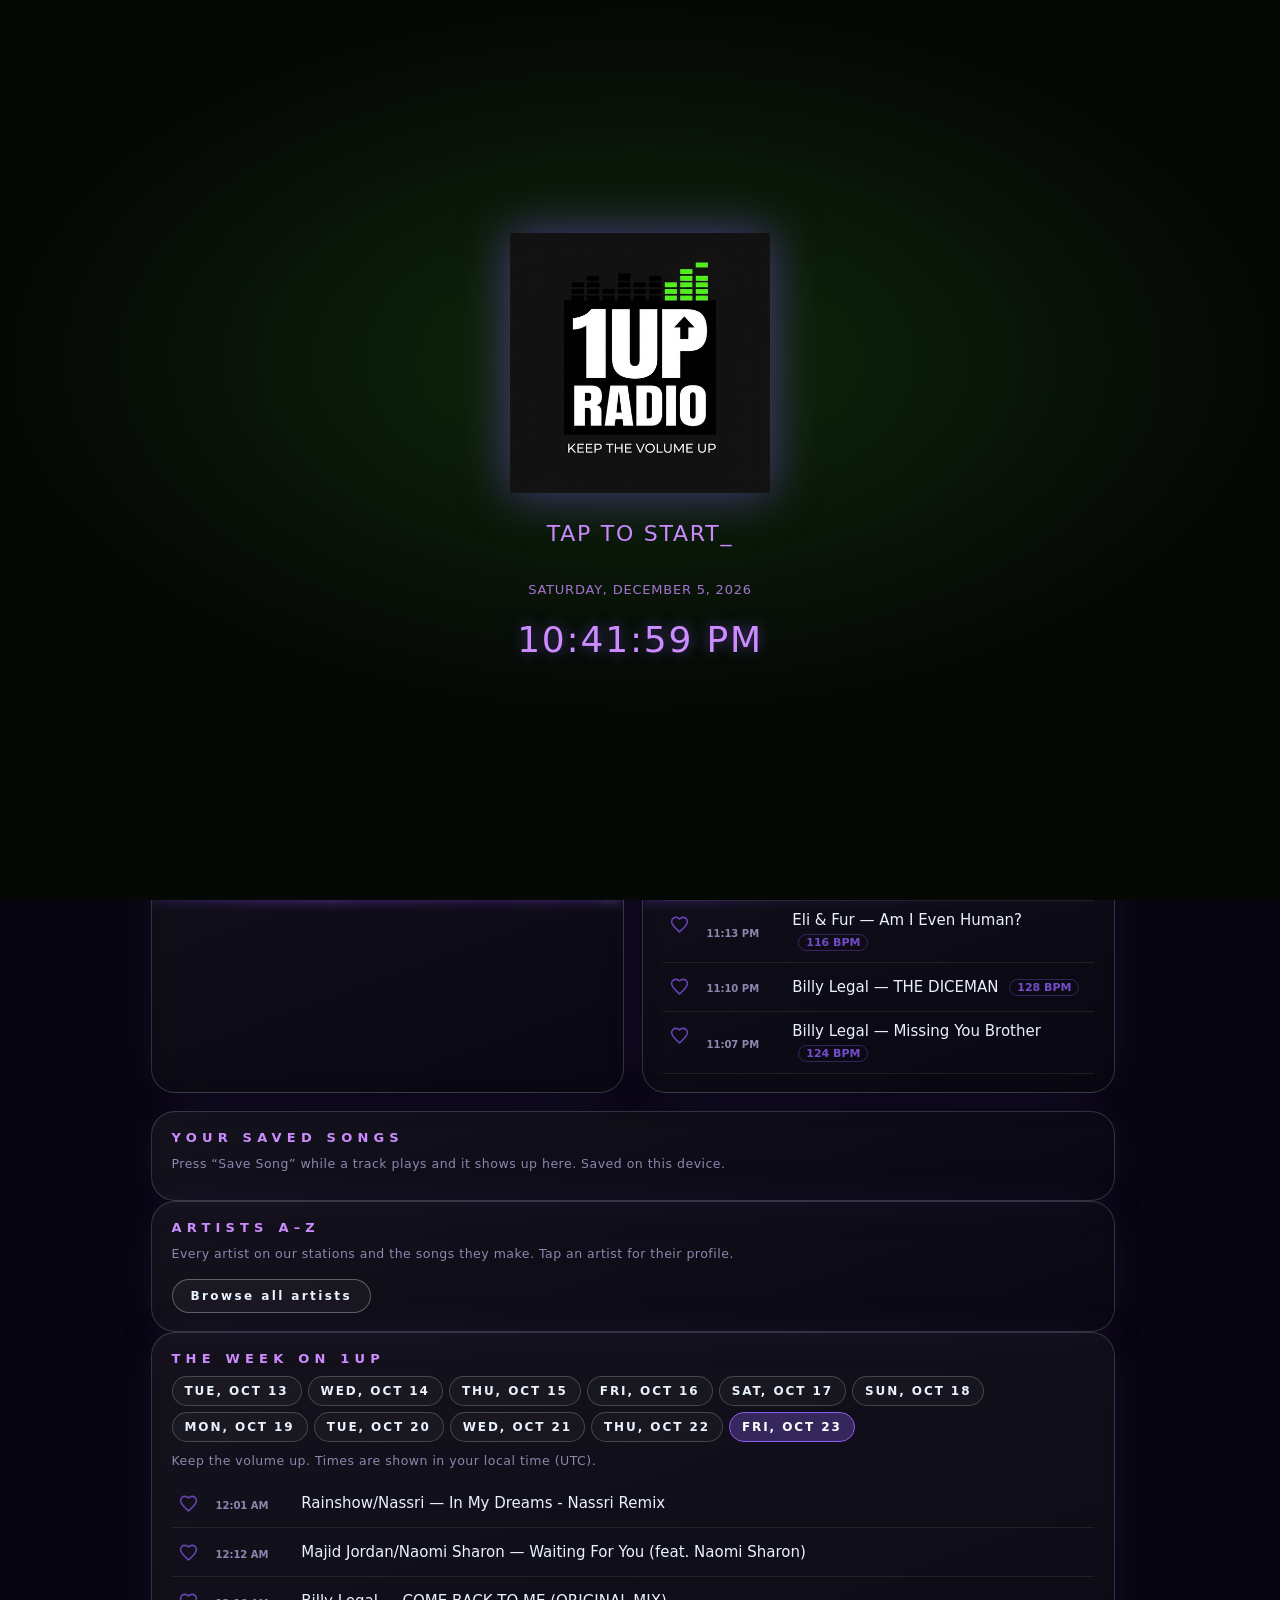
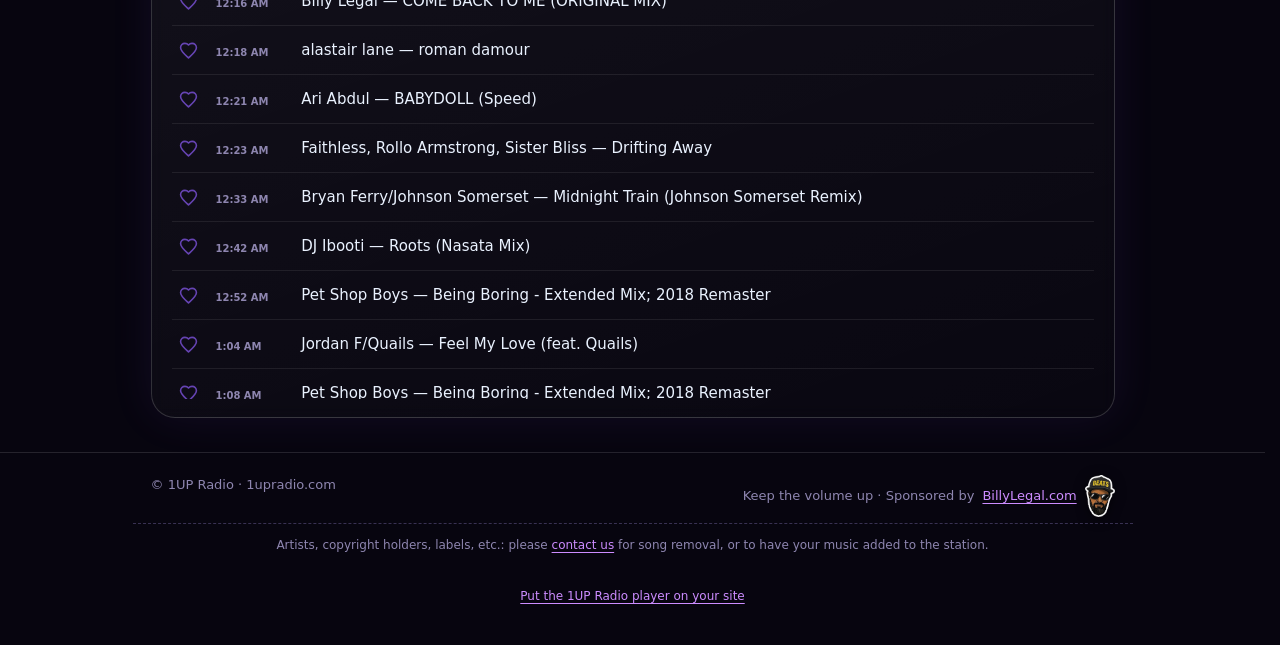
==== commit 20c5aa80: "Artists A-Z link inside an artist profile now opens the A-Z list The profile sits above the A-Z wind" ====
--- a/index.html
+++ b/index.html
@@ -89,7 +89,7 @@
 <script src="chat.js?v=11" defer></script>
 <script src="extras.js?v=1792774337" defer></script>
 <script src="facts.js?v=10" defer></script>
-<script src="app.js?v=1792773188" defer></script>
+<script src="app.js?v=1792774805" defer></script>
 <a class="bigst" href="https://billylegal.com" target="_blank" rel="noopener" title="Billy Legal" aria-label="Billy Legal"><img src="assets/head-big.png" alt="" width="250" height="351"><span class="bigcap">Always imitated<br>but never duplicated</span></a>
 <a class="bigst bigr" href="https://1upradio.com" title="1UP Radio" aria-label="1UP Radio"><img src="assets/1up-sticker.png" alt="" width="230" height="230"></a>
 <a class="bigst bigs" href="https://omarchystore.com" target="_blank" rel="noopener" title="Omarchy Store" aria-label="Omarchy Store"><svg class="fl" viewBox="0 0 100 40" aria-hidden="true"><defs><linearGradient id="fo" x1="0" x2="1"><stop offset="0" stop-color="#ffd23a"/><stop offset=".45" stop-color="#ff7a00"/><stop offset="1" stop-color="#ff2a00" stop-opacity="0"/></linearGradient><linearGradient id="fm" x1="0" x2="1"><stop offset="0" stop-color="#fff6b0"/><stop offset=".5" stop-color="#ffd23a"/><stop offset="1" stop-color="#ff9a00" stop-opacity="0"/></linearGradient></defs><path class="o" d="M0 5C26 0 58 11 100 20C58 29 26 40 0 35Z" fill="url(#fo)"/><path class="m" d="M0 11C22 8 46 14 74 20C46 26 22 32 0 29Z" fill="url(#fm)"/><path class="c" d="M0 15C16 14 32 17 48 20C32 23 16 26 0 25Z" fill="#fff"/></svg><img src="assets/omarchy-store-v2.png" alt="" width="250" height="150"></a>
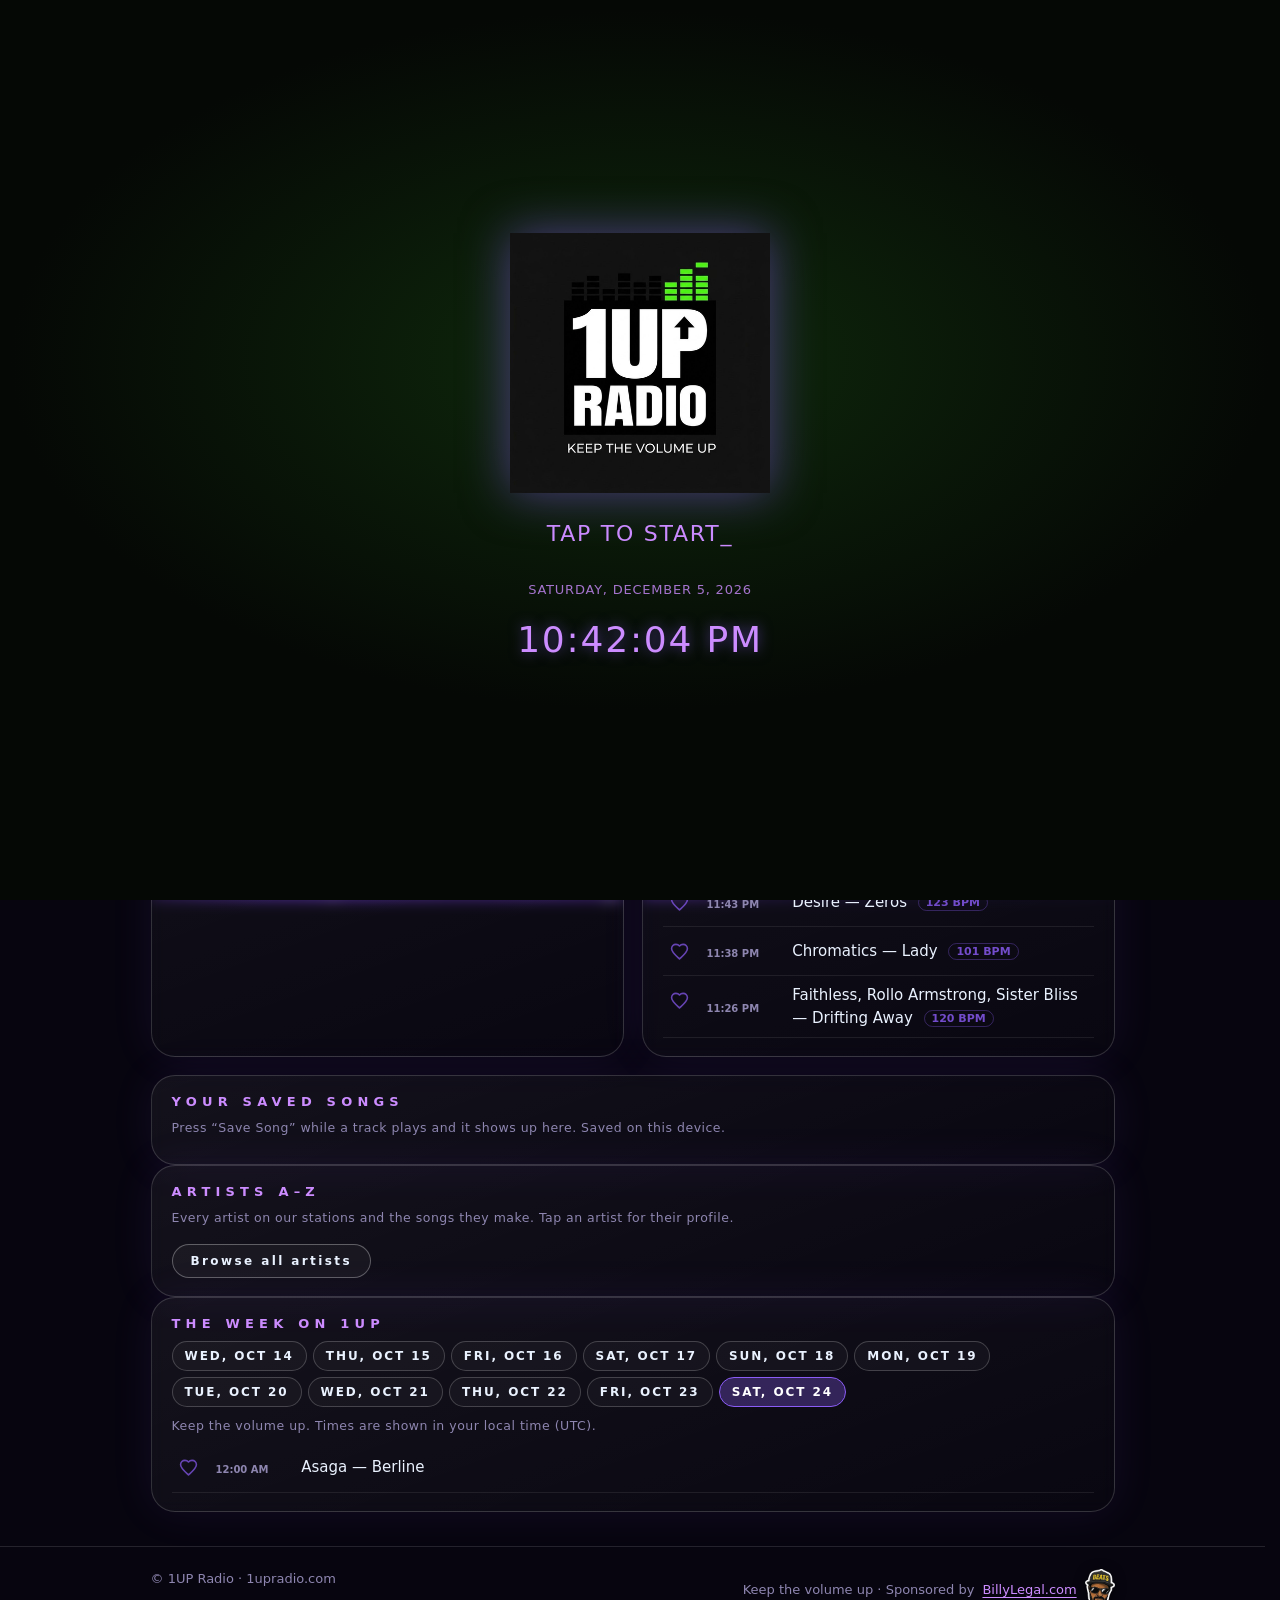
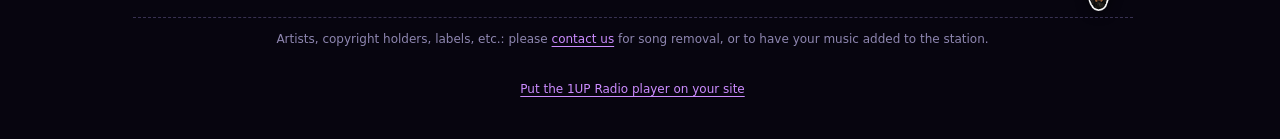
==== commit 1c27248d: "Lyrics window is now a free floating window on computers Drag it by the title bar, resize from any e" ====
--- a/index.html
+++ b/index.html
@@ -18,7 +18,7 @@
 <link rel="stylesheet" href="style.css?v=1792773317">
 <link rel="stylesheet" href="https://fonts.googleapis.com/css2?family=Anton&family=Permanent+Marker&family=Black+Ops+One&family=Special+Elite&display=swap">
 <link rel="stylesheet" href="chat.css?v=12">
-<link rel="stylesheet" href="extras.css?v=49">
+<link rel="stylesheet" href="extras.css?v=1792775141">
 <link rel="manifest" href="manifest.webmanifest">
 <meta name="theme-color" content="#050805"><meta name="mobile-web-app-capable" content="yes"><meta name="apple-mobile-web-app-capable" content="yes"><meta name="apple-mobile-web-app-title" content="1UP Radio"><meta name="apple-mobile-web-app-status-bar-style" content="black-translucent">
 </head>
@@ -89,7 +89,7 @@
 <script src="chat.js?v=11" defer></script>
 <script src="extras.js?v=1792774337" defer></script>
 <script src="facts.js?v=10" defer></script>
-<script src="app.js?v=1792774805" defer></script>
+<script src="app.js?v=1792775259" defer></script>
 <a class="bigst" href="https://billylegal.com" target="_blank" rel="noopener" title="Billy Legal" aria-label="Billy Legal"><img src="assets/head-big.png" alt="" width="250" height="351"><span class="bigcap">Always imitated<br>but never duplicated</span></a>
 <a class="bigst bigr" href="https://1upradio.com" title="1UP Radio" aria-label="1UP Radio"><img src="assets/1up-sticker.png" alt="" width="230" height="230"></a>
 <a class="bigst bigs" href="https://omarchystore.com" target="_blank" rel="noopener" title="Omarchy Store" aria-label="Omarchy Store"><svg class="fl" viewBox="0 0 100 40" aria-hidden="true"><defs><linearGradient id="fo" x1="0" x2="1"><stop offset="0" stop-color="#ffd23a"/><stop offset=".45" stop-color="#ff7a00"/><stop offset="1" stop-color="#ff2a00" stop-opacity="0"/></linearGradient><linearGradient id="fm" x1="0" x2="1"><stop offset="0" stop-color="#fff6b0"/><stop offset=".5" stop-color="#ffd23a"/><stop offset="1" stop-color="#ff9a00" stop-opacity="0"/></linearGradient></defs><path class="o" d="M0 5C26 0 58 11 100 20C58 29 26 40 0 35Z" fill="url(#fo)"/><path class="m" d="M0 11C22 8 46 14 74 20C46 26 22 32 0 29Z" fill="url(#fm)"/><path class="c" d="M0 15C16 14 32 17 48 20C32 23 16 26 0 25Z" fill="#fff"/></svg><img src="assets/omarchy-store-v2.png" alt="" width="250" height="150"></a>
--- a/extras.css
+++ b/extras.css
@@ -50,6 +50,7 @@
   html #lyrics .lh{padding:9px 12px}
   html #lyrics #lyT{font-size:14px}
   html #lyrics .lf{padding:5px 12px}
+  html #lyrics::after{content:'';position:absolute;right:3px;bottom:3px;width:11px;height:11px;background:linear-gradient(135deg,transparent 50%,rgba(255,255,255,.5) 50%);pointer-events:none}   /* grip: pull any edge or corner to resize, drag the title bar to move */
 }
 /* phones only (the computer layout is unchanged): the shuttle is off for now, the did-you-know banner sits in its lane under the top bar, and the save hearts sit at the left of each row, clear of the reaction column */
 @media(max-width:699px){
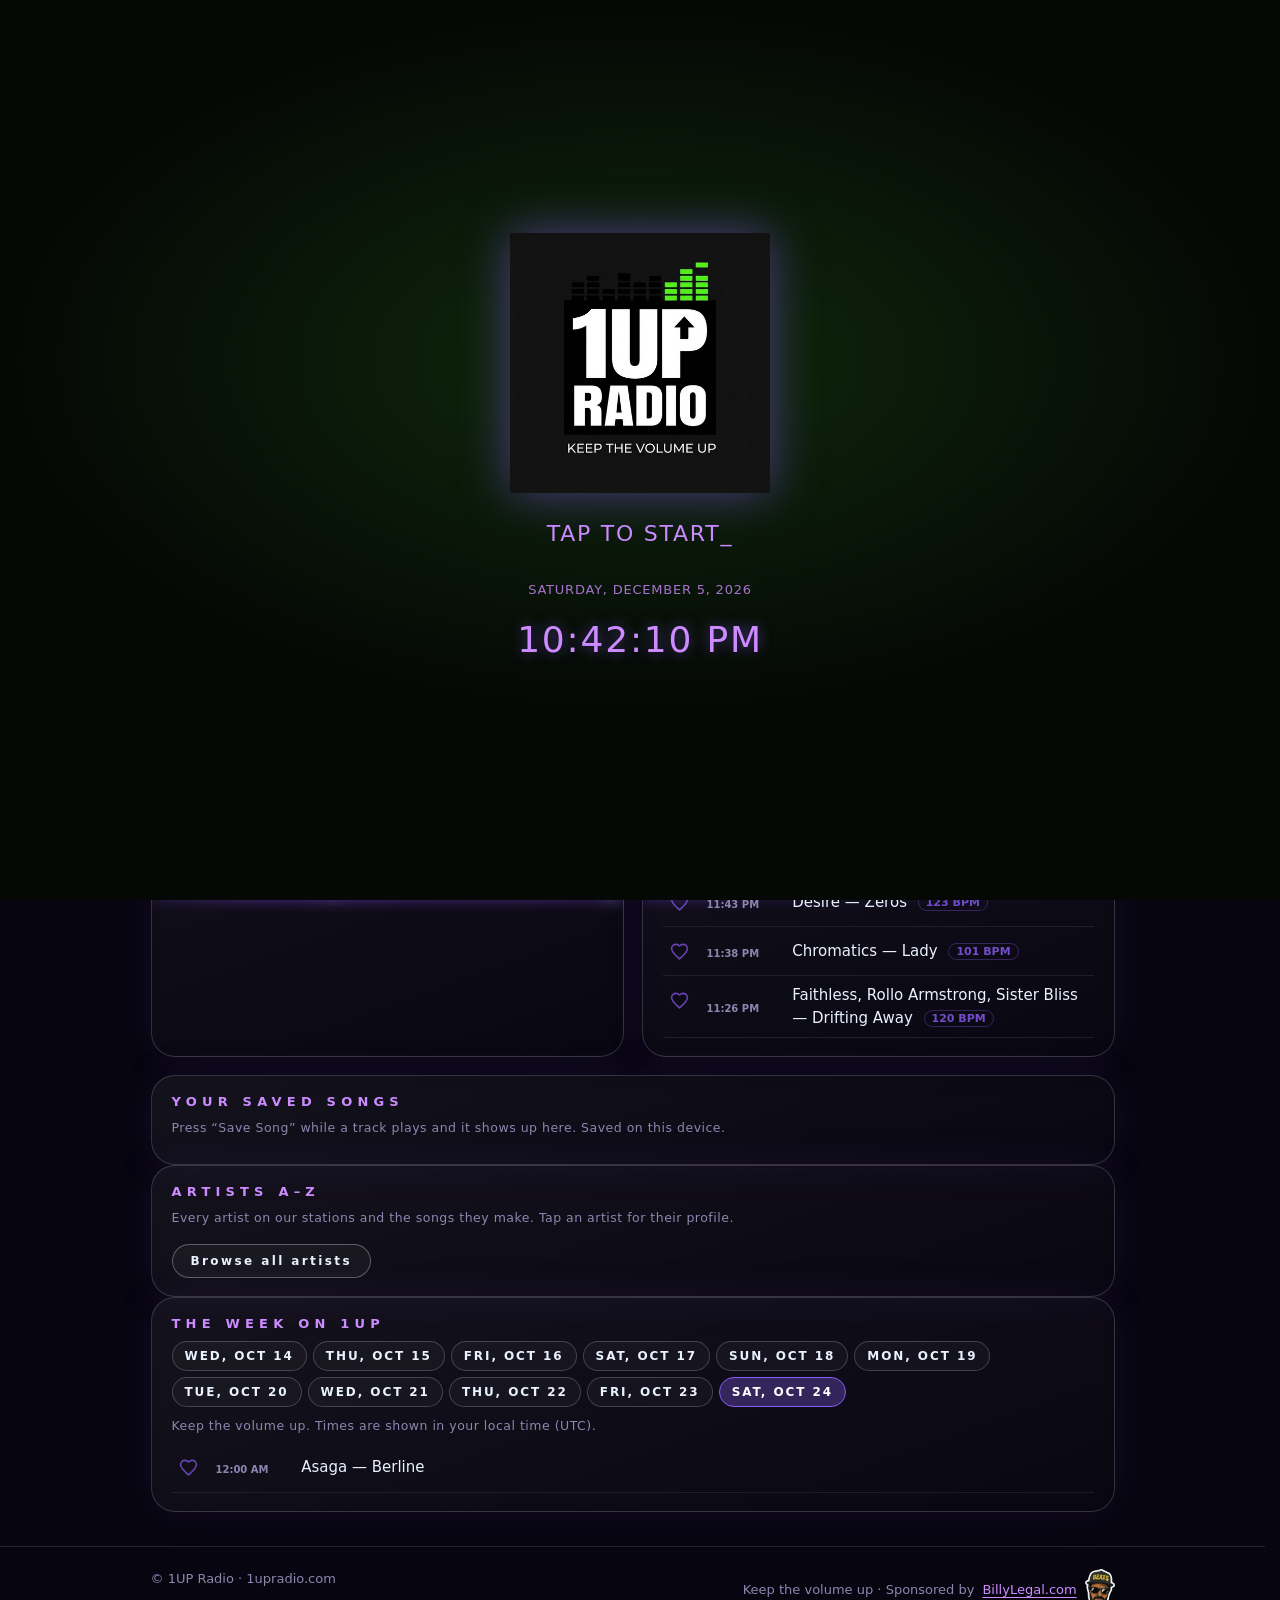
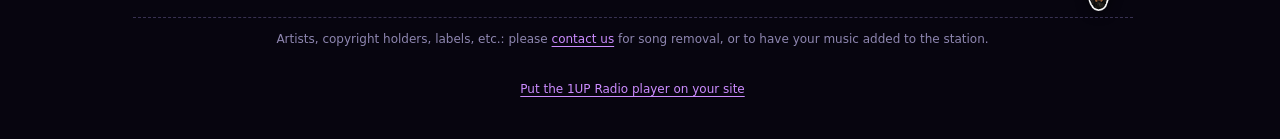
==== commit 7a37152d: "Artist profiles from every source: Apple Music, MusicBrainz, Wikipedia, Deezer, YouTube and our own " ====
--- a/index.html
+++ b/index.html
@@ -89,7 +89,7 @@
 <script src="chat.js?v=11" defer></script>
 <script src="extras.js?v=1792774337" defer></script>
 <script src="facts.js?v=10" defer></script>
-<script src="app.js?v=1792775259" defer></script>
+<script src="app.js?v=1792775935" defer></script>
 <a class="bigst" href="https://billylegal.com" target="_blank" rel="noopener" title="Billy Legal" aria-label="Billy Legal"><img src="assets/head-big.png" alt="" width="250" height="351"><span class="bigcap">Always imitated<br>but never duplicated</span></a>
 <a class="bigst bigr" href="https://1upradio.com" title="1UP Radio" aria-label="1UP Radio"><img src="assets/1up-sticker.png" alt="" width="230" height="230"></a>
 <a class="bigst bigs" href="https://omarchystore.com" target="_blank" rel="noopener" title="Omarchy Store" aria-label="Omarchy Store"><svg class="fl" viewBox="0 0 100 40" aria-hidden="true"><defs><linearGradient id="fo" x1="0" x2="1"><stop offset="0" stop-color="#ffd23a"/><stop offset=".45" stop-color="#ff7a00"/><stop offset="1" stop-color="#ff2a00" stop-opacity="0"/></linearGradient><linearGradient id="fm" x1="0" x2="1"><stop offset="0" stop-color="#fff6b0"/><stop offset=".5" stop-color="#ffd23a"/><stop offset="1" stop-color="#ff9a00" stop-opacity="0"/></linearGradient></defs><path class="o" d="M0 5C26 0 58 11 100 20C58 29 26 40 0 35Z" fill="url(#fo)"/><path class="m" d="M0 11C22 8 46 14 74 20C46 26 22 32 0 29Z" fill="url(#fm)"/><path class="c" d="M0 15C16 14 32 17 48 20C32 23 16 26 0 25Z" fill="#fff"/></svg><img src="assets/omarchy-store-v2.png" alt="" width="250" height="150"></a>
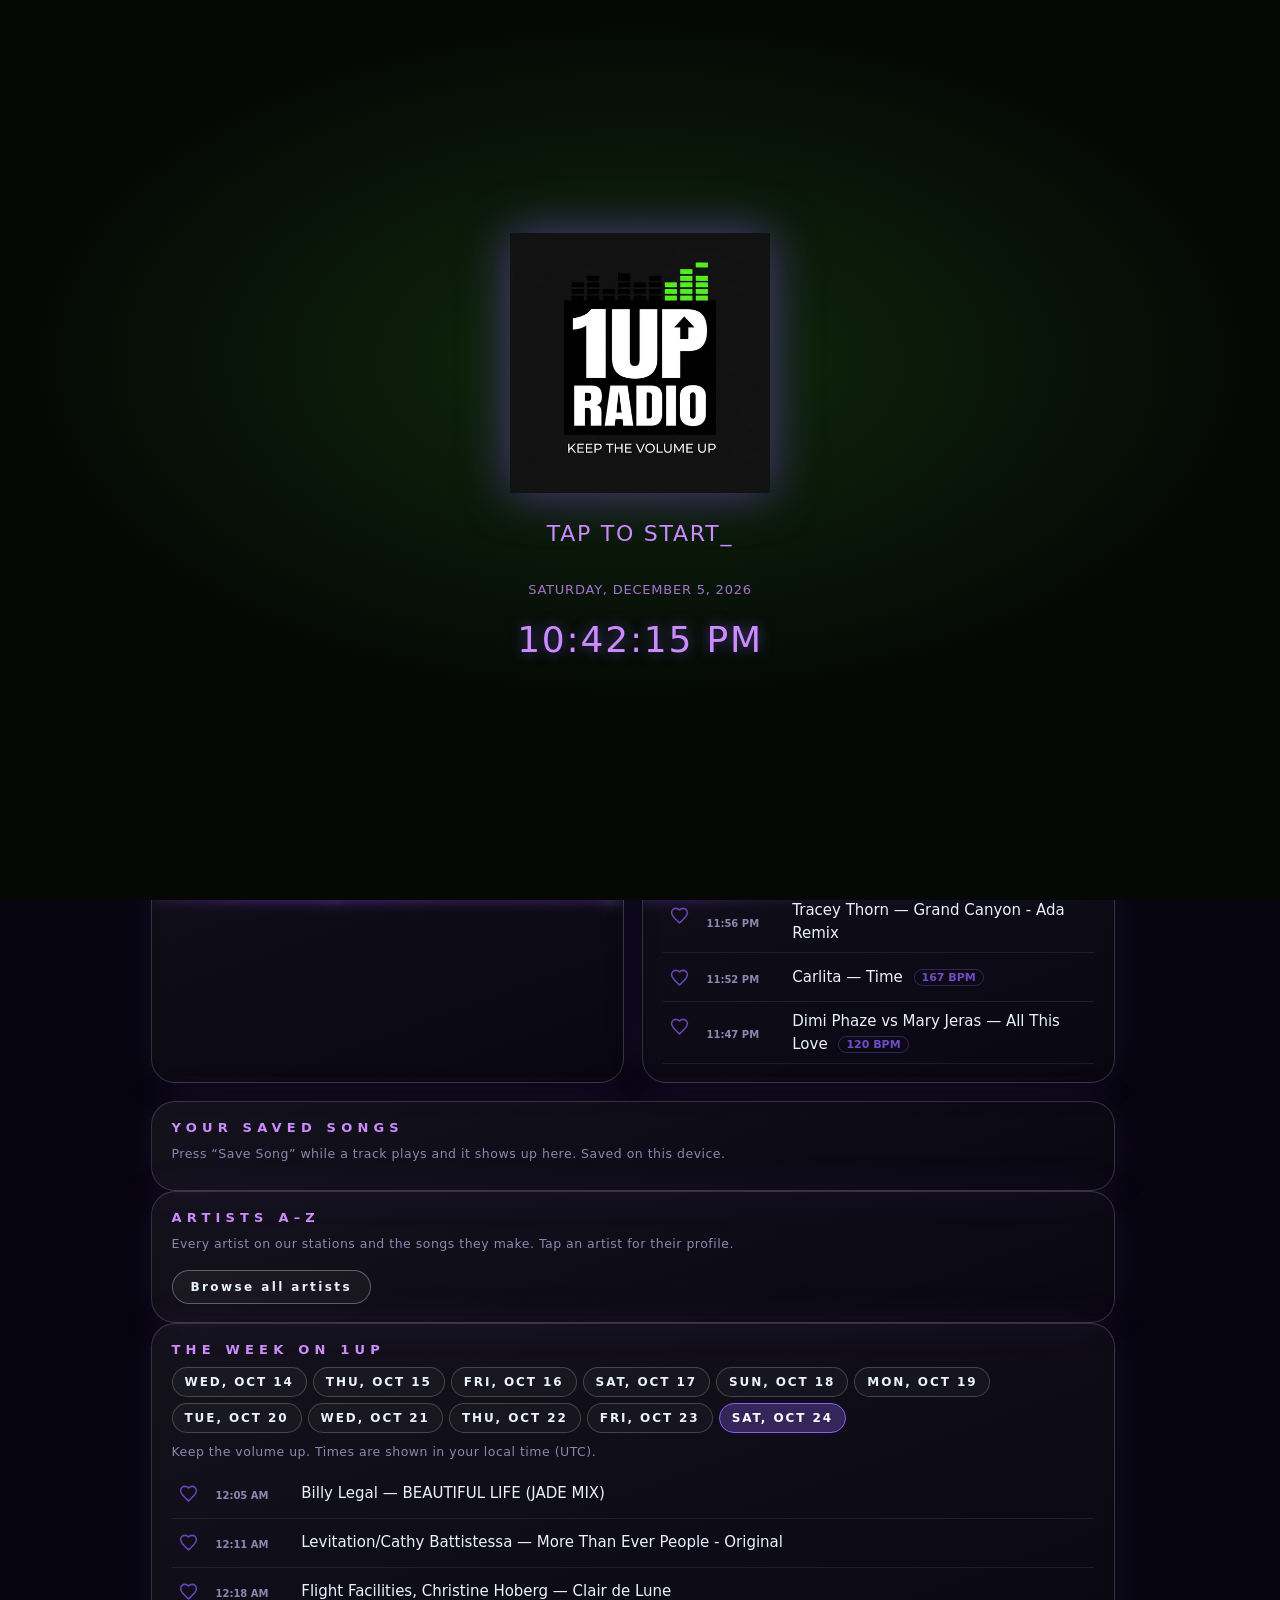
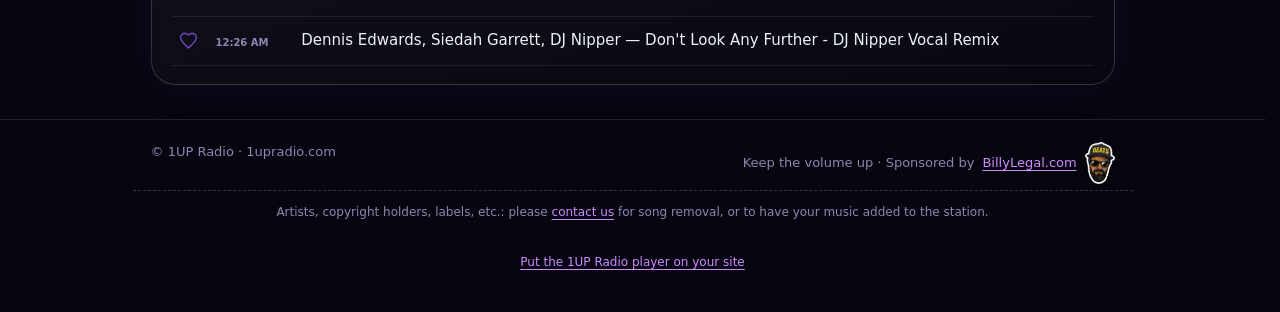
==== commit b50f0a3c: "Artists A-Z cleaned up; best bio from every source; every link on the profile - tools/artist_index.p" ====
--- a/index.html
+++ b/index.html
@@ -89,7 +89,7 @@
 <script src="chat.js?v=11" defer></script>
 <script src="extras.js?v=1792774337" defer></script>
 <script src="facts.js?v=10" defer></script>
-<script src="app.js?v=1792775935" defer></script>
+<script src="app.js?v=1792777886" defer></script>
 <a class="bigst" href="https://billylegal.com" target="_blank" rel="noopener" title="Billy Legal" aria-label="Billy Legal"><img src="assets/head-big.png" alt="" width="250" height="351"><span class="bigcap">Always imitated<br>but never duplicated</span></a>
 <a class="bigst bigr" href="https://1upradio.com" title="1UP Radio" aria-label="1UP Radio"><img src="assets/1up-sticker.png" alt="" width="230" height="230"></a>
 <a class="bigst bigs" href="https://omarchystore.com" target="_blank" rel="noopener" title="Omarchy Store" aria-label="Omarchy Store"><svg class="fl" viewBox="0 0 100 40" aria-hidden="true"><defs><linearGradient id="fo" x1="0" x2="1"><stop offset="0" stop-color="#ffd23a"/><stop offset=".45" stop-color="#ff7a00"/><stop offset="1" stop-color="#ff2a00" stop-opacity="0"/></linearGradient><linearGradient id="fm" x1="0" x2="1"><stop offset="0" stop-color="#fff6b0"/><stop offset=".5" stop-color="#ffd23a"/><stop offset="1" stop-color="#ff9a00" stop-opacity="0"/></linearGradient></defs><path class="o" d="M0 5C26 0 58 11 100 20C58 29 26 40 0 35Z" fill="url(#fo)"/><path class="m" d="M0 11C22 8 46 14 74 20C46 26 22 32 0 29Z" fill="url(#fm)"/><path class="c" d="M0 15C16 14 32 17 48 20C32 23 16 26 0 25Z" fill="#fff"/></svg><img src="assets/omarchy-store-v2.png" alt="" width="250" height="150"></a>
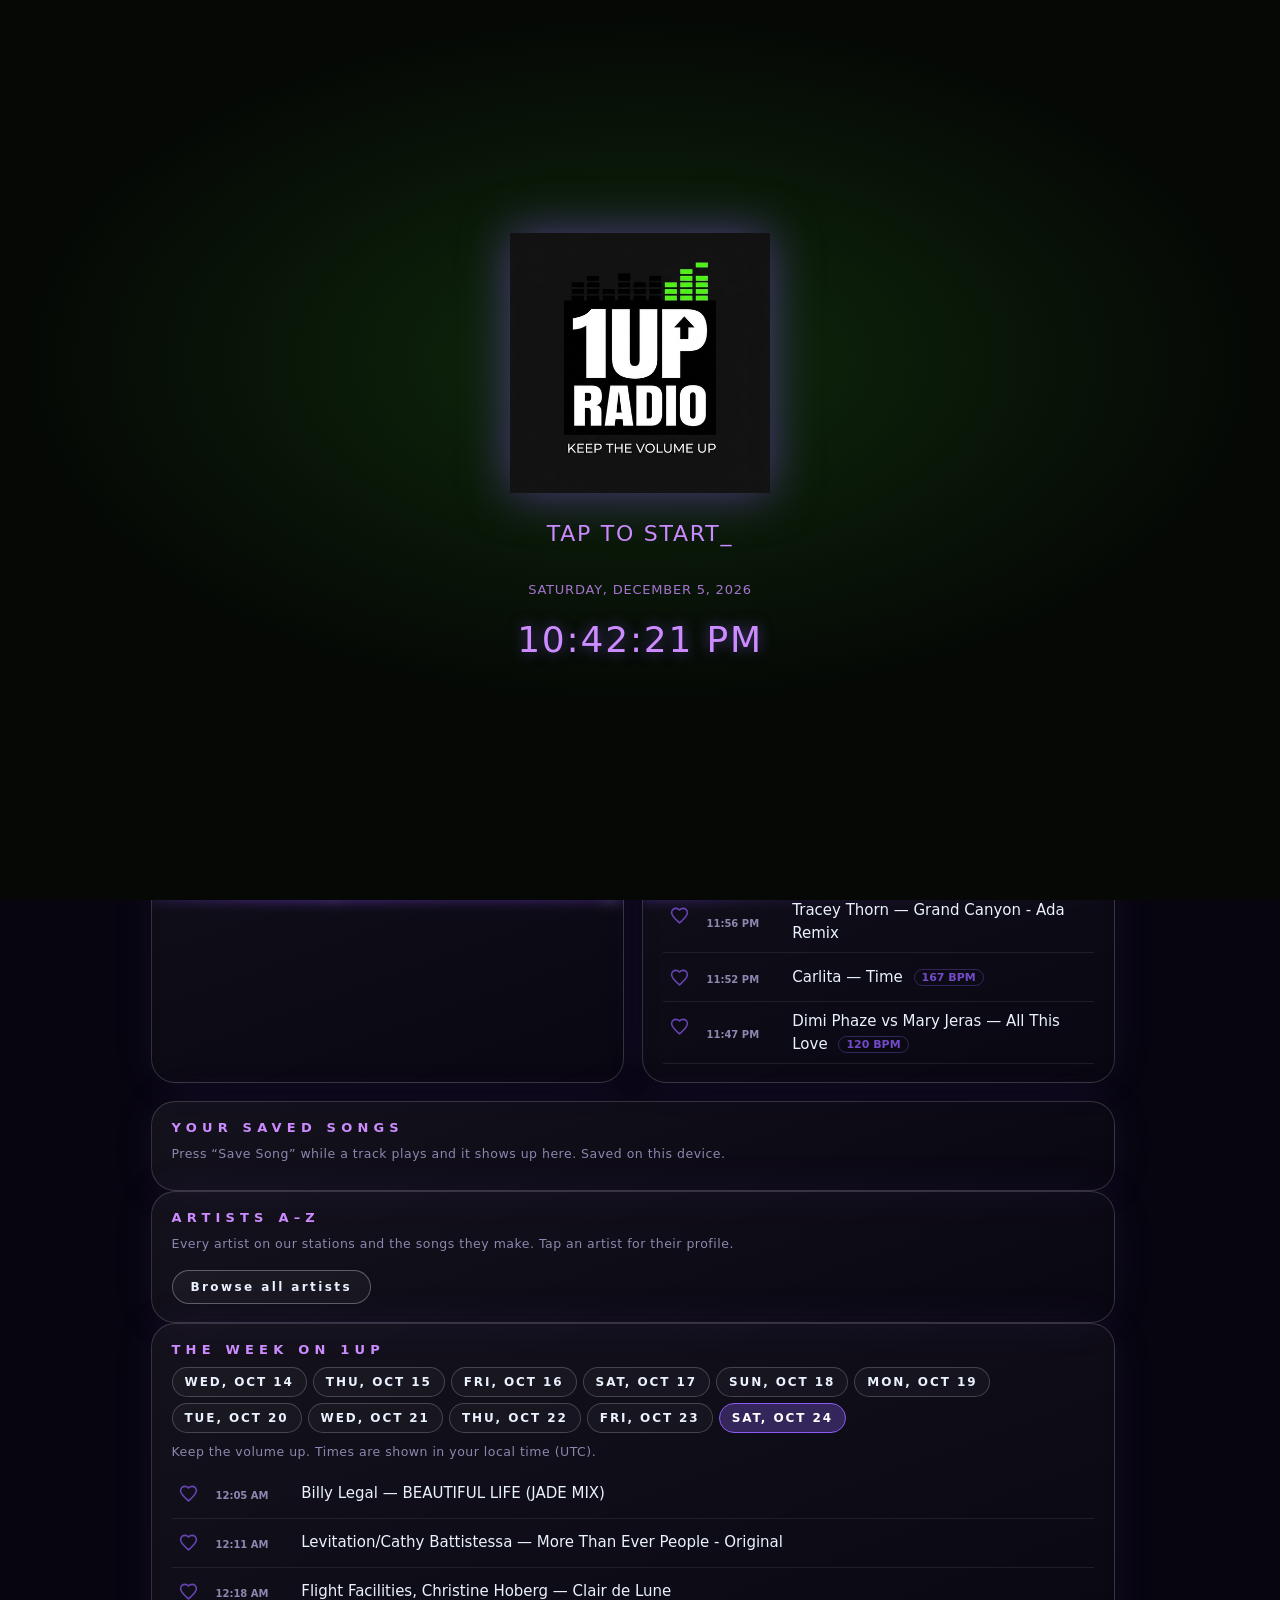
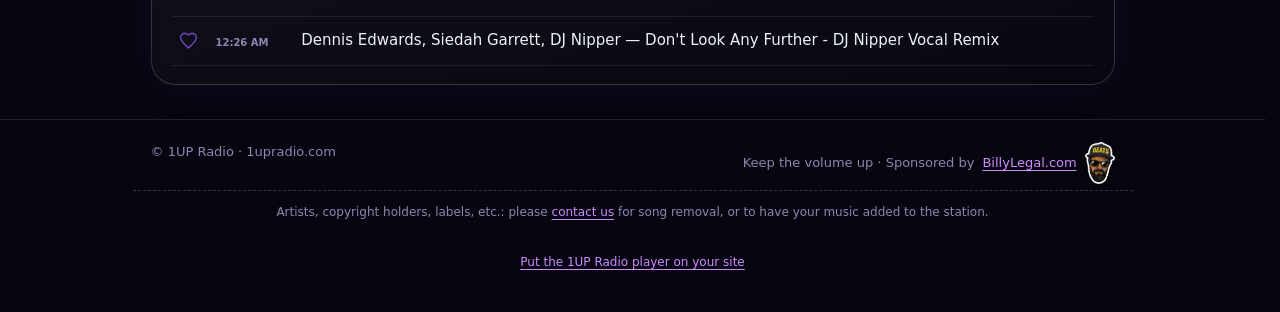
==== commit 9cef4ded: "Artist card: no repeated facts Co-Authored-By: Claude Sonnet 5.5 <noreply@anthropic.com>" ====
--- a/index.html
+++ b/index.html
@@ -89,7 +89,7 @@
 <script src="chat.js?v=11" defer></script>
 <script src="extras.js?v=1792774337" defer></script>
 <script src="facts.js?v=10" defer></script>
-<script src="app.js?v=1792777886" defer></script>
+<script src="app.js?v=1792777962" defer></script>
 <a class="bigst" href="https://billylegal.com" target="_blank" rel="noopener" title="Billy Legal" aria-label="Billy Legal"><img src="assets/head-big.png" alt="" width="250" height="351"><span class="bigcap">Always imitated<br>but never duplicated</span></a>
 <a class="bigst bigr" href="https://1upradio.com" title="1UP Radio" aria-label="1UP Radio"><img src="assets/1up-sticker.png" alt="" width="230" height="230"></a>
 <a class="bigst bigs" href="https://omarchystore.com" target="_blank" rel="noopener" title="Omarchy Store" aria-label="Omarchy Store"><svg class="fl" viewBox="0 0 100 40" aria-hidden="true"><defs><linearGradient id="fo" x1="0" x2="1"><stop offset="0" stop-color="#ffd23a"/><stop offset=".45" stop-color="#ff7a00"/><stop offset="1" stop-color="#ff2a00" stop-opacity="0"/></linearGradient><linearGradient id="fm" x1="0" x2="1"><stop offset="0" stop-color="#fff6b0"/><stop offset=".5" stop-color="#ffd23a"/><stop offset="1" stop-color="#ff9a00" stop-opacity="0"/></linearGradient></defs><path class="o" d="M0 5C26 0 58 11 100 20C58 29 26 40 0 35Z" fill="url(#fo)"/><path class="m" d="M0 11C22 8 46 14 74 20C46 26 22 32 0 29Z" fill="url(#fm)"/><path class="c" d="M0 15C16 14 32 17 48 20C32 23 16 26 0 25Z" fill="#fff"/></svg><img src="assets/omarchy-store-v2.png" alt="" width="250" height="150"></a>
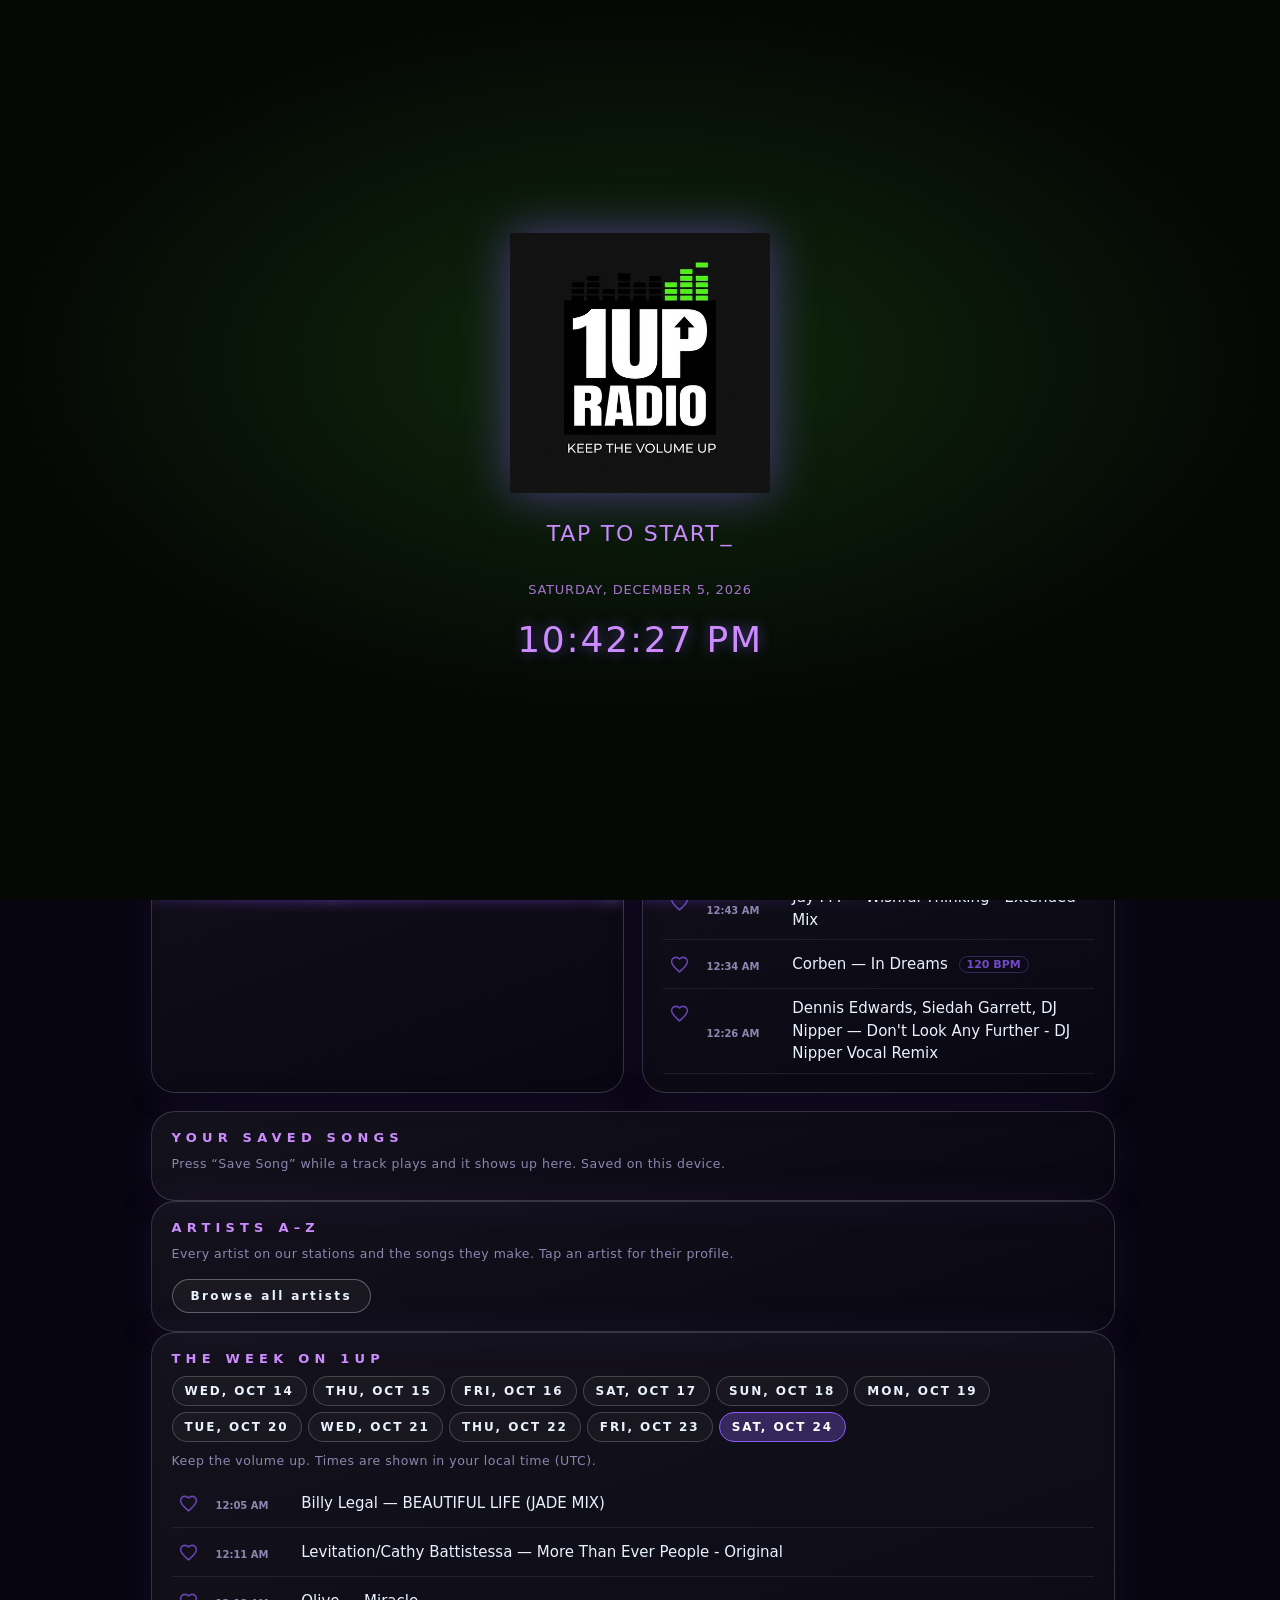
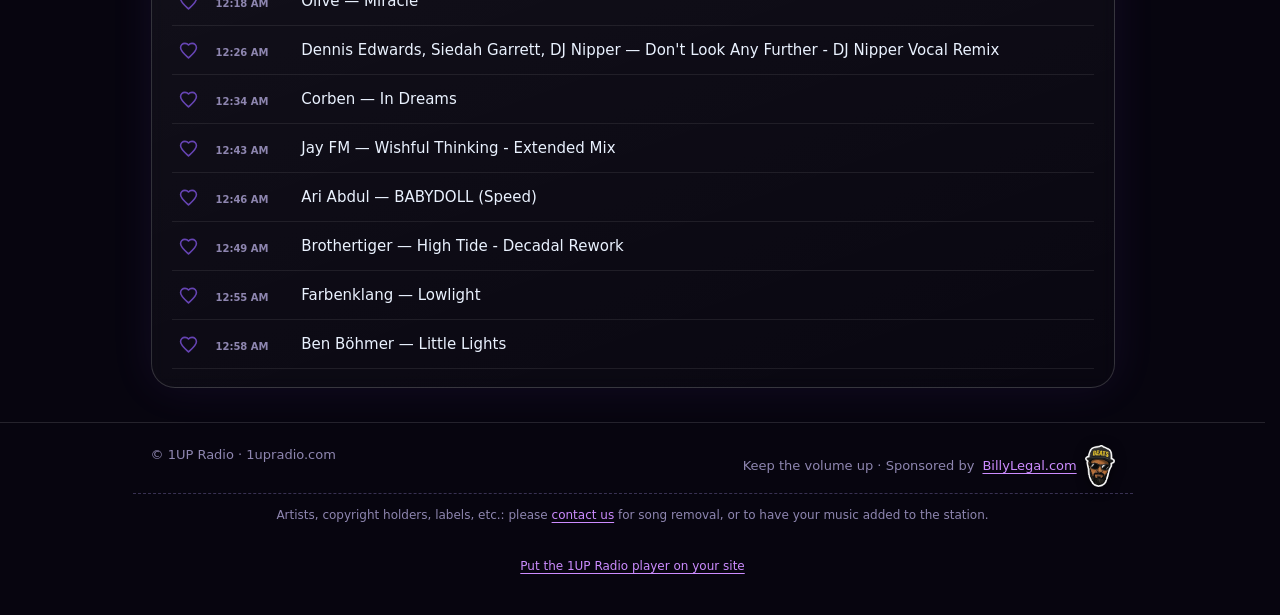
==== commit 2ee87fab: "Volume always starts at 88; DJ-ready tempos; style facts for every channel; song facts from Wikipedi" ====
--- a/index.html
+++ b/index.html
@@ -18,7 +18,7 @@
 <link rel="stylesheet" href="style.css?v=1792773317">
 <link rel="stylesheet" href="https://fonts.googleapis.com/css2?family=Anton&family=Permanent+Marker&family=Black+Ops+One&family=Special+Elite&display=swap">
 <link rel="stylesheet" href="chat.css?v=12">
-<link rel="stylesheet" href="extras.css?v=1792775141">
+<link rel="stylesheet" href="extras.css?v=1792778656">
 <link rel="manifest" href="manifest.webmanifest">
 <meta name="theme-color" content="#050805"><meta name="mobile-web-app-capable" content="yes"><meta name="apple-mobile-web-app-capable" content="yes"><meta name="apple-mobile-web-app-title" content="1UP Radio"><meta name="apple-mobile-web-app-status-bar-style" content="black-translucent">
 </head>
@@ -47,7 +47,7 @@
     </div>
     <div class="ctl">
       <button id="play" class="play" aria-label="Play 1UP Radio"><svg class="ip" viewBox="0 0 24 24"><path d="M7 4.5v15l13-7.5z"/></svg><svg class="ia" viewBox="0 0 24 24"><path d="M6 4.5h4v15H6zM14 4.5h4v15h-4z"/></svg></button>
-      <div class="vol"><span>VOL</span><input id="vol" type="range" min="0" max="100" value="100" aria-label="Volume"><b id="volv">100</b></div>
+      <div class="vol"><span>VOL</span><input id="vol" type="range" min="0" max="100" value="88" aria-label="Volume"><b id="volv">88</b></div>
     </div>
     <div class="artlinks" id="artlinks" hidden></div>
     <p class="hint" id="hint">Tap play once so your browser lets the music start. After that it keeps going on its own.</p>
@@ -88,8 +88,8 @@
 <script src="chat-config.js?v=1"></script>
 <script src="chat.js?v=11" defer></script>
 <script src="extras.js?v=1792774337" defer></script>
-<script src="facts.js?v=10" defer></script>
-<script src="app.js?v=1792777962" defer></script>
+<script src="facts.js?v=1792778656" defer></script>
+<script src="app.js?v=1792778656" defer></script>
 <a class="bigst" href="https://billylegal.com" target="_blank" rel="noopener" title="Billy Legal" aria-label="Billy Legal"><img src="assets/head-big.png" alt="" width="250" height="351"><span class="bigcap">Always imitated<br>but never duplicated</span></a>
 <a class="bigst bigr" href="https://1upradio.com" title="1UP Radio" aria-label="1UP Radio"><img src="assets/1up-sticker.png" alt="" width="230" height="230"></a>
 <a class="bigst bigs" href="https://omarchystore.com" target="_blank" rel="noopener" title="Omarchy Store" aria-label="Omarchy Store"><svg class="fl" viewBox="0 0 100 40" aria-hidden="true"><defs><linearGradient id="fo" x1="0" x2="1"><stop offset="0" stop-color="#ffd23a"/><stop offset=".45" stop-color="#ff7a00"/><stop offset="1" stop-color="#ff2a00" stop-opacity="0"/></linearGradient><linearGradient id="fm" x1="0" x2="1"><stop offset="0" stop-color="#fff6b0"/><stop offset=".5" stop-color="#ffd23a"/><stop offset="1" stop-color="#ff9a00" stop-opacity="0"/></linearGradient></defs><path class="o" d="M0 5C26 0 58 11 100 20C58 29 26 40 0 35Z" fill="url(#fo)"/><path class="m" d="M0 11C22 8 46 14 74 20C46 26 22 32 0 29Z" fill="url(#fm)"/><path class="c" d="M0 15C16 14 32 17 48 20C32 23 16 26 0 25Z" fill="#fff"/></svg><img src="assets/omarchy-store-v2.png" alt="" width="250" height="150"></a>
--- a/extras.css
+++ b/extras.css
@@ -323,3 +323,12 @@
 }
 .stcard.lockd i{border:1px dashed var(--g);color:var(--g);letter-spacing:.12em}
 .pgchip.pgsoon{opacity:.65;border-style:dashed;cursor:default;font-style:italic}
+
+/* Artists A-Z: "has a link on ..." buttons and the count line */
+.azbox>.azsv{flex:0 0 auto}
+.azsv{display:flex;flex-wrap:wrap;align-items:center;gap:6px;margin:10px 20px 0}
+.azsvl{font-size:11px;letter-spacing:.06em;text-transform:uppercase;opacity:.65;margin-right:2px}
+.azsv button{cursor:pointer;padding:5px 11px;border-radius:999px;border:1px solid rgba(255,255,255,.22);background:transparent;color:inherit;font:600 12px system-ui,sans-serif}
+.azsv button:hover{border-color:rgba(255,255,255,.45)}
+.azsv button.on{background:var(--g,#ffd34d);border-color:var(--g,#ffd34d);color:#000}
+.azcount{padding:10px 20px 4px;font-size:12px;opacity:.75}
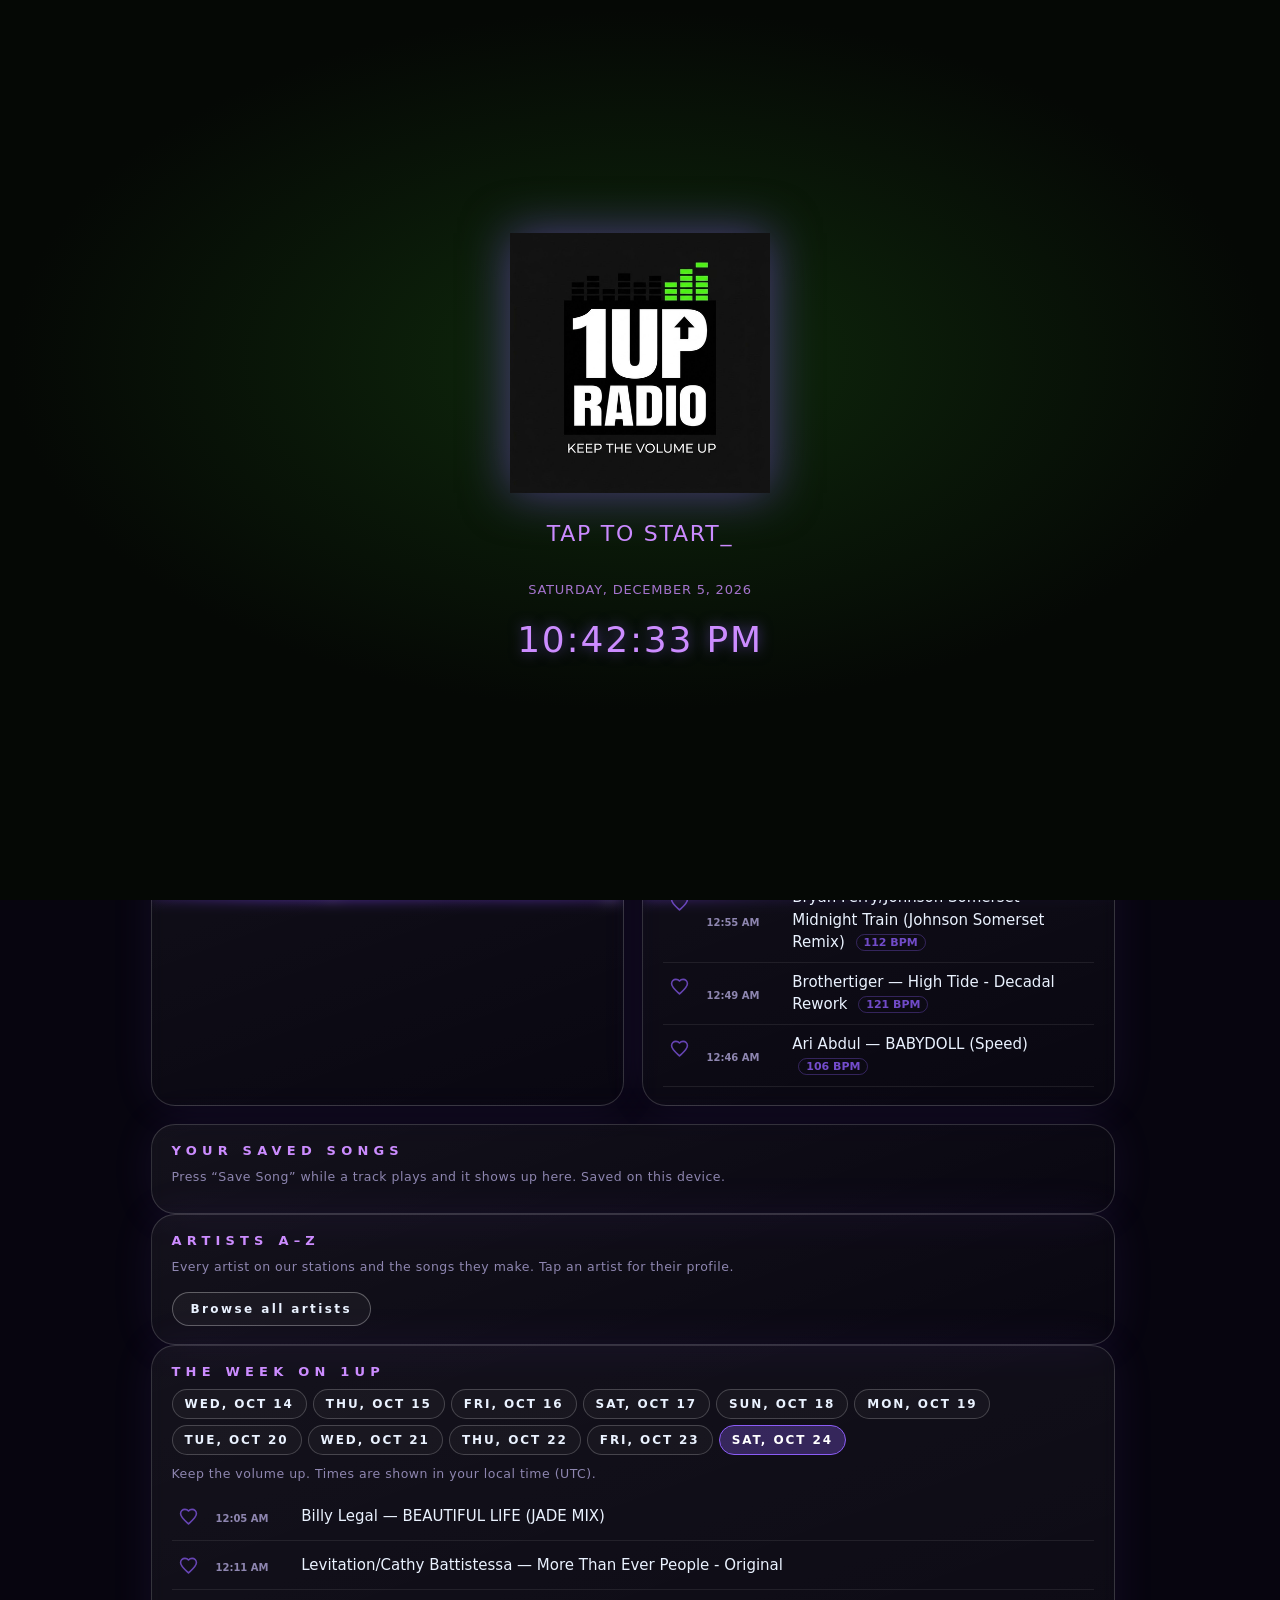
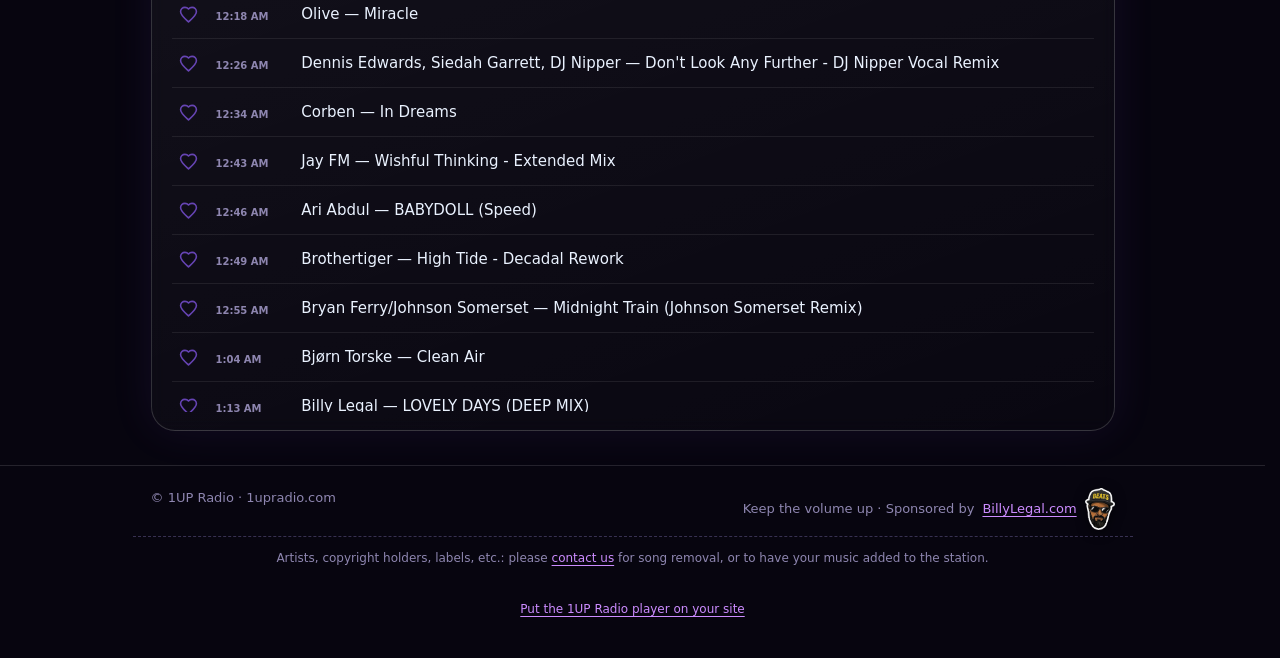
==== commit a93a2393: "Closing the big album cover (or any pop-up) no longer throws you back to 1UP Radio Pop-ups use one b" ====
--- a/index.html
+++ b/index.html
@@ -12,7 +12,7 @@
 <link rel="apple-touch-icon" href="assets/apple-touch-icon.png">
 <link rel="preconnect" href="https://fonts.googleapis.com"><link rel="preconnect" href="https://fonts.gstatic.com" crossorigin>
 <link rel="stylesheet" href="https://fonts.googleapis.com/css2?family=Press+Start+2P&family=Barlow+Condensed:wght@500;700&family=Barlow:wght@400;600&display=swap">
-<script src="stations.js?v=1792773188"></script>
+<script src="stations.js?v=1792780687"></script>
 <script src="skin.js?v=1792534000"></script>
 <link rel="stylesheet" href="https://fonts.googleapis.com/css2?family=Orbitron:wght@700;900&family=Fraunces:ital,wght@0,700;1,700&family=IBM+Plex+Mono:wght@500;700&family=Archivo+Black&display=swap">
 <link rel="stylesheet" href="style.css?v=1792773317">
